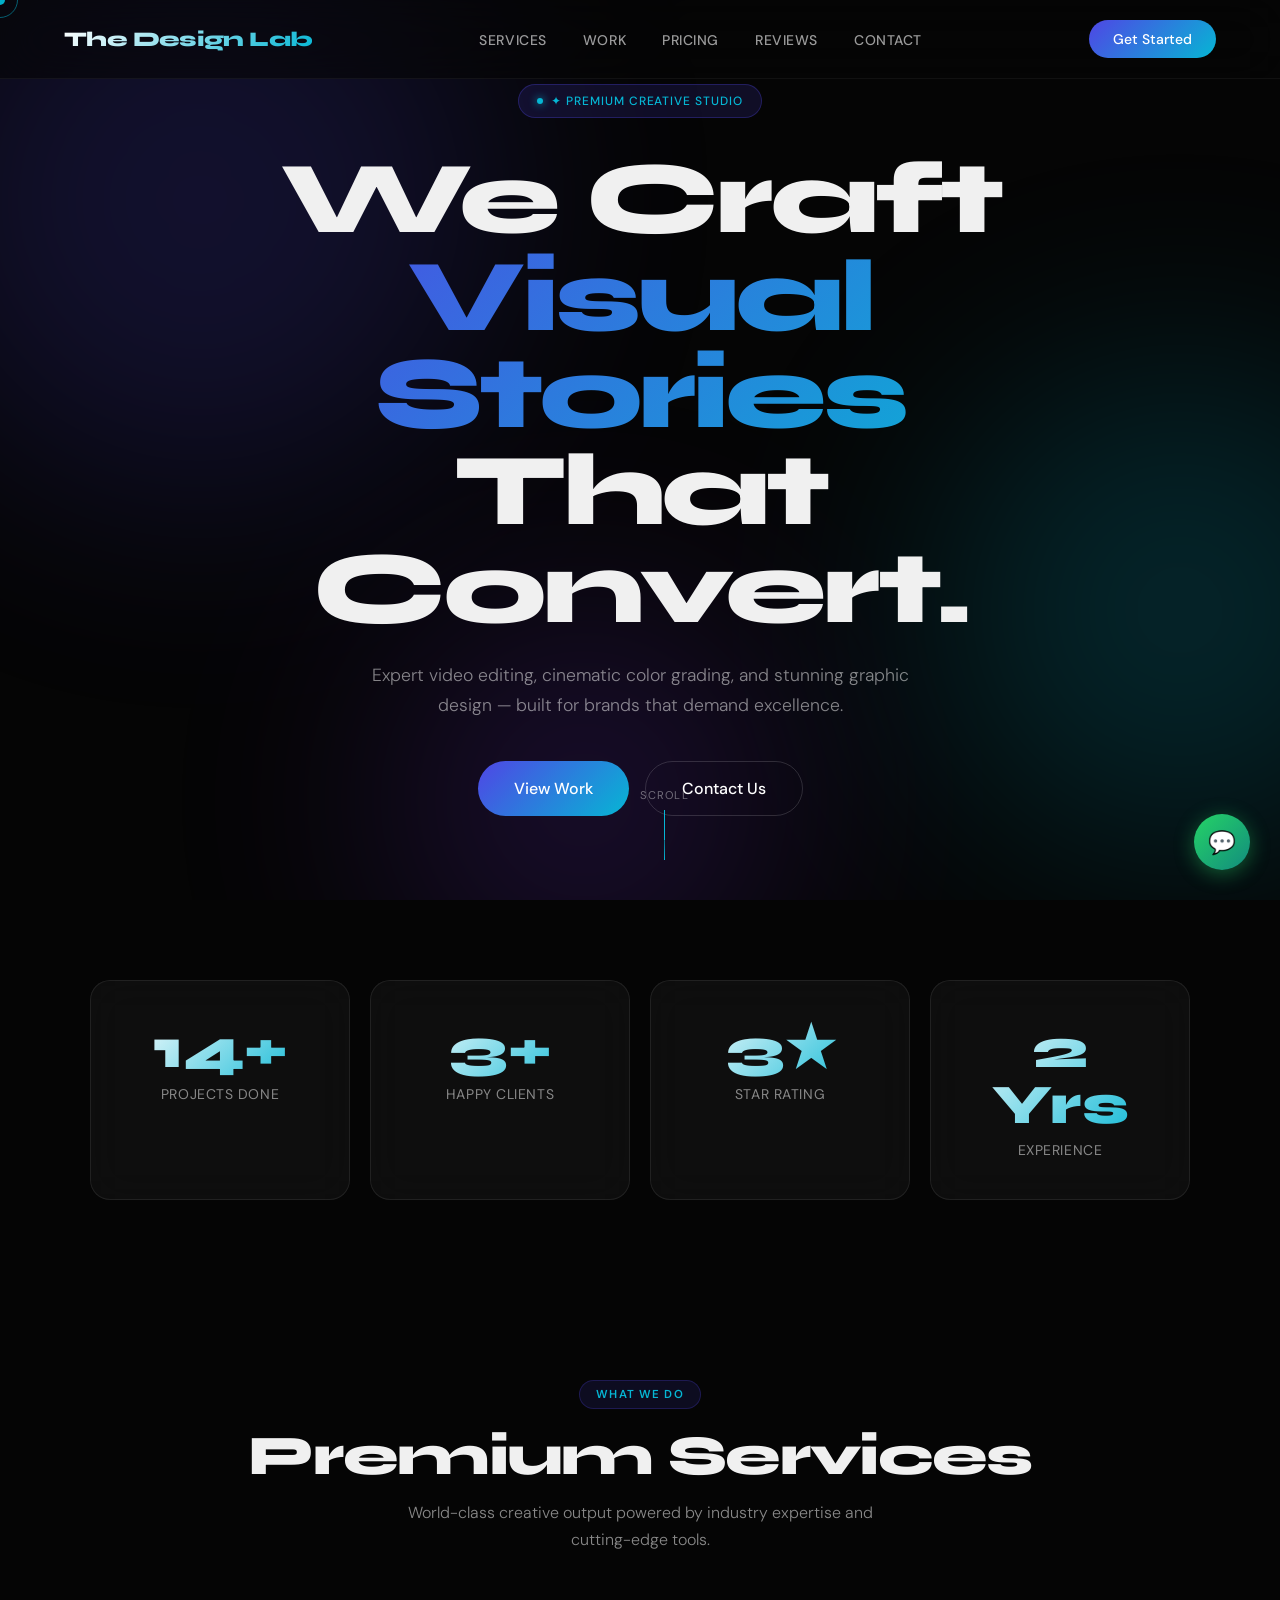
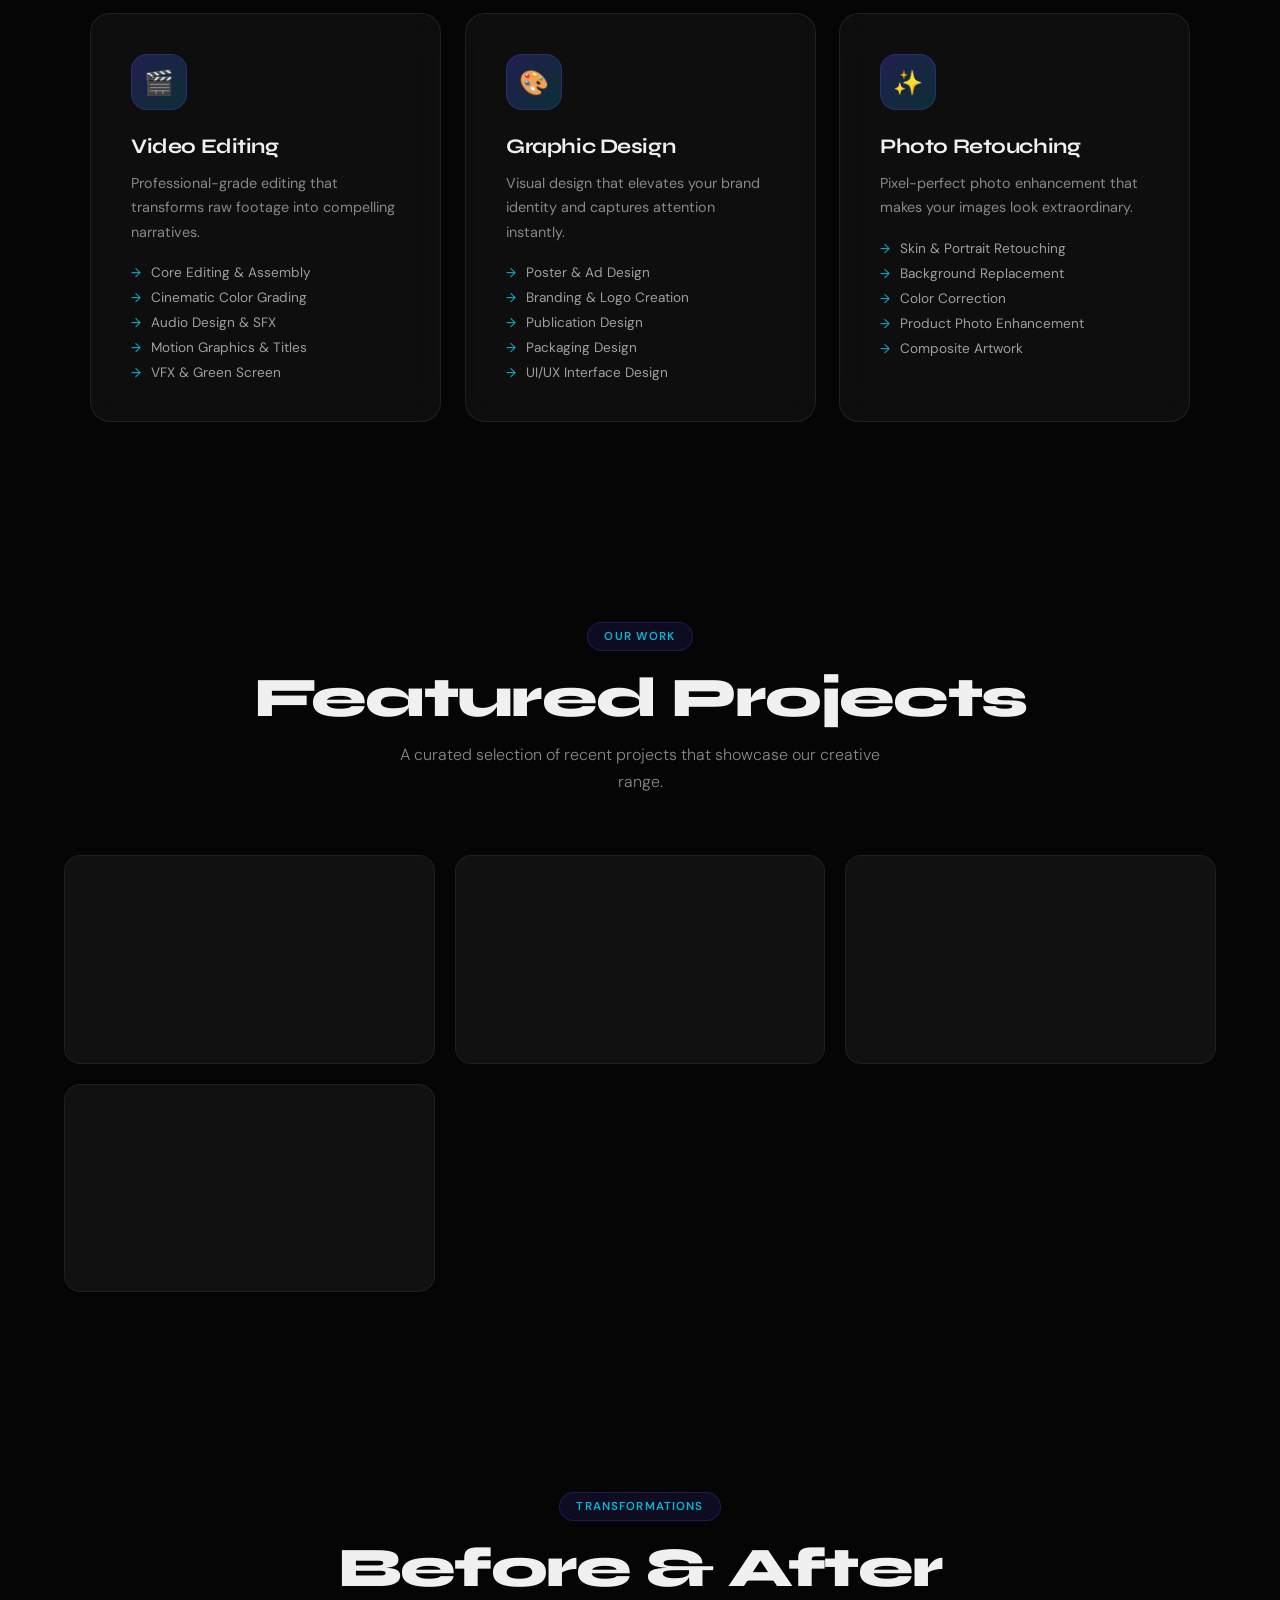
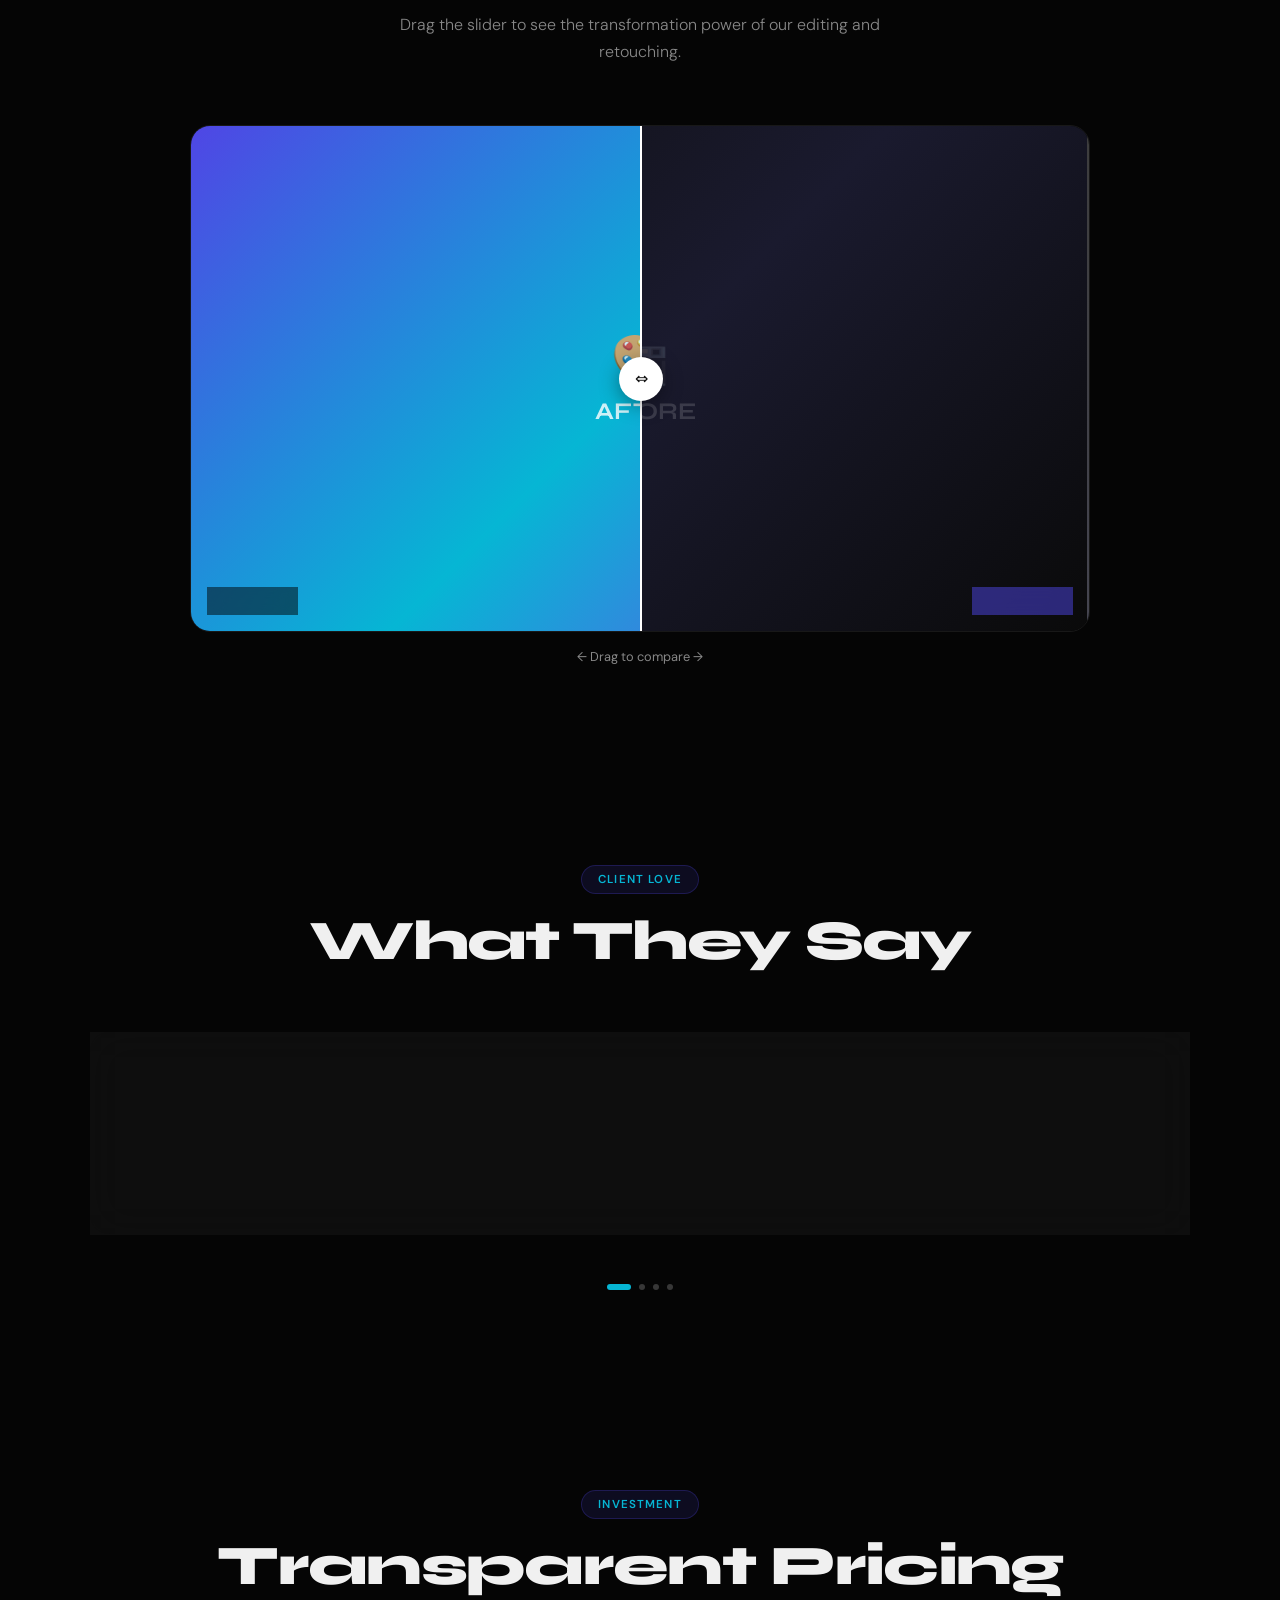
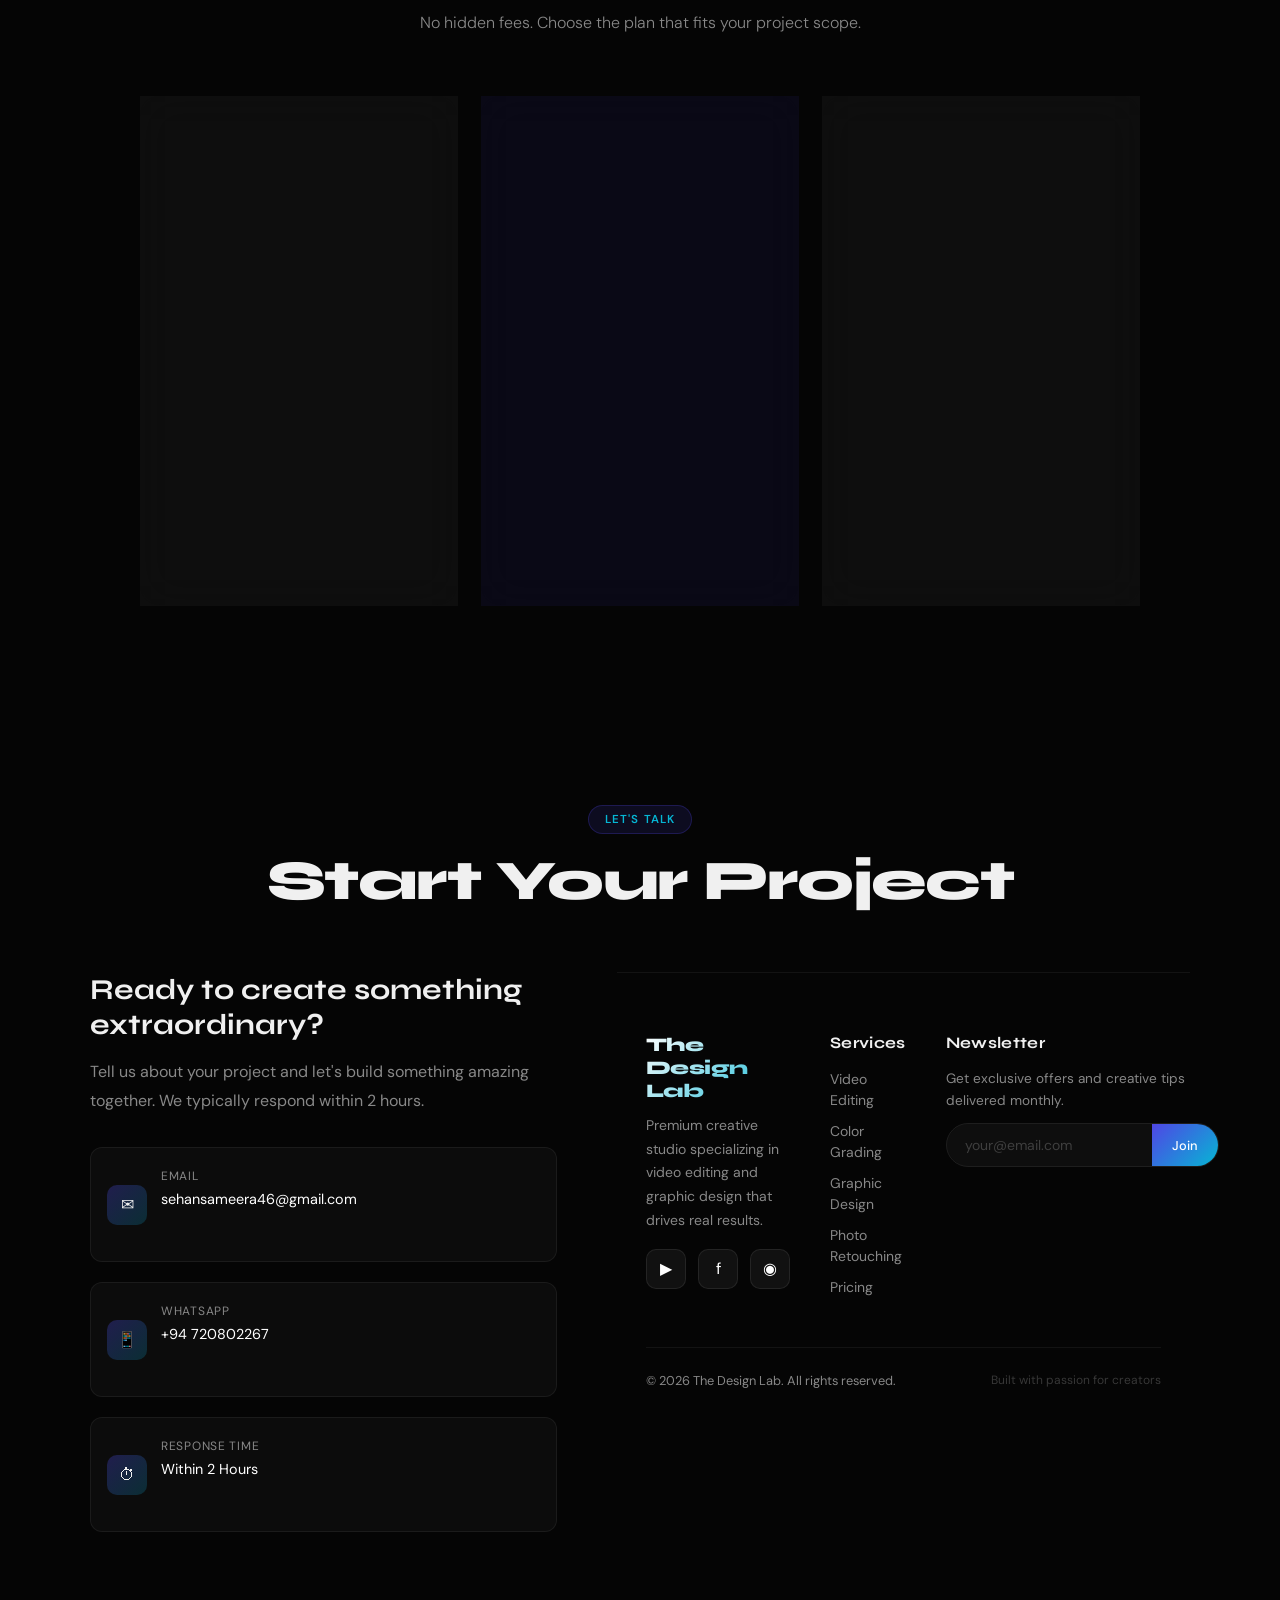
==== index.html @ d543b995 "Update index.html" ====
<!DOCTYPE html>
<html lang="en">
<head>
<meta charset="UTF-8">
<meta name="viewport" content="width=device-width, initial-scale=1.0">
<title>The Design Lab — Creative Studio</title>
<meta name="description" content="The Design Lab — Premium Video Editing & Graphic Design Studio. 200+ Projects, 50+ Happy Clients.">
<meta name="keywords" content="video editing, graphic design, branding, color grading, motion graphics">
<link rel="preconnect" href="https://fonts.googleapis.com">
<link href="https://fonts.googleapis.com/css2?family=Syne:wght@400;600;700;800&family=DM+Sans:ital,wght@0,300;0,400;0,500;1,300&display=swap" rel="stylesheet">
<style>
:root {
  --bg: #050505;
  --indigo: #4f46e5;
  --cyan: #06b6d4;
  --glass: rgba(255,255,255,0.04);
  --glass-border: rgba(255,255,255,0.08);
  --text: #f0f0f0;
  --muted: #888;
  --card-glow: rgba(79,70,229,0.15);
}
*,*::before,*::after{box-sizing:border-box;margin:0;padding:0}
html{scroll-behavior:smooth;scrollbar-width:thin;scrollbar-color:var(--indigo) transparent}
body{background:var(--bg);color:var(--text);font-family:'DM Sans',sans-serif;overflow-x:hidden;cursor:none}

/* CURSOR */
#cursor{position:fixed;width:10px;height:10px;background:var(--cyan);border-radius:50%;pointer-events:none;z-index:9999;transform:translate(-50%,-50%);transition:transform .1s;mix-blend-mode:difference}
#cursor-ring{position:fixed;width:36px;height:36px;border:1px solid rgba(6,182,212,0.5);border-radius:50%;pointer-events:none;z-index:9998;transform:translate(-50%,-50%);transition:all .18s ease;mix-blend-mode:normal}

/* MESH BG */
.mesh-bg{position:fixed;inset:0;z-index:0;overflow:hidden;pointer-events:none}
.blob{position:absolute;border-radius:50%;filter:blur(120px);opacity:.18;animation:blobMove 18s ease-in-out infinite alternate}
.blob1{width:600px;height:600px;background:var(--indigo);top:-100px;left:-100px;animation-duration:20s}
.blob2{width:500px;height:500px;background:var(--cyan);top:40%;right:-150px;animation-duration:25s;animation-delay:-8s}
.blob3{width:400px;height:400px;background:#7c3aed;bottom:-100px;left:30%;animation-duration:22s;animation-delay:-4s}
@keyframes blobMove{0%{transform:translate(0,0) scale(1)}50%{transform:translate(60px,40px) scale(1.1)}100%{transform:translate(-40px,60px) scale(0.95)}}

/* GLASS */
.glass{background:var(--glass);backdrop-filter:blur(20px);-webkit-backdrop-filter:blur(20px);border:1px solid var(--glass-border);border-radius:20px}
.glass-sm{background:rgba(255,255,255,0.03);backdrop-filter:blur(10px);border:1px solid rgba(255,255,255,0.06);border-radius:12px}

/* NAV */
nav{position:fixed;top:0;left:0;right:0;z-index:100;padding:20px 5%;display:flex;align-items:center;justify-content:space-between;backdrop-filter:blur(24px);-webkit-backdrop-filter:blur(24px);border-bottom:1px solid rgba(255,255,255,0.05);background:rgba(5,5,5,0.6);transition:all .3s}
.nav-logo{font-family:'Syne',sans-serif;font-weight:800;font-size:1.3rem;letter-spacing:-0.03em;background:linear-gradient(135deg,#fff 0%,var(--cyan) 100%);-webkit-background-clip:text;-webkit-text-fill-color:transparent}
.nav-links{display:flex;gap:36px;list-style:none}
.nav-links a{color:rgba(255,255,255,0.6);text-decoration:none;font-size:.875rem;font-weight:500;letter-spacing:.04em;text-transform:uppercase;transition:color .3s;position:relative}
.nav-links a::after{content:'';position:absolute;bottom:-4px;left:0;width:0;height:1px;background:var(--cyan);transition:width .3s}
.nav-links a:hover{color:#fff}
.nav-links a:hover::after{width:100%}
.nav-cta{padding:10px 24px;background:linear-gradient(135deg,var(--indigo),var(--cyan));border:none;border-radius:50px;color:#fff;font-family:'DM Sans',sans-serif;font-weight:500;font-size:.875rem;cursor:pointer;transition:all .3s;text-decoration:none}
.nav-cta:hover{box-shadow:0 0 30px rgba(79,70,229,0.5);transform:translateY(-1px)}
.nav-hamburger{display:none;flex-direction:column;gap:5px;cursor:pointer;padding:4px}
.nav-hamburger span{width:24px;height:1.5px;background:#fff;transition:all .3s}
@media(max-width:768px){.nav-links,.nav-cta{display:none}.nav-hamburger{display:flex}}

/* HERO */
#hero{position:relative;min-height:100vh;display:flex;align-items:center;justify-content:center;padding:0 5%;text-align:center;overflow:hidden;z-index:1}
.hero-content{max-width:900px;position:relative}
.hero-badge{display:inline-flex;align-items:center;gap:8px;padding:8px 18px;background:rgba(79,70,229,0.15);border:1px solid rgba(79,70,229,0.3);border-radius:50px;font-size:.75rem;font-weight:500;letter-spacing:.08em;text-transform:uppercase;color:var(--cyan);margin-bottom:32px;animation:fadeUp .8s ease both}
.hero-badge::before{content:'';width:6px;height:6px;border-radius:50%;background:var(--cyan);box-shadow:0 0 8px var(--cyan);animation:pulse 2s ease infinite}
@keyframes pulse{0%,100%{opacity:1;transform:scale(1)}50%{opacity:.5;transform:scale(1.3)}}
.hero-title{font-family:'Syne',sans-serif;font-size:clamp(3rem,8vw,7rem);font-weight:800;line-height:.95;letter-spacing:-0.04em;margin-bottom:24px}
.hero-title .line{display:block;overflow:hidden}
.hero-title .word{display:inline-block;animation:slideUp .9s cubic-bezier(.16,1,.3,1) both}
.hero-title .line:nth-child(1) .word{animation-delay:.2s}
.hero-title .line:nth-child(2) .word{animation-delay:.35s}
.hero-title .line:nth-child(3) .word{animation-delay:.5s}
@keyframes slideUp{from{transform:translateY(100%);opacity:0}to{transform:translateY(0);opacity:1}}
.gradient-text{background:linear-gradient(135deg,var(--indigo) 0%,var(--cyan) 50%,#a78bfa 100%);-webkit-background-clip:text;-webkit-text-fill-color:transparent;background-size:200% 200%;animation:gradShift 4s ease infinite alternate}
@keyframes gradShift{0%{background-position:0% 50%}100%{background-position:100% 50%}}
.hero-sub{color:rgba(255,255,255,0.5);font-size:1.1rem;font-weight:300;line-height:1.7;max-width:560px;margin:0 auto 40px;animation:fadeUp .8s ease .7s both}
@keyframes fadeUp{from{opacity:0;transform:translateY(20px)}to{opacity:1;transform:translateY(0)}}
.hero-btns{display:flex;gap:16px;justify-content:center;flex-wrap:wrap;animation:fadeUp .8s ease .9s both}
.btn-primary{padding:16px 36px;background:linear-gradient(135deg,var(--indigo),var(--cyan));border:none;border-radius:50px;color:#fff;font-family:'DM Sans',sans-serif;font-weight:500;font-size:1rem;cursor:pointer;transition:all .3s;position:relative;overflow:hidden}
.btn-primary::before{content:'';position:absolute;inset:0;background:linear-gradient(135deg,var(--cyan),var(--indigo));opacity:0;transition:opacity .3s}
.btn-primary:hover{transform:translateY(-2px);box-shadow:0 20px 40px rgba(79,70,229,0.4)}
.btn-primary:hover::before{opacity:1}
.btn-primary span{position:relative;z-index:1}
.btn-ghost{padding:16px 36px;background:transparent;border:1px solid rgba(255,255,255,0.15);border-radius:50px;color:#fff;font-family:'DM Sans',sans-serif;font-weight:500;font-size:1rem;cursor:pointer;transition:all .3s;backdrop-filter:blur(10px)}
.btn-ghost:hover{border-color:var(--cyan);color:var(--cyan);transform:translateY(-2px);box-shadow:0 0 20px rgba(6,182,212,0.2)}
.scroll-indicator{position:absolute;bottom:40px;left:50%;transform:translateX(-50%);display:flex;flex-direction:column;align-items:center;gap:8px;opacity:.5;animation:fadeUp 1s ease 1.2s both}
.scroll-line{width:1px;height:50px;background:linear-gradient(to bottom,transparent,var(--cyan));position:relative;overflow:hidden}
.scroll-line::after{content:'';position:absolute;top:0;width:100%;height:30px;background:var(--cyan);animation:scrollDown 1.5s ease infinite}
@keyframes scrollDown{0%{transform:translateY(-100%)}100%{transform:translateY(200%)}}

/* STATS */
#stats{position:relative;z-index:1;padding:80px 5%}
.stats-grid{display:grid;grid-template-columns:repeat(auto-fit,minmax(200px,1fr));gap:20px;max-width:1100px;margin:0 auto}
.stat-card{padding:40px 30px;text-align:center;position:relative;overflow:hidden;transition:transform .3s}
.stat-card::before{content:'';position:absolute;inset:0;background:linear-gradient(135deg,rgba(79,70,229,.1),rgba(6,182,212,.05));opacity:0;transition:opacity .3s}
.stat-card:hover{transform:translateY(-4px)}
.stat-card:hover::before{opacity:1}
.stat-num{font-family:'Syne',sans-serif;font-size:3.5rem;font-weight:800;line-height:1;background:linear-gradient(135deg,#fff,var(--cyan));-webkit-background-clip:text;-webkit-text-fill-color:transparent}
.stat-label{color:var(--muted);font-size:.875rem;font-weight:400;margin-top:8px;letter-spacing:.04em;text-transform:uppercase}

/* SECTION HEADER */
.section-header{text-align:center;margin-bottom:60px}
.section-tag{display:inline-block;padding:6px 16px;background:rgba(79,70,229,0.12);border:1px solid rgba(79,70,229,0.25);border-radius:50px;font-size:.72rem;font-weight:600;letter-spacing:.1em;text-transform:uppercase;color:var(--cyan);margin-bottom:16px}
.section-title{font-family:'Syne',sans-serif;font-size:clamp(2rem,5vw,3.5rem);font-weight:800;letter-spacing:-0.03em;line-height:1.1}
.section-sub{color:var(--muted);font-size:1rem;font-weight:300;margin-top:12px;max-width:500px;margin-left:auto;margin-right:auto;line-height:1.7}

/* SERVICES */
#services{position:relative;z-index:1;padding:100px 5%}
.services-grid{display:grid;grid-template-columns:repeat(auto-fit,minmax(320px,1fr));gap:24px;max-width:1100px;margin:0 auto}
.service-card{padding:40px;position:relative;overflow:hidden;cursor:pointer;transition:transform .4s cubic-bezier(.34,1.56,.64,1);transform-style:preserve-3d;will-change:transform}
.service-card::before{content:'';position:absolute;inset:0;background:radial-gradient(circle at var(--mx,50%) var(--my,50%),rgba(79,70,229,.15) 0%,transparent 70%);opacity:0;transition:opacity .4s;pointer-events:none}
.service-card:hover::before{opacity:1}
.card-icon{width:56px;height:56px;border-radius:16px;background:linear-gradient(135deg,rgba(79,70,229,.3),rgba(6,182,212,.2));display:flex;align-items:center;justify-content:center;font-size:1.5rem;margin-bottom:24px;border:1px solid rgba(79,70,229,.3)}
.card-title{font-family:'Syne',sans-serif;font-size:1.3rem;font-weight:700;margin-bottom:12px;letter-spacing:-0.02em}
.card-desc{color:var(--muted);font-size:.9rem;line-height:1.7;margin-bottom:20px}
.card-list{list-style:none;display:flex;flex-direction:column;gap:8px}
.card-list li{display:flex;align-items:center;gap:10px;font-size:.85rem;color:rgba(255,255,255,.6)}
.card-list li::before{content:'→';color:var(--cyan);font-size:.8rem}
.card-beam{position:absolute;inset:0;border-radius:20px;opacity:0;transition:opacity .4s;pointer-events:none;background:conic-gradient(from 180deg at 50% 50%,var(--indigo),transparent,var(--cyan),transparent,var(--indigo));-webkit-mask:linear-gradient(#fff 0 0) content-box,linear-gradient(#fff 0 0);-webkit-mask-composite:xor;mask-composite:exclude;padding:1px}
.service-card:hover .card-beam{opacity:.6;animation:beamSpin 3s linear infinite}
@keyframes beamSpin{from{--angle:0deg}to{--angle:360deg}}

/* PORTFOLIO / VIDEO GRID */
#portfolio{position:relative;z-index:1;padding:100px 5%}
.video-grid{display:grid;grid-template-columns:repeat(auto-fill,minmax(300px,1fr));gap:20px;max-width:1200px;margin:0 auto}
.video-thumb{position:relative;border-radius:16px;overflow:hidden;aspect-ratio:16/9;background:#111;cursor:pointer;border:1px solid rgba(255,255,255,0.06)}
.video-thumb iframe{width:100%;height:100%;border:none;transform:scale(1);transition:transform .5s ease;transform-origin:center}
.video-thumb:hover iframe{transform:scale(1.04)}
.video-overlay{position:absolute;inset:0;background:linear-gradient(to top,rgba(0,0,0,.6),transparent);opacity:0;transition:opacity .3s;display:flex;align-items:flex-end;padding:16px}
.video-thumb:hover .video-overlay{opacity:1}
.video-label{font-size:.8rem;font-weight:500;color:#fff;letter-spacing:.04em}

/* BEFORE/AFTER */
#showcase{position:relative;z-index:1;padding:100px 5%}
.ba-container{max-width:900px;margin:0 auto}
.ba-wrapper{position:relative;border-radius:20px;overflow:hidden;border:1px solid rgba(255,255,255,0.08);user-select:none}
.ba-before,.ba-after{position:absolute;inset:0;background-size:cover;background-position:center}
.ba-before{background:linear-gradient(135deg,#1a1a2e,#16213e,#0f3460);display:flex;align-items:center;justify-content:center;font-family:'Syne',sans-serif;font-size:2rem;color:rgba(255,255,255,0.2)}
.ba-after{background:linear-gradient(135deg,#4f46e5,#06b6d4,#7c3aed);display:flex;align-items:center;justify-content:center;font-family:'Syne',sans-serif;font-size:2rem;color:rgba(255,255,255,0.6)}
.ba-img-before{position:absolute;inset:0;object-fit:cover;width:100%;height:100%}
.ba-img-after{position:absolute;inset:0;object-fit:cover;width:100%;height:100%}
.ba-clip{position:absolute;inset:0;overflow:hidden;transition:none}
.ba-label{position:absolute;bottom:16px;font-size:.75rem;font-weight:600;letter-spacing:.08em;text-transform:uppercase;padding:6px 14px;border-radius:50px;backdrop-filter:blur(10px)}
.ba-label-before{left:16px;background:rgba(0,0,0,.5);color:rgba(255,255,255,.8)}
.ba-label-after{right:16px;background:rgba(79,70,229,.5);color:#fff}
.ba-handle{position:absolute;top:0;bottom:0;width:2px;background:white;cursor:ew-resize;z-index:10;display:flex;align-items:center;justify-content:center}
.ba-handle-circle{width:44px;height:44px;border-radius:50%;background:white;display:flex;align-items:center;justify-content:center;box-shadow:0 4px 20px rgba(0,0,0,.4);color:#111;font-size:1rem;position:absolute;left:50%;transform:translateX(-50%)}
.ba-img-panel{width:100%;aspect-ratio:16/9;display:flex;align-items:center;justify-content:center;font-size:1.5rem;font-family:'Syne',sans-serif;font-weight:700}
.ba-before-panel{background:linear-gradient(135deg,#0d0d0d 0%,#1a1a2e 50%,#0a0a0a 100%);color:rgba(255,255,255,0.15);border-right:2px solid rgba(255,255,255,0.2)}
.ba-after-panel{background:linear-gradient(135deg,#4f46e5 0%,#06b6d4 50%,#7c3aed 100%);color:rgba(255,255,255,0.8)}

/* TESTIMONIALS */
#testimonials{position:relative;z-index:1;padding:100px 5%}
.testimonial-track{display:flex;gap:24px;max-width:1100px;margin:0 auto;overflow-x:auto;scroll-snap-type:x mandatory;padding-bottom:20px;scrollbar-width:none}
.testimonial-track::-webkit-scrollbar{display:none}
.testimonial-card{min-width:340px;padding:36px;scroll-snap-align:start;position:relative;overflow:hidden;flex-shrink:0}
.stars{display:flex;gap:4px;margin-bottom:16px;color:#fbbf24;font-size:1rem}
.testimonial-text{color:rgba(255,255,255,.7);font-size:.95rem;line-height:1.8;font-weight:300;font-style:italic;margin-bottom:20px}
.testimonial-author{display:flex;align-items:center;gap:12px}
.author-avatar{width:44px;height:44px;border-radius:50%;background:linear-gradient(135deg,var(--indigo),var(--cyan));display:flex;align-items:center;justify-content:center;font-family:'Syne',sans-serif;font-weight:700;font-size:.9rem}
.author-name{font-weight:600;font-size:.9rem}
.author-role{color:var(--muted);font-size:.8rem}
.testimonial-dots{display:flex;gap:8px;justify-content:center;margin-top:30px}
.dot{width:6px;height:6px;border-radius:50%;background:rgba(255,255,255,.2);transition:all .3s;cursor:pointer}
.dot.active{width:24px;border-radius:3px;background:var(--cyan)}

/* PRICING */
#pricing{position:relative;z-index:1;padding:100px 5%}
.pricing-grid{display:grid;grid-template-columns:repeat(auto-fit,minmax(280px,1fr));gap:24px;max-width:1000px;margin:0 auto}
.pricing-card{padding:40px;text-align:center;position:relative;overflow:hidden}
.pricing-card.featured{border-color:rgba(79,70,229,.4);background:rgba(79,70,229,.08)}
.pricing-badge{display:inline-block;padding:4px 14px;background:linear-gradient(135deg,var(--indigo),var(--cyan));border-radius:50px;font-size:.7rem;font-weight:600;letter-spacing:.08em;text-transform:uppercase;margin-bottom:20px}
.pricing-name{font-family:'Syne',sans-serif;font-size:1.1rem;font-weight:700;letter-spacing:.02em;margin-bottom:16px;color:rgba(255,255,255,.7)}
.pricing-price{font-family:'Syne',sans-serif;font-size:3rem;font-weight:800;line-height:1;margin-bottom:8px}
.pricing-price sup{font-size:1.5rem;vertical-align:top;margin-top:.5rem}
.pricing-period{color:var(--muted);font-size:.8rem;margin-bottom:28px}
.pricing-features{list-style:none;text-align:left;margin-bottom:32px;display:flex;flex-direction:column;gap:12px}
.pricing-features li{display:flex;align-items:center;gap:10px;font-size:.875rem;color:rgba(255,255,255,.6)}
.pricing-features li span{width:18px;height:18px;border-radius:50%;background:rgba(6,182,212,.2);display:flex;align-items:center;justify-content:center;flex-shrink:0;font-size:.7rem;color:var(--cyan)}
.btn-pricing{width:100%;padding:14px;border-radius:50px;font-family:'DM Sans',sans-serif;font-weight:500;font-size:.9rem;cursor:pointer;transition:all .3s}
.btn-pricing-outline{background:transparent;border:1px solid rgba(255,255,255,.15);color:#fff}
.btn-pricing-outline:hover{border-color:var(--cyan);color:var(--cyan)}
.btn-pricing-filled{background:linear-gradient(135deg,var(--indigo),var(--cyan));border:none;color:#fff}
.btn-pricing-filled:hover{box-shadow:0 10px 30px rgba(79,70,229,.4);transform:translateY(-1px)}

/* CONTACT */
#contact{position:relative;z-index:1;padding:100px 5%}
.contact-grid{display:grid;grid-template-columns:1fr 1fr;gap:60px;max-width:1100px;margin:0 auto}
@media(max-width:768px){.contact-grid{grid-template-columns:1fr}}
.contact-info h3{font-family:'Syne',sans-serif;font-size:1.8rem;font-weight:700;margin-bottom:16px}
.contact-info p{color:var(--muted);line-height:1.8;margin-bottom:32px}
.contact-item{display:flex;align-items:center;gap:14px;margin-bottom:20px;padding:16px;border-radius:12px;background:rgba(255,255,255,.03);border:1px solid rgba(255,255,255,.06)}
.contact-item-icon{width:40px;height:40px;border-radius:10px;background:linear-gradient(135deg,rgba(79,70,229,.3),rgba(6,182,212,.2));display:flex;align-items:center;justify-content:center;font-size:1rem;flex-shrink:0}
.contact-item-text small{color:var(--muted);font-size:.75rem;text-transform:uppercase;letter-spacing:.06em}
.contact-item-text p{font-size:.9rem;font-weight:400;color:#fff;margin-top:2px}
.form-group{margin-bottom:20px}
.form-group label{display:block;font-size:.8rem;font-weight:500;letter-spacing:.06em;text-transform:uppercase;color:var(--muted);margin-bottom:8px}
.form-input{width:100%;padding:14px 18px;background:rgba(255,255,255,.04);border:1px solid rgba(255,255,255,.08);border-radius:12px;color:#fff;font-family:'DM Sans',sans-serif;font-size:.9rem;outline:none;transition:all .3s}
.form-input:focus{border-color:var(--indigo);background:rgba(79,70,229,.08);box-shadow:0 0 20px rgba(79,70,229,.15)}
.form-input::placeholder{color:rgba(255,255,255,.2)}
textarea.form-input{resize:vertical;min-height:120px}
.form-btn{width:100%;padding:16px;background:linear-gradient(135deg,var(--indigo),var(--cyan));border:none;border-radius:12px;color:#fff;font-family:'DM Sans',sans-serif;font-size:1rem;font-weight:500;cursor:pointer;transition:all .3s}
.form-btn:hover{transform:translateY(-2px);box-shadow:0 16px 40px rgba(79,70,229,.4)}
.form-success{display:none;text-align:center;padding:20px;color:var(--cyan);font-weight:500}

/* FOOTER */
footer{position:relative;z-index:1;padding:60px 5% 30px;border-top:1px solid rgba(255,255,255,.06)}
.footer-top{display:grid;grid-template-columns:1.5fr 1fr 1fr;gap:40px;margin-bottom:50px}
@media(max-width:768px){.footer-top{grid-template-columns:1fr}}
.footer-brand p{color:var(--muted);font-size:.875rem;line-height:1.7;margin-top:12px;max-width:280px}
.footer-col h4{font-family:'Syne',sans-serif;font-size:1rem;font-weight:700;margin-bottom:16px;letter-spacing:.02em}
.footer-col ul{list-style:none;display:flex;flex-direction:column;gap:10px}
.footer-col ul li a{color:var(--muted);text-decoration:none;font-size:.875rem;transition:color .3s}
.footer-col ul li a:hover{color:var(--cyan)}
.newsletter{display:flex;gap:0;margin-top:12px;border-radius:50px;overflow:hidden;border:1px solid rgba(255,255,255,.1)}
.newsletter input{flex:1;padding:12px 18px;background:rgba(255,255,255,.04);border:none;color:#fff;font-family:'DM Sans',sans-serif;font-size:.875rem;outline:none}
.newsletter input::placeholder{color:rgba(255,255,255,.2)}
.newsletter button{padding:12px 20px;background:linear-gradient(135deg,var(--indigo),var(--cyan));border:none;color:#fff;font-family:'DM Sans',sans-serif;font-size:.8rem;font-weight:500;cursor:pointer;white-space:nowrap}
.socials{display:flex;gap:12px;margin-top:12px}
.social-btn{width:40px;height:40px;border-radius:10px;background:rgba(255,255,255,.05);border:1px solid rgba(255,255,255,.08);display:flex;align-items:center;justify-content:center;text-decoration:none;font-size:1rem;transition:all .3s;color:#fff}
.social-btn:hover{background:rgba(79,70,229,.2);border-color:rgba(79,70,229,.4);transform:translateY(-2px)}
.footer-bottom{display:flex;align-items:center;justify-content:space-between;padding-top:24px;border-top:1px solid rgba(255,255,255,.06);flex-wrap:wrap;gap:12px}
.footer-bottom p{color:var(--muted);font-size:.8rem}

/* WHATSAPP */
#wa-btn{position:fixed;bottom:30px;right:30px;z-index:200;width:56px;height:56px;border-radius:50%;background:linear-gradient(135deg,#25d366,#128c7e);display:flex;align-items:center;justify-content:center;cursor:pointer;box-shadow:0 4px 20px rgba(37,211,102,.4);animation:waPulse 2s ease infinite,waJump 5s ease infinite;text-decoration:none;font-size:1.4rem}
@keyframes waPulse{0%,100%{box-shadow:0 4px 20px rgba(37,211,102,.4)}50%{box-shadow:0 4px 40px rgba(37,211,102,.7)}}
@keyframes waJump{0%,80%,100%{transform:translateY(0)}85%{transform:translateY(-12px)}90%{transform:translateY(-6px)}95%{transform:translateY(-9px)}}
.wa-tooltip{position:absolute;right:68px;background:rgba(0,0,0,.85);color:#fff;font-size:.8rem;padding:6px 12px;border-radius:8px;white-space:nowrap;opacity:0;transition:opacity .3s;pointer-events:none;backdrop-filter:blur(10px)}
#wa-btn:hover .wa-tooltip{opacity:1}

/* ADMIN PANEL */
#admin-panel{display:none;position:fixed;inset:0;z-index:1000;background:rgba(0,0,0,.95);backdrop-filter:blur(20px);overflow-y:auto}
.admin-inner{max-width:1100px;margin:0 auto;padding:40px 5%}
.admin-header{display:flex;align-items:center;justify-content:space-between;margin-bottom:40px;padding-bottom:20px;border-bottom:1px solid rgba(255,255,255,.08)}
.admin-header h2{font-family:'Syne',sans-serif;font-size:1.5rem;font-weight:800;background:linear-gradient(135deg,var(--indigo),var(--cyan));-webkit-background-clip:text;-webkit-text-fill-color:transparent}
.admin-close{background:none;border:1px solid rgba(255,255,255,.15);color:#fff;width:36px;height:36px;border-radius:8px;cursor:pointer;font-size:1rem;display:flex;align-items:center;justify-content:center;transition:all .3s}
.admin-close:hover{border-color:red;color:red}
.admin-tabs{display:flex;gap:8px;margin-bottom:30px;flex-wrap:wrap}
.admin-tab{padding:8px 20px;border-radius:8px;background:rgba(255,255,255,.05);border:1px solid rgba(255,255,255,.08);color:rgba(255,255,255,.5);font-size:.8rem;font-weight:500;cursor:pointer;transition:all .3s;letter-spacing:.04em;font-family:'DM Sans',sans-serif}
.admin-tab.active{background:rgba(79,70,229,.2);border-color:rgba(79,70,229,.4);color:#fff}
.admin-section{display:none}
.admin-section.active{display:block}
.admin-grid{display:grid;grid-template-columns:repeat(auto-fit,minmax(280px,1fr));gap:20px;margin-bottom:24px}
.admin-card{padding:24px;border-radius:16px;background:rgba(255,255,255,.03);border:1px solid rgba(255,255,255,.07)}
.admin-card h4{font-family:'Syne',sans-serif;font-size:.85rem;font-weight:700;text-transform:uppercase;letter-spacing:.08em;color:var(--cyan);margin-bottom:16px}
.admin-field{margin-bottom:14px}
.admin-field label{display:block;font-size:.75rem;color:var(--muted);margin-bottom:6px;text-transform:uppercase;letter-spacing:.05em}
.admin-field input,.admin-field textarea,.admin-field select{width:100%;padding:10px 14px;background:rgba(255,255,255,.05);border:1px solid rgba(255,255,255,.1);border-radius:8px;color:#fff;font-family:'DM Sans',sans-serif;font-size:.875rem;outline:none;transition:border-color .3s}
.admin-field input:focus,.admin-field textarea:focus{border-color:var(--indigo)}
.admin-field textarea{min-height:80px;resize:vertical}
.admin-save{padding:10px 24px;background:linear-gradient(135deg,var(--indigo),var(--cyan));border:none;border-radius:8px;color:#fff;font-family:'DM Sans',sans-serif;font-size:.85rem;font-weight:500;cursor:pointer;transition:all .3s}
.admin-save:hover{opacity:.85}
.admin-metric{display:flex;flex-direction:column;gap:4px}
.admin-metric .val{font-family:'Syne',sans-serif;font-size:2rem;font-weight:800;color:#fff}
.admin-metric .lbl{color:var(--muted);font-size:.75rem;text-transform:uppercase;letter-spacing:.06em}
.admin-notify{padding:10px 16px;background:rgba(6,182,212,.15);border:1px solid rgba(6,182,212,.3);border-radius:8px;color:var(--cyan);font-size:.8rem;margin-top:12px;display:none}

/* LOGIN */
#admin-login{display:none;position:fixed;inset:0;z-index:1001;background:rgba(0,0,0,.97);backdrop-filter:blur(20px);align-items:center;justify-content:center}
#admin-login.show{display:flex}
.login-box{padding:48px;border-radius:24px;background:rgba(255,255,255,.04);border:1px solid rgba(255,255,255,.1);max-width:400px;width:100%;text-align:center;backdrop-filter:blur(20px)}
.login-box h2{font-family:'Syne',sans-serif;font-size:1.6rem;font-weight:800;margin-bottom:8px}
.login-box p{color:var(--muted);font-size:.875rem;margin-bottom:32px}
.login-err{color:#ef4444;font-size:.8rem;margin-top:8px;display:none}

/* REVEAL ANIMATIONS */
.reveal{opacity:0;transform:translateY(24px);transition:all .7s cubic-bezier(.16,1,.3,1)}
.reveal.visible{opacity:1;transform:translateY(0)}
.reveal-delay-1{transition-delay:.1s}
.reveal-delay-2{transition-delay:.2s}
.reveal-delay-3{transition-delay:.3s}
.reveal-delay-4{transition-delay:.4s}

/* MOBILE */
@media(max-width:768px){
  .services-grid{grid-template-columns:1fr}
  .pricing-grid{grid-template-columns:1fr}
  .hero-title{font-size:clamp(2.5rem,10vw,5rem)}
  #hero{padding:100px 5% 60px}
  .footer-bottom{flex-direction:column;text-align:center}
}
</style>
</head>
<body>

<!-- CURSOR -->
<div id="cursor"></div>
<div id="cursor-ring"></div>

<!-- MESH BG -->
<div class="mesh-bg">
  <div class="blob blob1"></div>
  <div class="blob blob2"></div>
  <div class="blob blob3"></div>
</div>

<!-- NAV -->
<nav id="nav">
  <a class="nav-logo" href="#">The Design Lab</a>
  <ul class="nav-links">
    <li><a href="#services">Services</a></li>
    <li><a href="#portfolio">Work</a></li>
    <li><a href="#pricing">Pricing</a></li>
    <li><a href="#testimonials">Reviews</a></li>
    <li><a href="#contact">Contact</a></li>
  </ul>
  <a href="#contact" class="nav-cta">Get Started</a>
  <div class="nav-hamburger" onclick="toggleMobileMenu()">
    <span></span><span></span><span></span>
  </div>
</nav>

<!-- HERO -->
<section id="hero">
  <div class="hero-content">
    <div class="hero-badge">✦ Premium Creative Studio</div>
    <h1 class="hero-title">
      <span class="line"><span class="word">We Craft</span></span>
      <span class="line"><span class="word gradient-text">Visual Stories</span></span>
      <span class="line"><span class="word">That Convert.</span></span>
    </h1>
    <p class="hero-sub">Expert video editing, cinematic color grading, and stunning graphic design — built for brands that demand excellence.</p>
    <div class="hero-btns">
      <button class="btn-primary magnetic" onclick="document.getElementById('portfolio').scrollIntoView({behavior:'smooth'})">
        <span>View Work</span>
      </button>
      <button class="btn-ghost magnetic" onclick="document.getElementById('contact').scrollIntoView({behavior:'smooth'})">
        Contact Us
      </button>
    </div>
  </div>
  <div class="scroll-indicator">
    <span style="font-size:.7rem;letter-spacing:.1em;color:rgba(255,255,255,.4);text-transform:uppercase">Scroll</span>
    <div class="scroll-line"></div>
  </div>
</section>

<!-- STATS -->
<section id="stats">
  <div class="stats-grid">
    <div class="glass stat-card reveal">
      <div class="stat-num" data-target="20" data-suffix="+">0</div>
      <div class="stat-label">Projects Done</div>
    </div>
    <div class="glass stat-card reveal reveal-delay-1">
      <div class="stat-num" data-target="5" data-suffix="+">0</div>
      <div class="stat-label">Happy Clients</div>
    </div>
    <div class="glass stat-card reveal reveal-delay-2">
      <div class="stat-num" data-target="5" data-suffix="★">0</div>
      <div class="stat-label">Star Rating</div>
    </div>
    <div class="glass stat-card reveal reveal-delay-3">
      <div class="stat-num" data-target="3" data-suffix=" Yrs">0</div>
      <div class="stat-label">Experience</div>
    </div>
  </div>
</section>

<!-- SERVICES -->
<section id="services">
  <div class="section-header reveal">
    <span class="section-tag">What We Do</span>
    <h2 class="section-title">Premium Services</h2>
    <p class="section-sub">World-class creative output powered by industry expertise and cutting-edge tools.</p>
  </div>
  <div class="services-grid">
    <div class="glass service-card reveal tilt-card">
      <div class="card-icon">🎬</div>
      <h3 class="card-title" id="svc-title-1">Video Editing</h3>
      <p class="card-desc" id="svc-desc-1">Professional-grade editing that transforms raw footage into compelling narratives.</p>
      <ul class="card-list">
        <li>Core Editing & Assembly</li>
        <li>Cinematic Color Grading</li>
        <li>Audio Design & SFX</li>
        <li>Motion Graphics & Titles</li>
        <li>VFX & Green Screen</li>
      </ul>
      <div class="card-beam"></div>
    </div>
    <div class="glass service-card reveal reveal-delay-1 tilt-card">
      <div class="card-icon">🎨</div>
      <h3 class="card-title" id="svc-title-2">Graphic Design</h3>
      <p class="card-desc" id="svc-desc-2">Visual design that elevates your brand identity and captures attention instantly.</p>
      <ul class="card-list">
        <li>Poster & Ad Design</li>
        <li>Branding & Logo Creation</li>
        <li>Publication Design</li>
        <li>Packaging Design</li>
        <li>UI/UX Interface Design</li>
      </ul>
      <div class="card-beam"></div>
    </div>
    <div class="glass service-card reveal reveal-delay-2 tilt-card">
      <div class="card-icon">✨</div>
      <h3 class="card-title">Photo Retouching</h3>
      <p class="card-desc">Pixel-perfect photo enhancement that makes your images look extraordinary.</p>
      <ul class="card-list">
        <li>Skin & Portrait Retouching</li>
        <li>Background Replacement</li>
        <li>Color Correction</li>
        <li>Product Photo Enhancement</li>
        <li>Composite Artwork</li>
      </ul>
      <div class="card-beam"></div>
    </div>
  </div>
</section>

<!-- PORTFOLIO / VIDEO GRID -->
<section id="portfolio">
  <div class="section-header reveal">
    <span class="section-tag">Our Work</span>
    <h2 class="section-title">Featured Projects</h2>
    <p class="section-sub">A curated selection of recent projects that showcase our creative range.</p>
  </div>
  <div class="video-grid" id="video-grid">
    <!-- Videos rendered by JS -->
  </div>
</section>

<!-- BEFORE/AFTER -->
<section id="showcase">
  <div class="section-header reveal">
    <span class="section-tag">Transformations</span>
    <h2 class="section-title">Before & After</h2>
    <p class="section-sub">Drag the slider to see the transformation power of our editing and retouching.</p>
  </div>
  <div class="ba-container reveal">
    <div class="ba-wrapper" id="ba-wrapper">
      <div class="ba-img-panel ba-before-panel">
        <div style="text-align:center"><div style="font-size:3rem;margin-bottom:8px">📷</div>BEFORE</div>
      </div>
      <div class="ba-clip" id="ba-clip" style="width:50%;position:absolute;top:0;bottom:0;left:0;overflow:hidden">
        <div class="ba-img-panel ba-after-panel" style="position:absolute;top:0;left:0;right:0;bottom:0;width:var(--ba-full-w)">
          <div style="text-align:center"><div style="font-size:3rem;margin-bottom:8px">🎨</div>AFTER</div>
        </div>
      </div>
      <span class="ba-label ba-label-before">Original</span>
      <span class="ba-label ba-label-after">Enhanced</span>
      <div class="ba-handle" id="ba-handle" style="left:50%">
        <div class="ba-handle-circle">⇔</div>
      </div>
    </div>
    <p style="text-align:center;color:var(--muted);font-size:.8rem;margin-top:16px">← Drag to compare →</p>
  </div>
</section>

<!-- TESTIMONIALS -->
<section id="testimonials">
  <div class="section-header reveal">
    <span class="section-tag">Client Love</span>
    <h2 class="section-title">What They Say</h2>
  </div>
  <div class="testimonial-track" id="testimonial-track">
    <!-- Rendered by JS -->
  </div>
  <div class="testimonial-dots" id="testimonial-dots"></div>
</section>

<!-- PRICING -->
<section id="pricing">
  <div class="section-header reveal">
    <span class="section-tag">Investment</span>
    <h2 class="section-title">Transparent Pricing</h2>
    <p class="section-sub">No hidden fees. Choose the plan that fits your project scope.</p>
  </div>
  <div class="pricing-grid">
    <div class="glass pricing-card reveal">
      <div class="pricing-name">Starter</div>
      <div class="pricing-price"><sup>$</sup><span id="price-starter">15</span></div>
      <div class="pricing-period">per project</div>
      <ul class="pricing-features">
        <li><span>✓</span> Basic Video Edit (up to 3 min)</li>
        <li><span>✓</span> 1 Revision Round</li>
        <li><span>✓</span> HD Export (1080p)</li>
        <li><span>✓</span> 3-Day Delivery</li>
      </ul>
      <button class="btn-pricing btn-pricing-outline" onclick="document.getElementById('contact').scrollIntoView({behavior:'smooth'})">Get Started</button>
    </div>
    <div class="glass pricing-card featured reveal reveal-delay-1">
      <div class="pricing-badge">Most Popular</div>
      <div class="pricing-name">Professional</div>
      <div class="pricing-price"><sup>$</sup><span id="price-pro">40</span></div>
      <div class="pricing-period">per project</div>
      <ul class="pricing-features">
        <li><span>✓</span> Advanced Editing (up to 10 min)</li>
        <li><span>✓</span> Color Grading + SFX</li>
        <li><span>✓</span> 3 Revision Rounds</li>
        <li><span>✓</span> 4K Export</li>
        <li><span>✓</span> Motion Graphics</li>
        <li><span>✓</span> 2-Day Delivery</li>
      </ul>
      <button class="btn-pricing btn-pricing-filled" onclick="document.getElementById('contact').scrollIntoView({behavior:'smooth'})">Choose Professional</button>
    </div>
    <div class="glass pricing-card reveal reveal-delay-2">
      <div class="pricing-name">Premium</div>
      <div class="pricing-price"><sup>$</sup><span id="price-premium">85</span>+</div>
      <div class="pricing-period">per project</div>
      <ul class="pricing-features">
        <li><span>✓</span> Full Production Package</li>
        <li><span>✓</span> VFX & Green Screen</li>
        <li><span>✓</span> Unlimited Revisions</li>
        <li><span>✓</span> 4K/6K Export</li>
        <li><span>✓</span> Priority Support</li>
        <li><span>✓</span> 24hr Rush Available</li>
      </ul>
      <button class="btn-pricing btn-pricing-outline" onclick="document.getElementById('contact').scrollIntoView({behavior:'smooth'})">Contact for Quote</button>
    </div>
  </div>
</section>

<!-- CONTACT -->
<section id="contact">
  <div class="section-header reveal">
    <span class="section-tag">Let's Talk</span>
    <h2 class="section-title">Start Your Project</h2>
  </div>
  <div class="contact-grid">
    <div class="contact-info reveal">
      <h3>Ready to create something extraordinary?</h3>
      <p>Tell us about your project and let's build something amazing together. We typically respond within 2 hours.</p>
      <div class="contact-item">
        <div class="contact-item-icon">✉</div>
        <div class="contact-item-text">
          <small>Email</small>
          <p id="site-email">sehansameera46@gmail.com</p>
        </div>
      </div>
      <div class="contact-item">
        <div class="contact-item-icon">📱</div>
        <div class="contact-item-text">
          <small>WhatsApp</small>
          <p id="site-wa">+94 720802267</p>
        </div>
      </div>
      <div class="contact-item">
        <div class="contact-item-icon">⏱</div>
        <div class="contact-item-text">
          <small>Response Time</small>
          <p>Within 2 Hours</p>
        </div>
      </div>
    </div>
    

<!-- FOOTER -->
<footer>
  <div class="footer-top">
    <div class="footer-brand">
      <div class="nav-logo" style="font-size:1.2rem">The Design Lab</div>
      <p id="footer-tagline">Premium creative studio specializing in video editing and graphic design that drives real results.</p>
      <div class="socials" style="margin-top:16px">
        <a href="#" class="social-btn" title="YouTube">▶</a>
        <a href="#" class="social-btn" title="Facebook">f</a>
        <a href="#" class="social-btn" title="Instagram">◉</a>
      </div>
    </div>
    <div class="footer-col">
      <h4>Services</h4>
      <ul>
        <li><a href="#services">Video Editing</a></li>
        <li><a href="#services">Color Grading</a></li>
        <li><a href="#services">Graphic Design</a></li>
        <li><a href="#services">Photo Retouching</a></li>
        <li><a href="#pricing">Pricing</a></li>
      </ul>
    </div>
    <div class="footer-col">
      <h4>Newsletter</h4>
      <p style="color:var(--muted);font-size:.85rem;line-height:1.6;margin-bottom:12px">Get exclusive offers and creative tips delivered monthly.</p>
      <div class="newsletter">
        <input type="email" id="newsletter-email" placeholder="your@email.com">
        <button onclick="subscribeNewsletter()">Join</button>
      </div>
      <div id="newsletter-success" style="display:none;color:var(--cyan);font-size:.8rem;margin-top:8px">✓ Subscribed!</div>
    </div>
  </div>
  <div class="footer-bottom">
    <p>© <span id="copyright-year">2026</span> The Design Lab. All rights reserved.</p>
    <p style="color:rgba(255,255,255,.2);font-size:.75rem">Built with passion for creators</p>
  </div>
</footer>

<!-- WHATSAPP -->
<a id="wa-btn" href="https://wa.me/94720802267" target="_blank" rel="noopener">
  <span>💬</span>
  <span class="wa-tooltip">Chat on WhatsApp</span>
</a>

<!-- ADMIN LOGIN -->
<div id="admin-login">
  <div class="login-box glass">
    <h2>🔐 Vault Access</h2>
    <p>Enter your credentials to continue</p>
    <div class="form-group">
      <label style="text-align:left;display:block;font-size:.75rem;color:var(--muted);margin-bottom:6px;text-transform:uppercase;letter-spacing:.05em">Username</label>
      <input type="text" class="form-input" id="login-user" placeholder="Username" onkeydown="if(event.key==='Enter')doLogin()">
    </div>
    <div class="form-group" style="margin-top:12px">
      <label style="text-align:left;display:block;font-size:.75rem;color:var(--muted);margin-bottom:6px;text-transform:uppercase;letter-spacing:.05em">Password</label>
      <input type="password" class="form-input" id="login-pass" placeholder="Password" onkeydown="if(event.key==='Enter')doLogin()">
    </div>
    <div class="login-err" id="login-err">Invalid credentials. Please try again.</div>
    <button class="form-btn" style="margin-top:20px" onclick="doLogin()">Enter Vault</button>
    <button style="background:none;border:none;color:var(--muted);font-size:.8rem;cursor:pointer;margin-top:12px;font-family:'DM Sans',sans-serif" onclick="closeLogin()">← Go Back</button>
  </div>
</div>

<!-- ADMIN PANEL -->
<div id="admin-panel">
  <div class="admin-inner">
    <div class="admin-header">
      <h2>⚡ Samiya Vault — Content Management</h2>
      <button class="admin-close" onclick="closeAdmin()">✕</button>
    </div>
    <div class="admin-tabs">
      <button class="admin-tab active" onclick="switchTab('dashboard')">Dashboard</button>
      <button class="admin-tab" onclick="switchTab('content')">Content</button>
      <button class="admin-tab" onclick="switchTab('media')">Media Hub</button>
      <button class="admin-tab" onclick="switchTab('seo')">SEO Suite</button>
      <button class="admin-tab" onclick="switchTab('settings')">Settings</button>
    </div>

    <!-- DASHBOARD -->
    <div class="admin-section active" id="tab-dashboard">
      <div class="admin-grid">
        <div class="admin-card">
          <h4>Site Overview</h4>
          <div style="display:grid;grid-template-columns:1fr 1fr;gap:16px">
            <div class="admin-metric"><div class="val">200+</div><div class="lbl">Projects</div></div>
            <div class="admin-metric"><div class="val">50+</div><div class="lbl">Clients</div></div>
            <div class="admin-metric"><div class="val">5★</div><div class="lbl">Rating</div></div>
            <div class="admin-metric"><div class="val" id="dash-videos">4</div><div class="lbl">Videos</div></div>
          </div>
        </div>
        <div class="admin-card">
          <h4>Quick Links</h4>
          <div style="display:flex;flex-direction:column;gap:10px">
            <button class="admin-tab" style="text-align:left" onclick="switchTab('content')">✏️ Edit Hero Text</button>
            <button class="admin-tab" style="text-align:left" onclick="switchTab('media')">📹 Add Videos</button>
            <button class="admin-tab" style="text-align:left" onclick="switchTab('pricing')">💰 Update Pricing</button>
            <button class="admin-tab" style="text-align:left" onclick="switchTab('seo')">🔍 SEO Settings</button>
          </div>
        </div>
        <div class="admin-card">
          <h4>Contact Submissions</h4>
          <div id="contact-log" style="font-size:.8rem;color:var(--muted);line-height:1.8">No submissions yet.</div>
        </div>
      </div>
    </div>

    <!-- CONTENT -->
    <div class="admin-section" id="tab-content">
      <div class="admin-grid">
        <div class="admin-card">
          <h4>Hero Section</h4>
          <div class="admin-field">
            <label>Hero Badge Text</label>
            <input type="text" id="edit-badge" value="Premium Creative Studio">
          </div>
          <div class="admin-field">
            <label>Hero Subtitle</label>
            <textarea id="edit-sub">Expert video editing, cinematic color grading, and stunning graphic design — built for brands that demand excellence.</textarea>
          </div>
          <button class="admin-save" onclick="saveHero()">Save Hero</button>
          <div class="admin-notify" id="notify-hero">✓ Hero updated!</div>
        </div>
        <div class="admin-card">
          <h4>Pricing</h4>
          <div class="admin-field">
            <label>Starter Price ($)</label>
            <input type="number" id="edit-price-starter" value="15">
          </div>
          <div class="admin-field">
            <label>Professional Price ($)</label>
            <input type="number" id="edit-price-pro" value="40">
          </div>
          <div class="admin-field">
            <label>Premium Price ($)</label>
            <input type="number" id="edit-price-premium" value="85">
          </div>
          <button class="admin-save" onclick="savePricing()">Update Pricing</button>
          <div class="admin-notify" id="notify-pricing">✓ Pricing updated!</div>
        </div>
        <div class="admin-card">
          <h4>Service Descriptions</h4>
          <div class="admin-field">
            <label>Video Editing Title</label>
            <input type="text" id="edit-svc1-title" value="Video Editing">
          </div>
          <div class="admin-field">
            <label>Video Editing Description</label>
            <textarea id="edit-svc1-desc">Professional-grade editing that transforms raw footage into compelling narratives.</textarea>
          </div>
          <div class="admin-field">
            <label>Graphic Design Title</label>
            <input type="text" id="edit-svc2-title" value="Graphic Design">
          </div>
          <div class="admin-field">
            <label>Graphic Design Description</label>
            <textarea id="edit-svc2-desc">Visual design that elevates your brand identity and captures attention instantly.</textarea>
          </div>
          <button class="admin-save" onclick="saveServices()">Save Services</button>
          <div class="admin-notify" id="notify-services">✓ Services updated!</div>
        </div>
      </div>
    </div>

    <!-- MEDIA -->
    <div class="admin-section" id="tab-media">
      <div class="admin-grid">
        <div class="admin-card">
          <h4>Add YouTube Video</h4>
          <div class="admin-field">
            <label>YouTube URL or ID</label>
            <input type="text" id="new-yt-url" placeholder="https://youtube.com/watch?v=... or video ID">
          </div>
          <div class="admin-field">
            <label>Label</label>
            <input type="text" id="new-yt-label" placeholder="e.g. Brand Campaign Reel">
          </div>
          <button class="admin-save" onclick="addVideo('youtube')">Add YouTube</button>
        </div>
        <div class="admin-card">
          <h4>Add Facebook Video</h4>
          <div class="admin-field">
            <label>Facebook Video URL</label>
            <input type="text" id="new-fb-url" placeholder="https://www.facebook.com/video/...">
          </div>
          <div class="admin-field">
            <label>Label</label>
            <input type="text" id="new-fb-label" placeholder="e.g. Client Testimonial Video">
          </div>
          <button class="admin-save" onclick="addVideo('facebook')">Add Facebook</button>
        </div>
        <div class="admin-card" style="grid-column:1/-1">
          <h4>Current Videos (<span id="video-count">4</span>)</h4>
          <div id="video-list" style="display:flex;flex-direction:column;gap:10px;margin-top:12px"></div>
        </div>
      </div>
    </div>

    <!-- SEO -->
    <div class="admin-section" id="tab-seo">
      <div class="admin-grid">
        <div class="admin-card">
          <h4>Meta Tags</h4>
          <div class="admin-field">
            <label>Page Title</label>
            <input type="text" id="seo-title" value="The Design Lab — Creative Studio">
          </div>
          <div class="admin-field">
            <label>Meta Description</label>
            <textarea id="seo-desc">The Design Lab — Premium Video Editing & Graphic Design Studio. 200+ Projects, 50+ Happy Clients.</textarea>
          </div>
          <div class="admin-field">
            <label>Keywords (comma-separated)</label>
            <input type="text" id="seo-keywords" value="video editing, graphic design, branding, color grading, motion graphics">
          </div>
          <button class="admin-save" onclick="saveSEO()">Save SEO</button>
          <div class="admin-notify" id="notify-seo">✓ SEO settings saved!</div>
        </div>
        <div class="admin-card">
          <h4>Open Graph</h4>
          <div class="admin-field">
            <label>OG Title</label>
            <input type="text" id="og-title" value="The Design Lab">
          </div>
          <div class="admin-field">
            <label>OG Description</label>
            <textarea id="og-desc">Premium Creative Studio for Video Editing & Graphic Design</textarea>
          </div>
          <button class="admin-save" onclick="saveOG()">Save OG Tags</button>
          <div class="admin-notify" id="notify-og">✓ OG tags saved!</div>
        </div>
      </div>
    </div>

    <!-- SETTINGS -->
    <div class="admin-section" id="tab-settings">
      <div class="admin-grid">
        <div class="admin-card">
          <h4>Contact Settings</h4>
          <div class="admin-field">
            <label>WhatsApp Number</label>
            <input type="text" id="set-wa" value="+94 720802267">
          </div>
          <div class="admin-field">
            <label>Email Address</label>
            <input type="text" id="set-email" value="sehansameera46@gmail.com">
          </div>
          <button class="admin-save" onclick="saveSettings()">Save Settings</button>
          <div class="admin-notify" id="notify-settings">✓ Settings saved!</div>
        </div>
        <div class="admin-card">
          <h4>Site Settings</h4>
          <div class="admin-field">
            <label>Copyright Year</label>
            <input type="number" id="set-year" value="2026">
          </div>
          <div class="admin-field">
            <label>Footer Tagline</label>
            <textarea id="set-tagline">Premium creative studio specializing in video editing and graphic design that drives real results.</textarea>
          </div>
          <button class="admin-save" onclick="saveSiteSettings()">Save Site Settings</button>
          <div class="admin-notify" id="notify-site">✓ Site settings saved!</div>
        </div>
        <div class="admin-card">
          <h4>Testimonial Manager</h4>
          <div class="admin-field">
            <label>Author Name</label>
            <input type="text" id="new-t-name" placeholder="Client Name">
          </div>
          <div class="admin-field">
            <label>Role/Company</label>
            <input type="text" id="new-t-role" placeholder="CEO, Brand Name">
          </div>
          <div class="admin-field">
            <label>Testimonial</label>
            <textarea id="new-t-text" placeholder="What the client said..."></textarea>
          </div>
          <div class="admin-field">
            <label>Rating (1-5)</label>
            <select id="new-t-rating">
              <option value="5">5 Stars</option>
              <option value="4">4 Stars</option>
              <option value="3">3 Stars</option>
            </select>
          </div>
          <button class="admin-save" onclick="addTestimonial()">Add Testimonial</button>
          <div class="admin-notify" id="notify-testimonial">✓ Testimonial added!</div>
        </div>
      </div>
    </div>
  </div>
</div>

<script>
// ============================================================
// STATE
// ============================================================
const STATE = {
  videos: [
    {type:'youtube',id:'dQw4w9WgXcQ',label:'Brand Campaign Reel'},
    {type:'youtube',id:'ScMzIvxBSi4',label:'Cinematic Showreel'},
    {type:'youtube',id:'9bZkp7q19f0',label:'Music Video Edit'},
    {type:'youtube',id:'hT_nvWreIhg',label:'Color Grade Showcase'},
  ],
  testimonials: [
    {name:'Aria Chen',role:'Creative Director, NovaBrand',text:'The Design Lab transformed our brand video into something truly cinematic. The color grading alone was worth every penny. Exceptional attention to detail.',rating:5,init:'A'},
    {name:'Marcus Webb',role:'Founder, Pulse Media',text:'We\'ve worked with a lot of editors, but nobody captures the essence of a brand story the way The Design Lab does. Delivery was fast and quality was outstanding.',rating:5,init:'M'},
    {name:'Sofia Reyes',role:'Marketing Head, Zeno Co.',text:'From logo design to a full ad campaign — they handled everything flawlessly. The team is incredibly responsive and the output exceeds expectations every time.',rating:5,init:'S'},
    {name:'James Park',role:'Youtuber, 500K Subs',text:'My channel exploded after switching to The Design Lab for thumbnails and video edits. The production value went from amateur to professional overnight.',rating:5,init:'J'},
  ],
  contacts: []
};

// Load from localStorage if available
function loadState(){
  try{
    const saved = localStorage.getItem('tdl_state');
    if(saved){
      const s = JSON.parse(atob(saved));
      if(s.videos) STATE.videos = s.videos;
      if(s.testimonials) STATE.testimonials = s.testimonials;
      if(s.contacts) STATE.contacts = s.contacts;
    }
  }catch(e){}
}
function saveState(){
  try{
    localStorage.setItem('tdl_state',btoa(JSON.stringify({videos:STATE.videos,testimonials:STATE.testimonials,contacts:STATE.contacts})));
  }catch(e){}
}
loadState();

// ============================================================
// CURSOR
// ============================================================
const cursor = document.getElementById('cursor');
const cursorRing = document.getElementById('cursor-ring');
let mx=0,my=0,rx=0,ry=0;
document.addEventListener('mousemove',e=>{
  mx=e.clientX; my=e.clientY;
  cursor.style.left=mx+'px'; cursor.style.top=my+'px';
});
function animCursor(){
  rx+=(mx-rx)*.12; ry+=(my-ry)*.12;
  cursorRing.style.left=rx+'px'; cursorRing.style.top=ry+'px';
  requestAnimationFrame(animCursor);
}
animCursor();
document.querySelectorAll('a,button,.service-card,.pricing-card').forEach(el=>{
  el.addEventListener('mouseenter',()=>{cursorRing.style.width='56px';cursorRing.style.height='56px';cursorRing.style.borderColor='rgba(6,182,212,0.8)'});
  el.addEventListener('mouseleave',()=>{cursorRing.style.width='36px';cursorRing.style.height='36px';cursorRing.style.borderColor='rgba(6,182,212,0.5)'});
});

// ============================================================
// MAGNETIC BUTTONS
// ============================================================
document.querySelectorAll('.magnetic').forEach(btn=>{
  btn.addEventListener('mousemove',e=>{
    const r=btn.getBoundingClientRect();
    const cx=r.left+r.width/2, cy=r.top+r.height/2;
    const dx=(e.clientX-cx)*.35, dy=(e.clientY-cy)*.35;
    btn.style.transform=`translate(${dx}px,${dy}px)`;
  });
  btn.addEventListener('mouseleave',()=>btn.style.transform='');
});

// ============================================================
// 3D TILT
// ============================================================
document.querySelectorAll('.tilt-card').forEach(card=>{
  card.addEventListener('mousemove',e=>{
    const r=card.getBoundingClientRect();
    const x=(e.clientX-r.left)/r.width-0.5;
    const y=(e.clientY-r.top)/r.height-0.5;
    card.style.transform=`perspective(800px) rotateY(${x*12}deg) rotateX(${-y*12}deg) translateZ(10px)`;
    card.style.setProperty('--mx',(e.clientX-r.left)/r.width*100+'%');
    card.style.setProperty('--my',(e.clientY-r.top)/r.height*100+'%');
  });
  card.addEventListener('mouseleave',()=>{
    card.style.transform='perspective(800px) rotateY(0) rotateX(0) translateZ(0)';
  });
});

// ============================================================
// SCROLL REVEAL
// ============================================================
const revealObs = new IntersectionObserver(entries=>{
  entries.forEach(e=>{
    if(e.isIntersecting) e.target.classList.add('visible');
  });
},{threshold:.1});
document.querySelectorAll('.reveal').forEach(el=>revealObs.observe(el));

// ============================================================
// COUNTER ANIMATION
// ============================================================
const counterObs = new IntersectionObserver(entries=>{
  entries.forEach(e=>{
    if(e.isIntersecting && !e.target.dataset.done){
      e.target.dataset.done='1';
      animCounter(e.target);
    }
  });
},{threshold:.5});
document.querySelectorAll('[data-target]').forEach(el=>counterObs.observe(el));
function animCounter(el){
  const target=+el.dataset.target;
  const suffix=el.dataset.suffix||'';
  let cur=0; const dur=1800; const step=dur/60;
  const inc=target/(dur/16);
  const t=setInterval(()=>{
    cur=Math.min(cur+inc,target);
    el.textContent=Math.floor(cur)+suffix;
    if(cur>=target) clearInterval(t);
  },16);
}

// ============================================================
// VIDEO GRID
// ============================================================
function ytToEmbed(url){
  let id=url;
  const m=url.match(/(?:v=|youtu\.be\/|embed\/)([a-zA-Z0-9_-]{11})/);
  if(m) id=m[1];
  return `https://www.youtube.com/embed/${id}?rel=0&modestbranding=1`;
}
function fbToEmbed(url){
  return `https://www.facebook.com/plugins/video.php?href=${encodeURIComponent(url)}&show_text=false&width=560`;
}
function renderVideos(){
  const grid=document.getElementById('video-grid');
  grid.innerHTML='';
  STATE.videos.forEach((v,i)=>{
    const src=v.type==='youtube'?ytToEmbed(v.id):fbToEmbed(v.id);
    const div=document.createElement('div');
    div.className='video-thumb reveal';
    div.style.transitionDelay=(i%3*.1)+'s';
    div.innerHTML=`<iframe src="${src}" loading="lazy" allow="accelerometer; autoplay; clipboard-write; encrypted-media; gyroscope; picture-in-picture" allowfullscreen></iframe>
    <div class="video-overlay"><span class="video-label">${v.label||''}</span></div>`;
    grid.appendChild(div);
    setTimeout(()=>revealObs.observe(div),50);
  });
  document.getElementById('dash-videos').textContent=STATE.videos.length;
  document.getElementById('video-count').textContent=STATE.videos.length;
  renderVideoList();
}
function renderVideoList(){
  const list=document.getElementById('video-list');
  if(!list) return;
  list.innerHTML=STATE.videos.map((v,i)=>`
    <div style="display:flex;align-items:center;justify-content:space-between;padding:10px 14px;background:rgba(255,255,255,.03);border-radius:8px;border:1px solid rgba(255,255,255,.07)">
      <div><span style="color:var(--cyan);font-size:.75rem;text-transform:uppercase;letter-spacing:.06em">${v.type}</span><span style="margin-left:10px;font-size:.875rem">${v.label||v.id}</span></div>
      <button onclick="removeVideo(${i})" style="background:rgba(239,68,68,.15);border:1px solid rgba(239,68,68,.3);color:#ef4444;border-radius:6px;padding:4px 10px;font-size:.75rem;cursor:pointer;font-family:'DM Sans',sans-serif">Remove</button>
    </div>
  `).join('');
}
function addVideo(type){
  const urlEl=document.getElementById(`new-${type==='youtube'?'yt':'fb'}-url`);
  const lblEl=document.getElementById(`new-${type==='youtube'?'yt':'fb'}-label`);
  const url=urlEl.value.trim();
  if(!url) return;
  let id=url;
  if(type==='youtube'){
    const m=url.match(/(?:v=|youtu\.be\/|embed\/)([a-zA-Z0-9_-]{11})/);
    if(m) id=m[1]; else id=url;
  }
  STATE.videos.push({type,id,label:lblEl.value||id});
  saveState(); renderVideos();
  urlEl.value=''; lblEl.value='';
}
function removeVideo(i){
  STATE.videos.splice(i,1);
  saveState(); renderVideos();
}
renderVideos();

// ============================================================
// TESTIMONIALS
// ============================================================
function renderTestimonials(){
  const track=document.getElementById('testimonial-track');
  const dots=document.getElementById('testimonial-dots');
  track.innerHTML=STATE.testimonials.map((t,i)=>`
    <div class="glass testimonial-card reveal" style="transition-delay:${i*.1}s">
      <div class="stars">${'★'.repeat(t.rating)}${'☆'.repeat(5-t.rating)}</div>
      <p class="testimonial-text">"${t.text}"</p>
      <div class="testimonial-author">
        <div class="author-avatar">${t.init||t.name[0]}</div>
        <div><div class="author-name">${t.name}</div><div class="author-role">${t.role}</div></div>
      </div>
    </div>
  `).join('');
  dots.innerHTML=STATE.testimonials.map((_,i)=>`<div class="dot ${i===0?'active':''}" onclick="scrollToCard(${i})"></div>`).join('');
  document.querySelectorAll('#testimonial-track .reveal').forEach(el=>revealObs.observe(el));
}
function scrollToCard(i){
  const track=document.getElementById('testimonial-track');
  const card=track.children[i];
  if(card) track.scrollTo({left:card.offsetLeft,behavior:'smooth'});
  document.querySelectorAll('.dot').forEach((d,j)=>d.classList.toggle('active',j===i));
}
function addTestimonial(){
  const name=document.getElementById('new-t-name').value.trim();
  const role=document.getElementById('new-t-role').value.trim();
  const text=document.getElementById('new-t-text').value.trim();
  const rating=+document.getElementById('new-t-rating').value;
  if(!name||!text) return;
  STATE.testimonials.push({name,role,text,rating,init:name[0]});
  saveState(); renderTestimonials();
  showNotify('notify-testimonial');
  document.getElementById('new-t-name').value='';
  document.getElementById('new-t-role').value='';
  document.getElementById('new-t-text').value='';
}
renderTestimonials();

// ============================================================
// BEFORE/AFTER SLIDER
// ============================================================
(function(){
  const wrapper=document.getElementById('ba-wrapper');
  const clip=document.getElementById('ba-clip');
  const handle=document.getElementById('ba-handle');
  let dragging=false;
  // Set full width variable for after panel
  function setFullW(){
    const w=wrapper.offsetWidth;
    clip.querySelector('.ba-img-panel').style.width=w+'px';
  }
  setFullW(); window.addEventListener('resize',setFullW);
  function setPos(x){
    const r=wrapper.getBoundingClientRect();
    const pct=Math.max(5,Math.min(95,(x-r.left)/r.width*100));
    clip.style.width=pct+'%';
    handle.style.left=pct+'%';
  }
  handle.addEventListener('mousedown',e=>{dragging=true;e.preventDefault()});
  wrapper.addEventListener('touchstart',e=>{dragging=true},{passive:true});
  document.addEventListener('mousemove',e=>{if(dragging) setPos(e.clientX)});
  document.addEventListener('touchmove',e=>{if(dragging) setPos(e.touches[0].clientX)},{passive:true});
  document.addEventListener('mouseup',()=>dragging=false);
  document.addEventListener('touchend',()=>dragging=false);
})();

// ============================================================
// CONTACT FORM
// ============================================================
function submitForm(){
  const name=document.getElementById('f-name').value.trim();
  const email=document.getElementById('f-email').value.trim();
  const service=document.getElementById('f-service').value;
  const msg=document.getElementById('f-message').value.trim();
  if(!name||!email||!msg){alert('Please fill in all required fields.');return;}
  STATE.contacts.push({name,email,service,msg,time:new Date().toLocaleString()});
  saveState();
  document.getElementById('form-success').style.display='block';
  document.getElementById('f-name').value='';
  document.getElementById('f-email').value='';
  document.getElementById('f-service').value='';
  document.getElementById('f-message').value='';
  updateContactLog();
  setTimeout(()=>document.getElementById('form-success').style.display='none',4000);
}
function updateContactLog(){
  const log=document.getElementById('contact-log');
  if(!log) return;
  if(STATE.contacts.length===0){log.textContent='No submissions yet.';return;}
  log.innerHTML=STATE.contacts.slice(-5).reverse().map(c=>`
    <div style="padding:8px 0;border-bottom:1px solid rgba(255,255,255,.06)">
      <strong style="color:#fff">${c.name}</strong> — ${c.service||'General'}<br>
      <span style="color:rgba(255,255,255,.4);font-size:.75rem">${c.time}</span>
    </div>
  `).join('');
}

// ============================================================
// NEWSLETTER
// ============================================================
function subscribeNewsletter(){
  const e=document.getElementById('newsletter-email').value.trim();
  if(!e||!e.includes('@')) return;
  document.getElementById('newsletter-success').style.display='block';
  document.getElementById('newsletter-email').value='';
}

// ============================================================
// ADMIN — AUTH
// ============================================================
const ADMIN_USER='Samiya', ADMIN_PASS='AbcSamiya123', SESSION_KEY='tdl_vault_session';
function checkSession(){return localStorage.getItem(SESSION_KEY)==='1'}
function openVault(){
  if(checkSession()){openAdmin();return;}
  const loginEl=document.getElementById('admin-login');
  loginEl.classList.add('show');
}
function closeLogin(){document.getElementById('admin-login').classList.remove('show')}
function doLogin(){
  const u=document.getElementById('login-user').value;
  const p=document.getElementById('login-pass').value;
  if(u===ADMIN_USER && p===ADMIN_PASS){
    localStorage.setItem(SESSION_KEY,'1');
    closeLogin();
    openAdmin();
  } else {
    document.getElementById('login-err').style.display='block';
    setTimeout(()=>document.getElementById('login-err').style.display='none',3000);
  }
}
function openAdmin(){
  const panel=document.getElementById('admin-panel');
  panel.style.display='block';
  updateContactLog();
  renderVideoList();
}
function closeAdmin(){document.getElementById('admin-panel').style.display='none'}
function switchTab(name){
  document.querySelectorAll('.admin-tab').forEach(t=>t.classList.remove('active'));
  document.querySelectorAll('.admin-section').forEach(s=>s.classList.remove('active'));
  const tabEl=document.querySelector(`.admin-tab[onclick*="${name}"]`);
  const secEl=document.getElementById(`tab-${name}`);
  if(tabEl) tabEl.classList.add('active');
  if(secEl) secEl.classList.add('active');
}
function showNotify(id){
  const el=document.getElementById(id);
  if(!el) return;
  el.style.display='block';
  setTimeout(()=>el.style.display='none',2500);
}

// ADMIN SAVE FUNCTIONS
function saveHero(){
  const badge=document.getElementById('edit-badge').value;
  const sub=document.getElementById('edit-sub').value;
  document.querySelector('.hero-badge').innerHTML=`✦ ${badge}`;
  document.querySelector('.hero-sub').textContent=sub;
  showNotify('notify-hero');
}
function savePricing(){
  document.getElementById('price-starter').textContent=document.getElementById('edit-price-starter').value;
  document.getElementById('price-pro').textContent=document.getElementById('edit-price-pro').value;
  document.getElementById('price-premium').textContent=document.getElementById('edit-price-premium').value;
  showNotify('notify-pricing');
}
function saveServices(){
  document.getElementById('svc-title-1').textContent=document.getElementById('edit-svc1-title').value;
  document.getElementById('svc-desc-1').textContent=document.getElementById('edit-svc1-desc').value;
  document.getElementById('svc-title-2').textContent=document.getElementById('edit-svc2-title').value;
  document.getElementById('svc-desc-2').textContent=document.getElementById('edit-svc2-desc').value;
  showNotify('notify-services');
}
function saveSEO(){
  document.title=document.getElementById('seo-title').value;
  document.querySelector('meta[name="description"]').setAttribute('content',document.getElementById('seo-desc').value);
  document.querySelector('meta[name="keywords"]').setAttribute('content',document.getElementById('seo-keywords').value);
  showNotify('notify-seo');
}
function saveOG(){showNotify('notify-og')}
function saveSettings(){
  document.getElementById('site-wa').textContent=document.getElementById('set-wa').value;
  document.getElementById('site-email').textContent=document.getElementById('set-email').value;
  const waNum=document.getElementById('set-wa').value.replace(/\D/g,'');
  document.getElementById('wa-btn').href=`https://wa.me/${waNum}`;
  showNotify('notify-settings');
}
function saveSiteSettings(){
  document.getElementById('copyright-year').textContent=document.getElementById('set-year').value;
  document.getElementById('footer-tagline').textContent=document.getElementById('set-tagline').value;
  showNotify('notify-site');
}

// ============================================================
// URL ROUTING — HIDDEN ACCESS
// ============================================================
function checkAccess(){
  const params=new URLSearchParams(window.location.search);
  if(params.get('access')==='samiya' || window.location.pathname.includes('samiya-vault')){
    openVault();
  }
}
checkAccess();

// ============================================================
// MOBILE MENU
// ============================================================
function toggleMobileMenu(){
  const links=document.querySelector('.nav-links');
  if(!links) return;
  if(links.style.display==='flex'){links.style.display='';return;}
  links.style.display='flex';
  links.style.position='fixed';
  links.style.top='70px';
  links.style.left='0';
  links.style.right='0';
  links.style.flexDirection='column';
  links.style.background='rgba(5,5,5,.97)';
  links.style.padding='24px';
  links.style.gap='20px';
  links.style.backdropFilter='blur(20px)';
  links.style.borderBottom='1px solid rgba(255,255,255,.08)';
  links.style.zIndex='99';
}

// ============================================================
// NAV SCROLL
// ============================================================
window.addEventListener('scroll',()=>{
  const nav=document.getElementById('nav');
  nav.style.background=window.scrollY>50?'rgba(5,5,5,.9)':'rgba(5,5,5,.6)';
});

// ============================================================
// KEYBOARD SHORTCUT: Ctrl+Shift+S opens vault
// ============================================================
document.addEventListener('keydown',e=>{
  if(e.ctrlKey && e.shiftKey && e.key==='S'){e.preventDefault();openVault();}
});
</script>
</body>
</html>
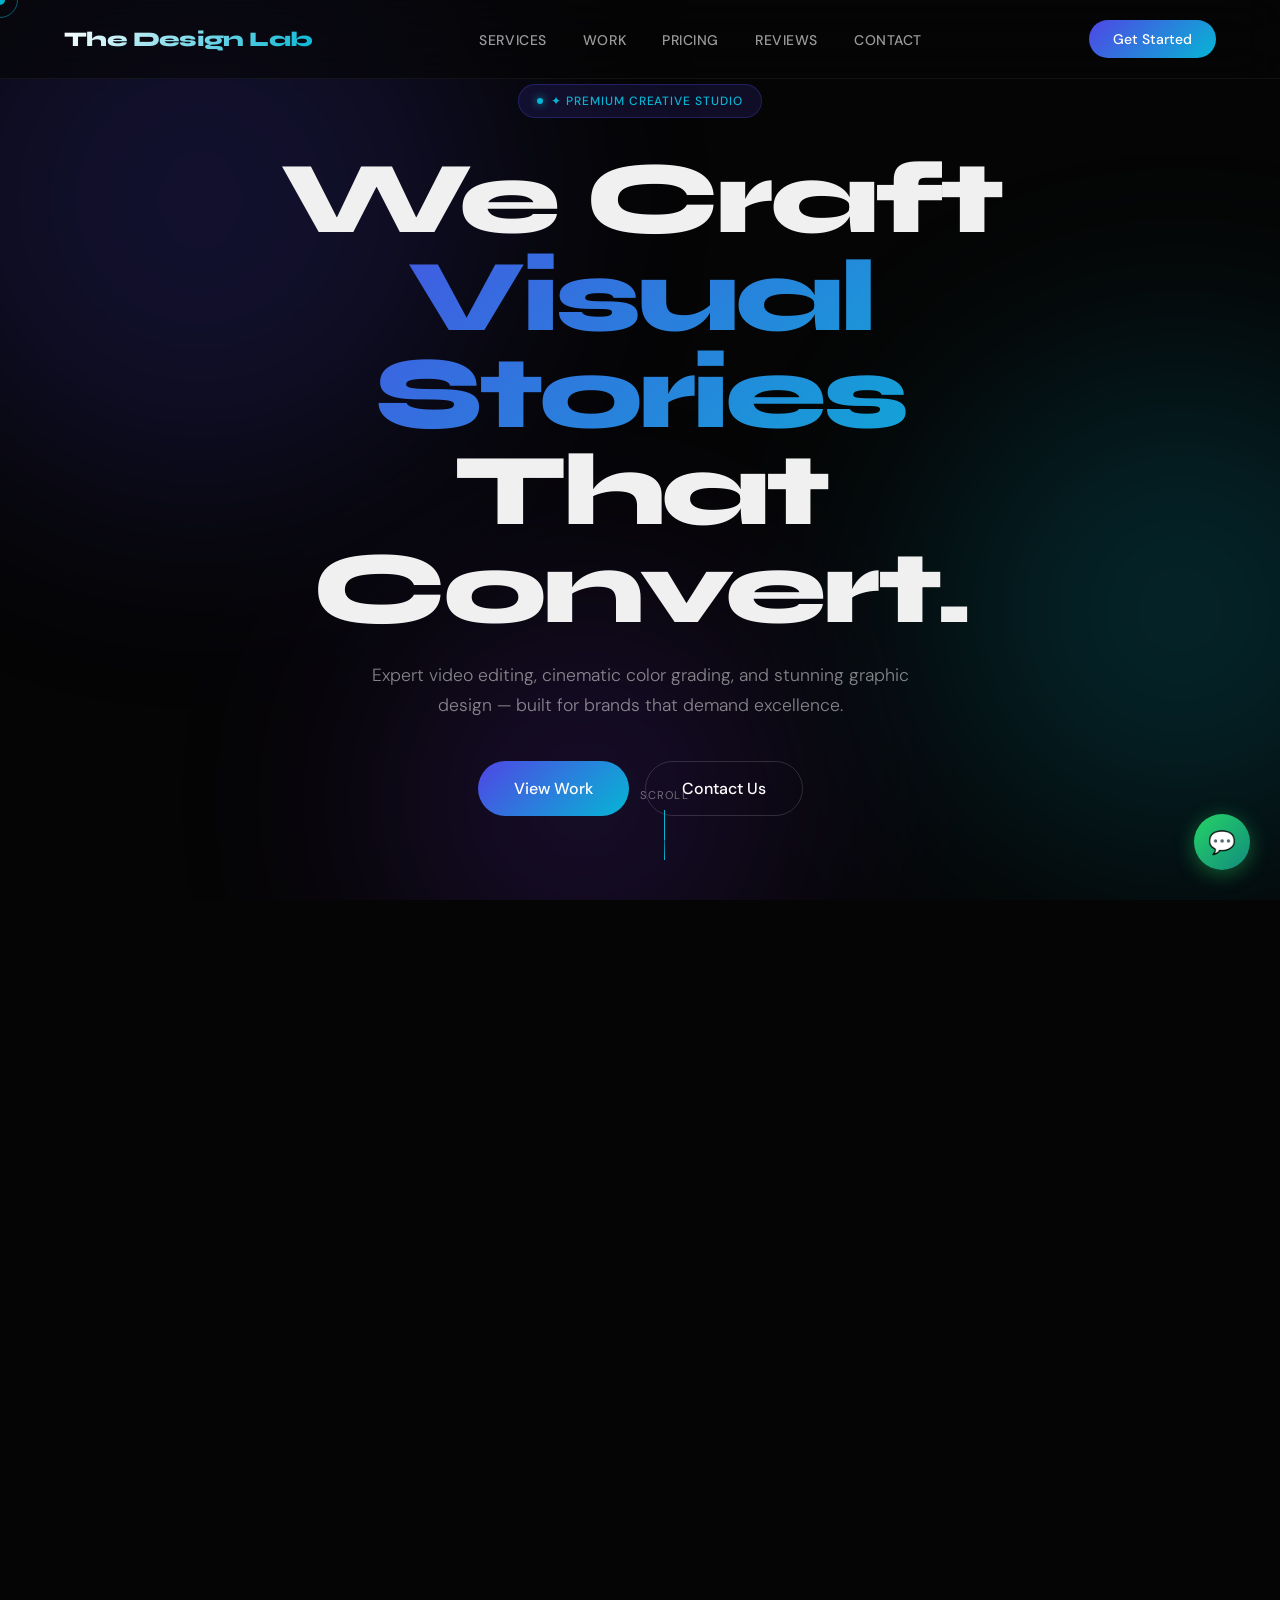
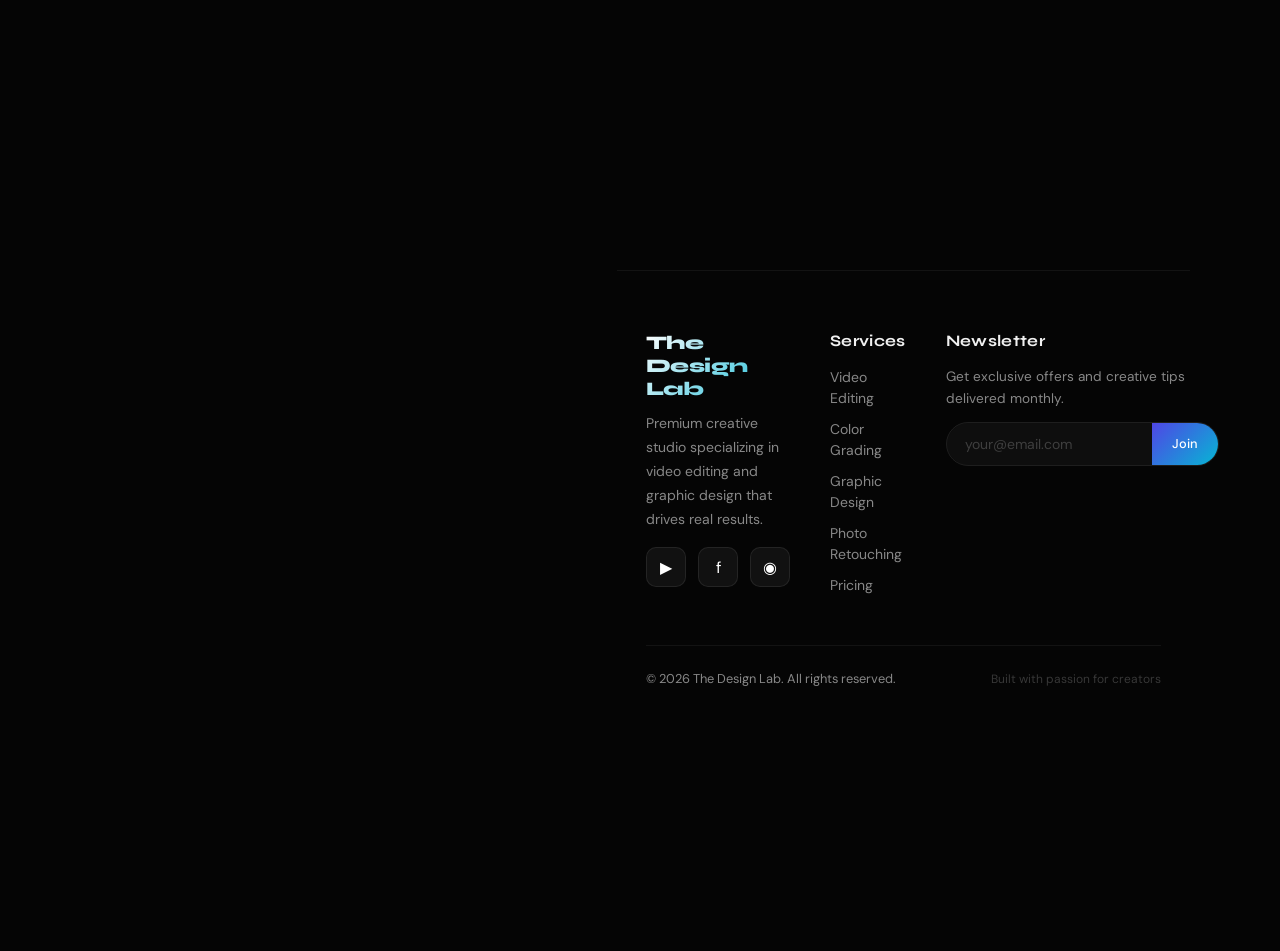
==== commit ab77fe82: "Update index.html" ====
--- a/index.html
+++ b/index.html
@@ -1114,14 +1114,7 @@
   `).join('');
 }
 
-// ============================================================
-// NEWSLETTER
-// ============================================================
-function subscribeNewsletter(){
-  const e=document.getElementById('newsletter-email').value.trim();
-  if(!e||!e.includes('@')) return;
-  document.getElementById('newsletter-success').style.display='block';
-  document.getElementById('newsletter-email').value='';
+
 }
 
 // ============================================================
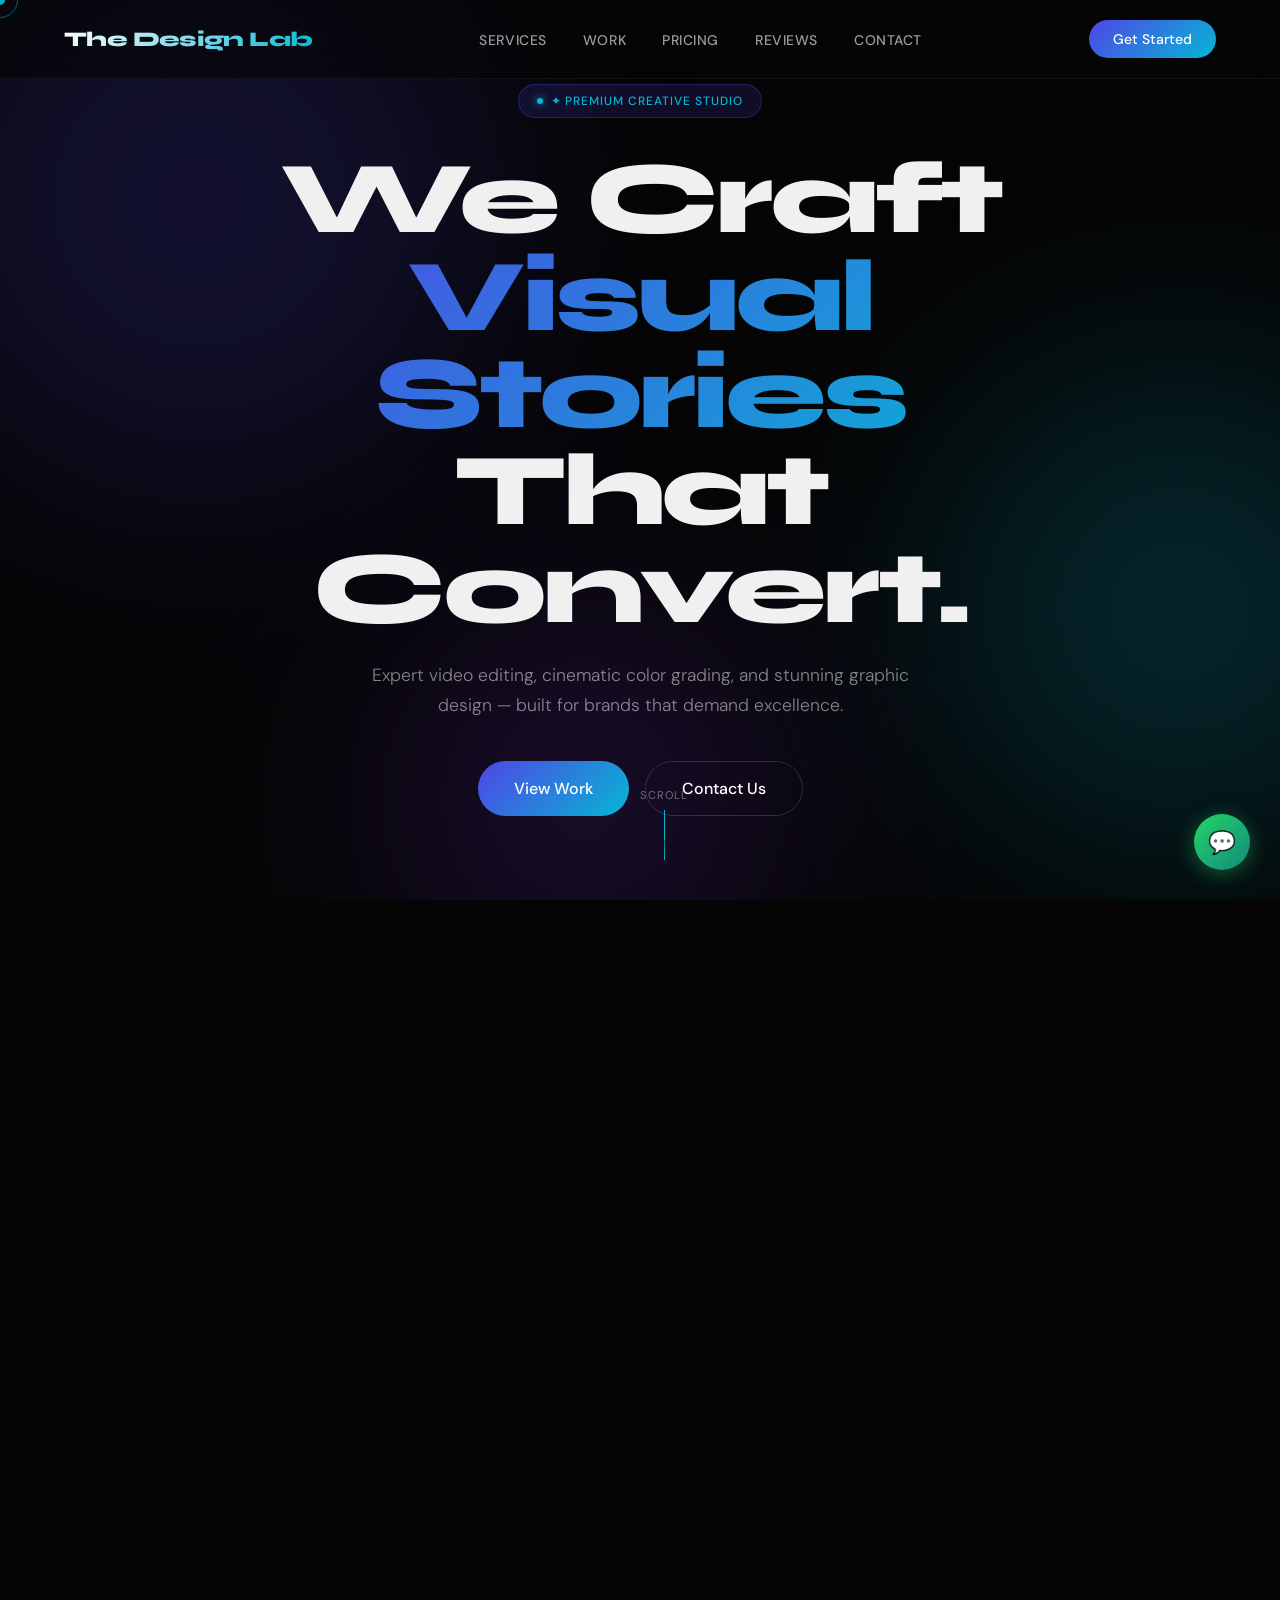
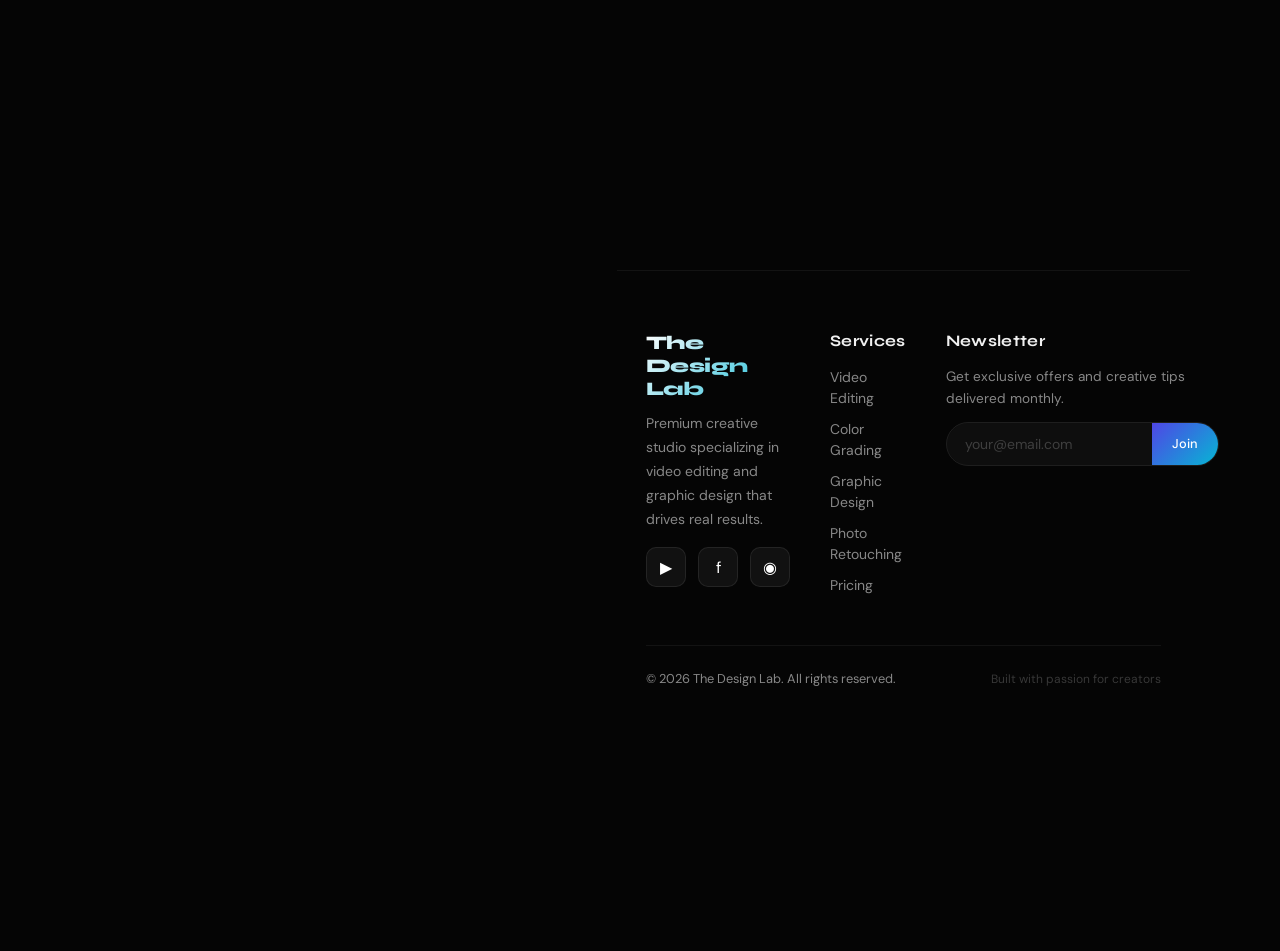
==== commit 66b21b65: "Update index.html" ====
--- a/index.html
+++ b/index.html
@@ -1112,10 +1112,6 @@
       <span style="color:rgba(255,255,255,.4);font-size:.75rem">${c.time}</span>
     </div>
   `).join('');
-}
-
-
-}
 
 // ============================================================
 // ADMIN — AUTH
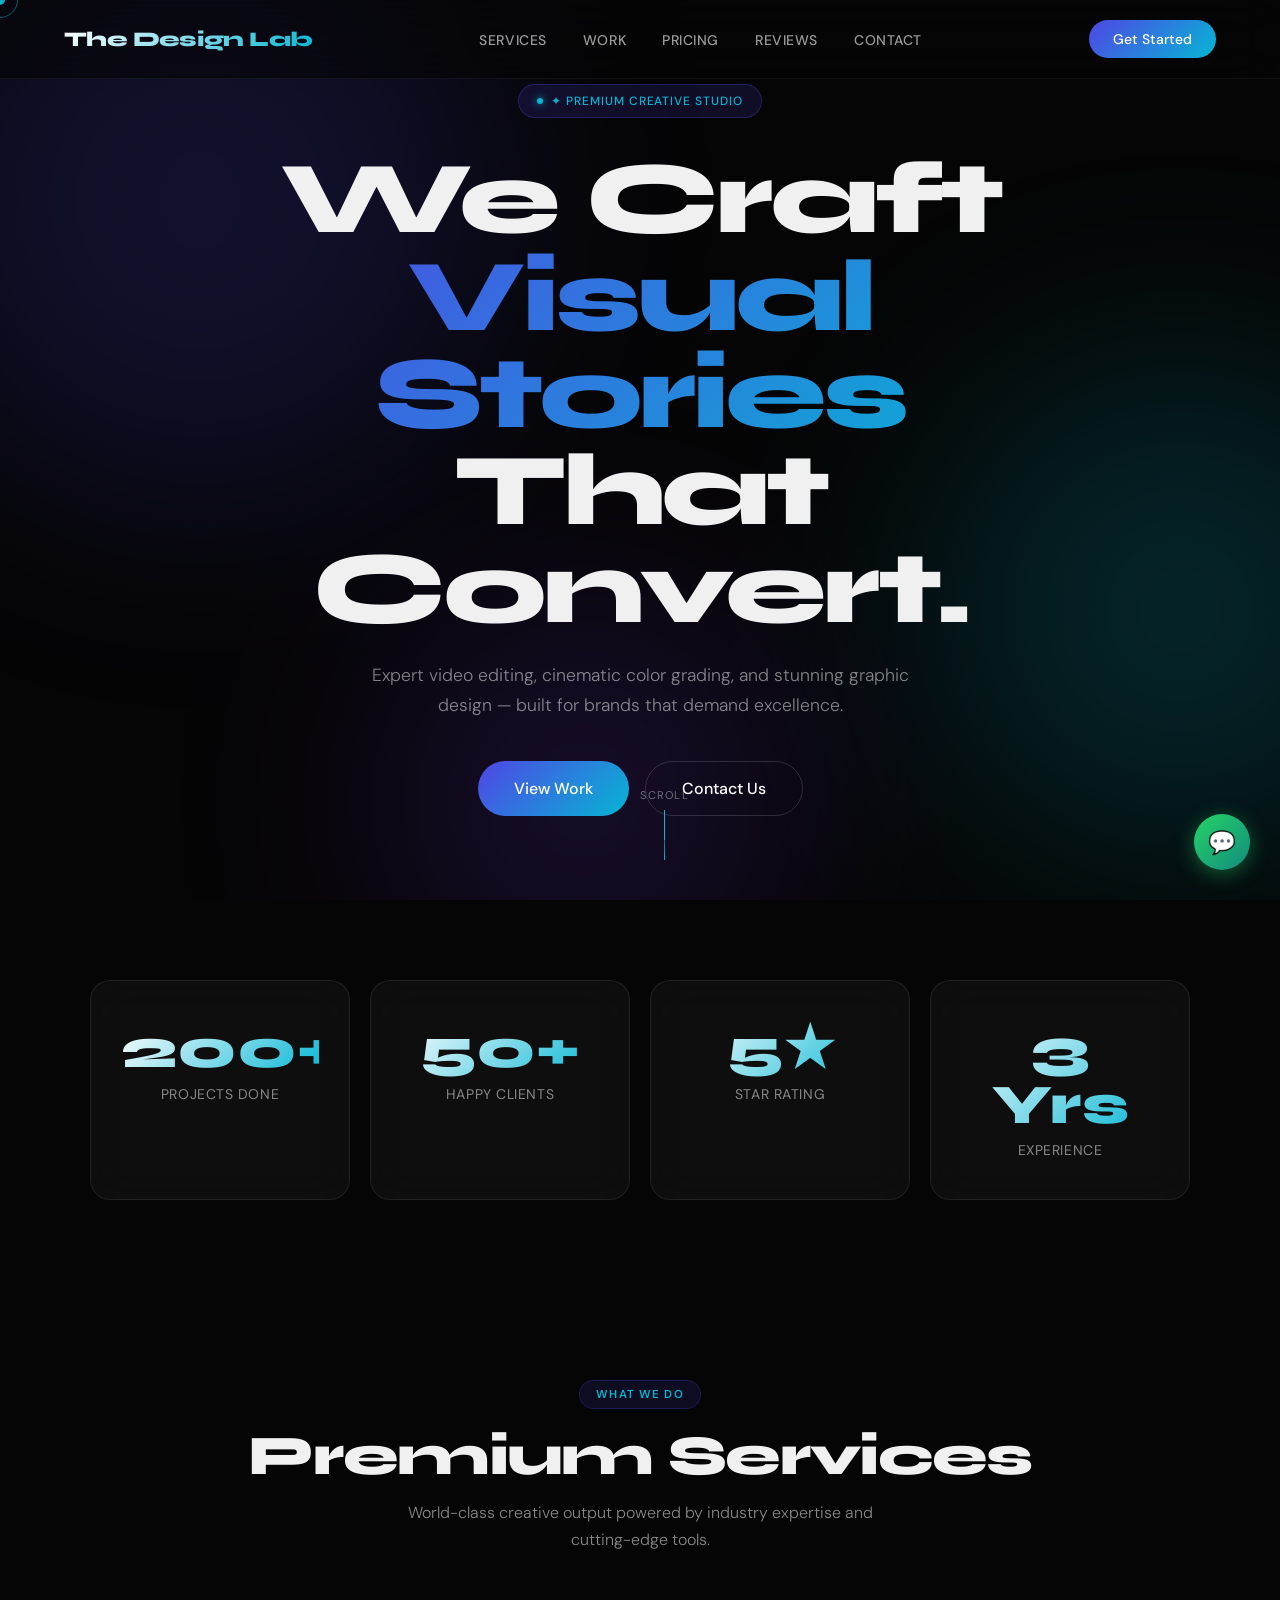
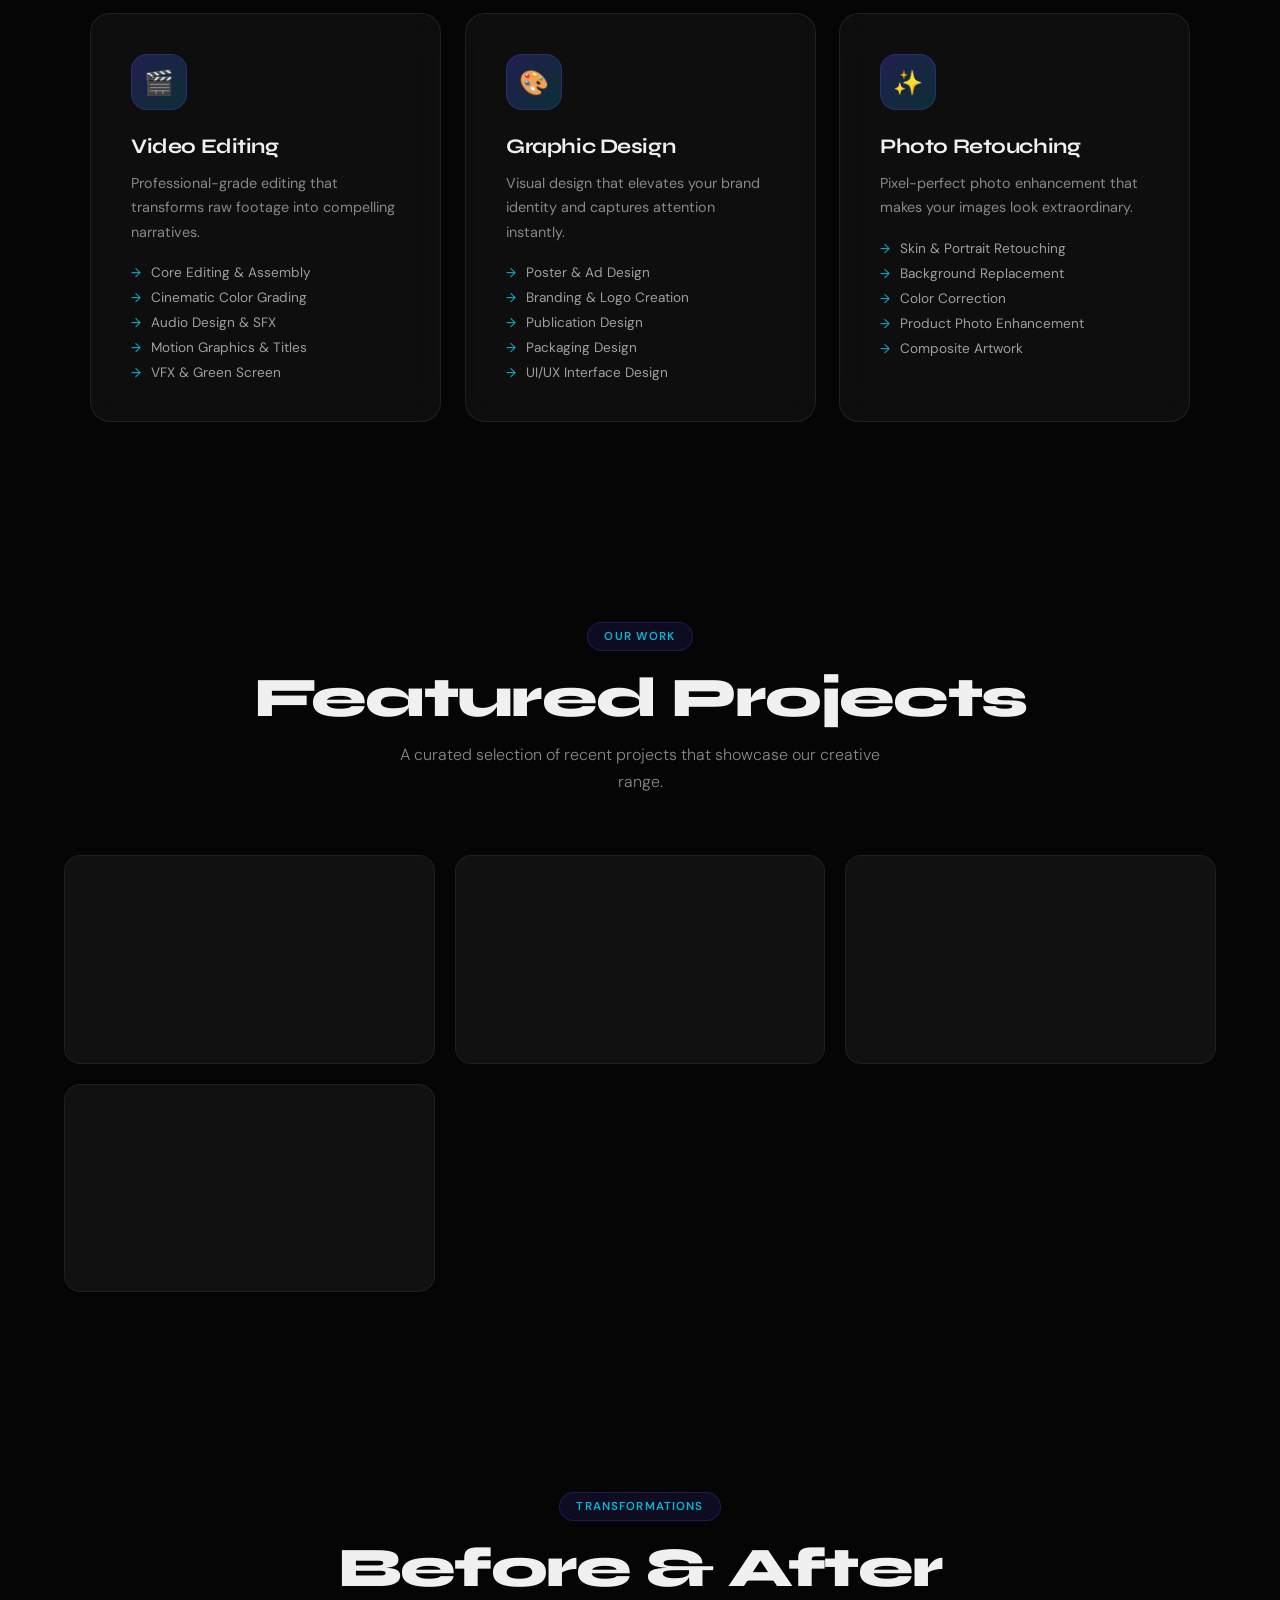
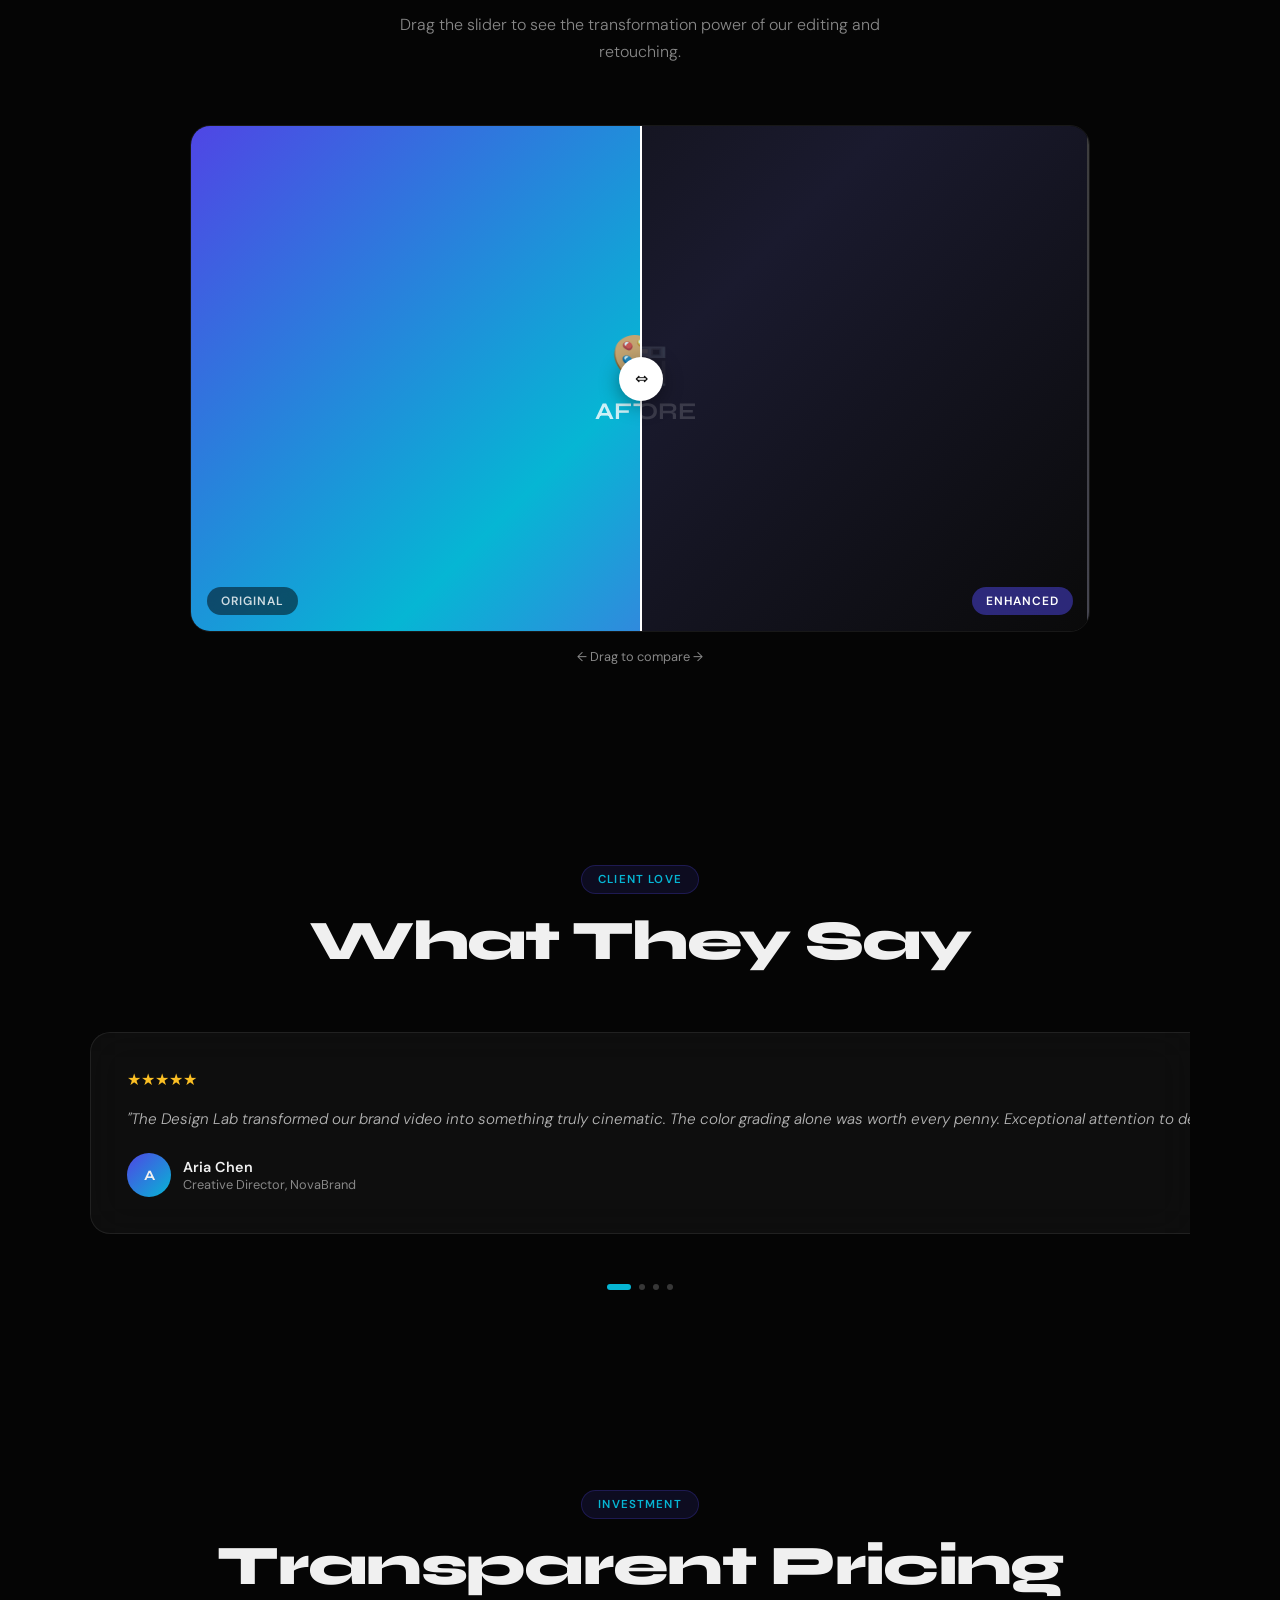
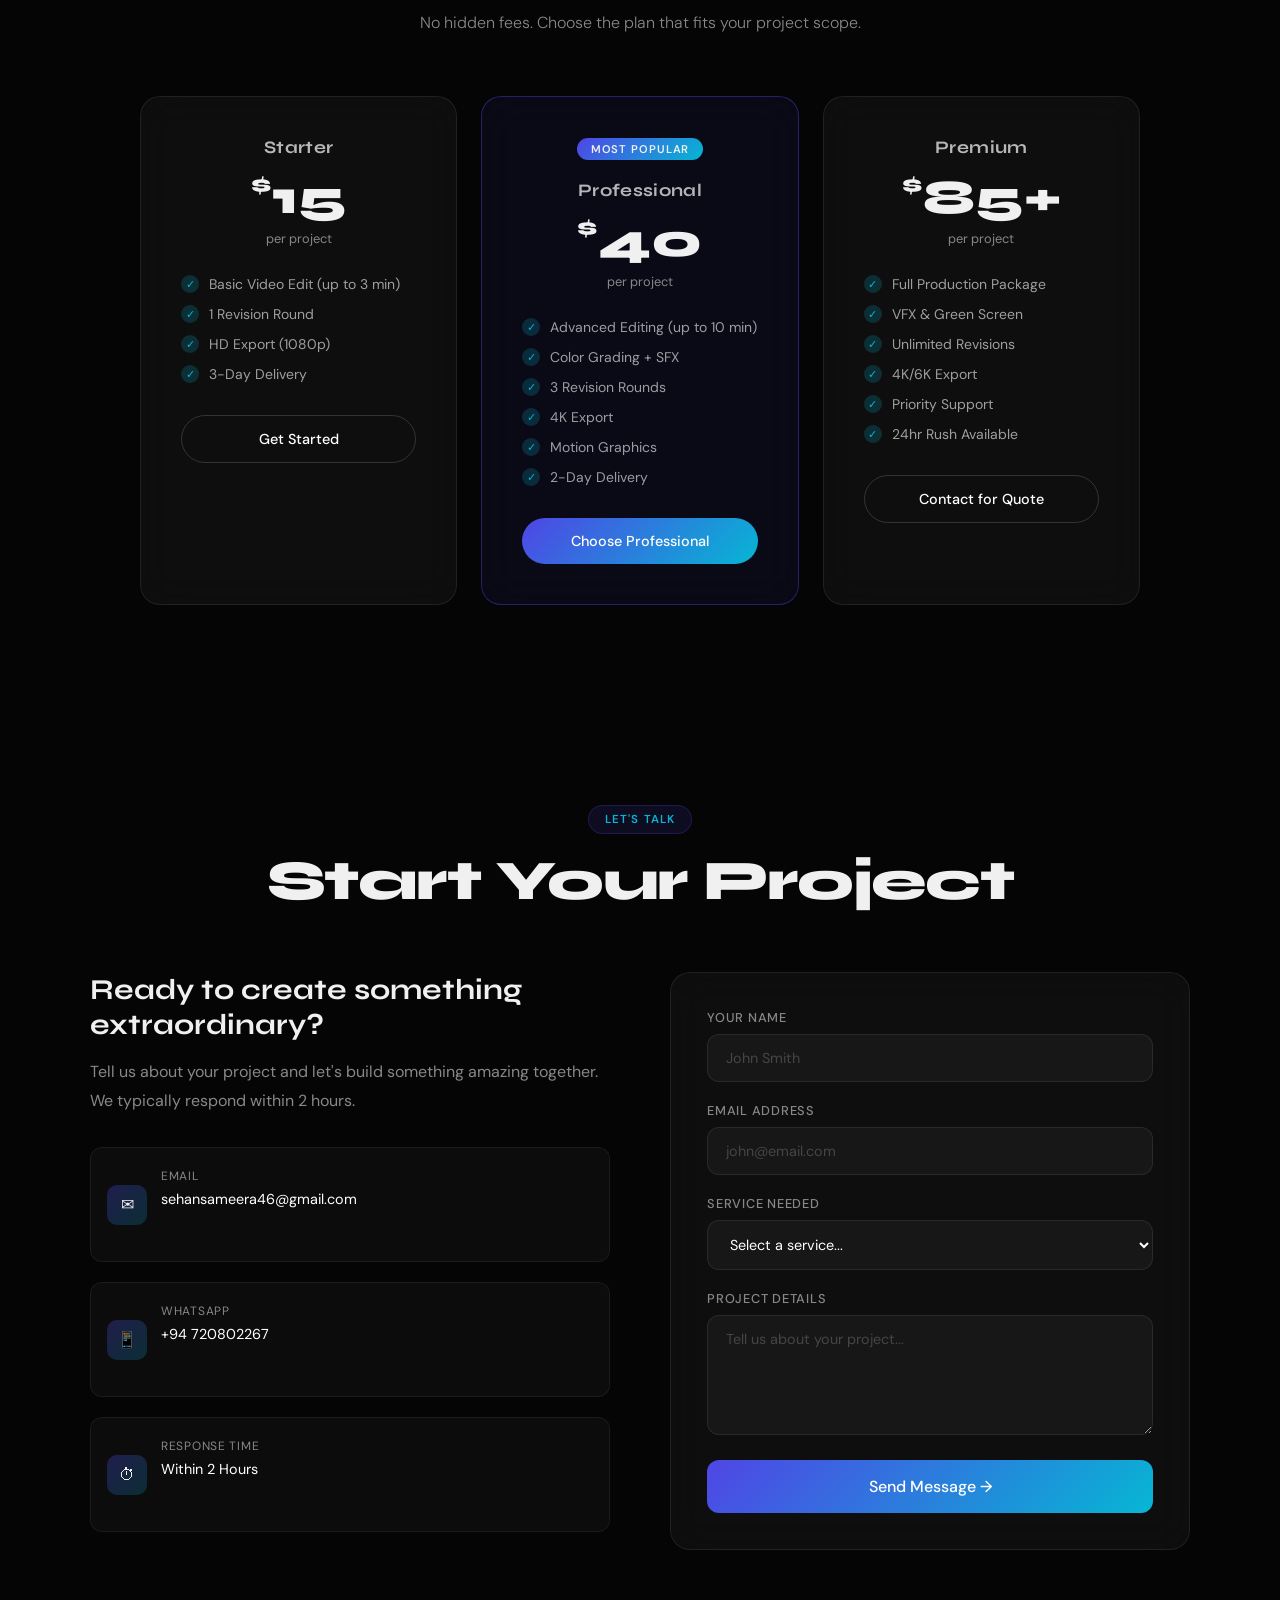
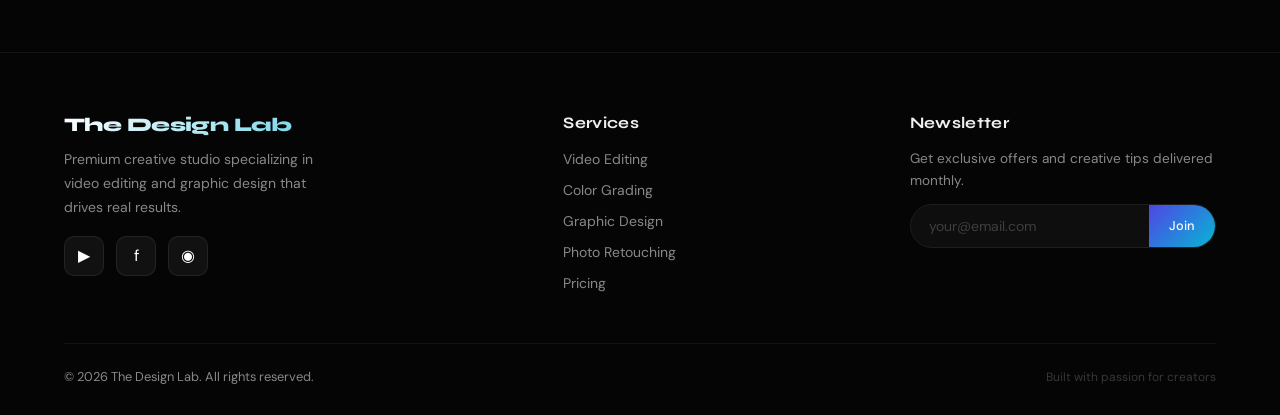
==== commit ff4fbbc0: "Add files via upload" ====
--- a/index.html
+++ b/index.html
@@ -335,11 +335,11 @@
 <section id="stats">
   <div class="stats-grid">
     <div class="glass stat-card reveal">
-      <div class="stat-num" data-target="20" data-suffix="+">0</div>
+      <div class="stat-num" data-target="200" data-suffix="+">0</div>
       <div class="stat-label">Projects Done</div>
     </div>
     <div class="glass stat-card reveal reveal-delay-1">
-      <div class="stat-num" data-target="5" data-suffix="+">0</div>
+      <div class="stat-num" data-target="50" data-suffix="+">0</div>
       <div class="stat-label">Happy Clients</div>
     </div>
     <div class="glass stat-card reveal reveal-delay-2">
@@ -538,7 +538,37 @@
         </div>
       </div>
     </div>
-    
+    <div class="reveal reveal-delay-2">
+      <div class="glass" style="padding:36px;border-radius:20px">
+        <div class="form-group">
+          <label>Your Name</label>
+          <input type="text" class="form-input" id="f-name" placeholder="John Smith">
+        </div>
+        <div class="form-group">
+          <label>Email Address</label>
+          <input type="email" class="form-input" id="f-email" placeholder="john@email.com">
+        </div>
+        <div class="form-group">
+          <label>Service Needed</label>
+          <select class="form-input" id="f-service">
+            <option value="">Select a service...</option>
+            <option>Video Editing</option>
+            <option>Color Grading</option>
+            <option>Graphic Design</option>
+            <option>Photo Retouching</option>
+            <option>Branding Package</option>
+          </select>
+        </div>
+        <div class="form-group">
+          <label>Project Details</label>
+          <textarea class="form-input" id="f-message" placeholder="Tell us about your project..."></textarea>
+        </div>
+        <button class="form-btn" onclick="submitForm()">Send Message →</button>
+        <div class="form-success" id="form-success">✓ Message sent! We'll be in touch within 2 hours.</div>
+      </div>
+    </div>
+  </div>
+</section>
 
 <!-- FOOTER -->
 <footer>
@@ -1112,6 +1142,17 @@
       <span style="color:rgba(255,255,255,.4);font-size:.75rem">${c.time}</span>
     </div>
   `).join('');
+}
+
+// ============================================================
+// NEWSLETTER
+// ============================================================
+function subscribeNewsletter(){
+  const e=document.getElementById('newsletter-email').value.trim();
+  if(!e||!e.includes('@')) return;
+  document.getElementById('newsletter-success').style.display='block';
+  document.getElementById('newsletter-email').value='';
+}
 
 // ============================================================
 // ADMIN — AUTH
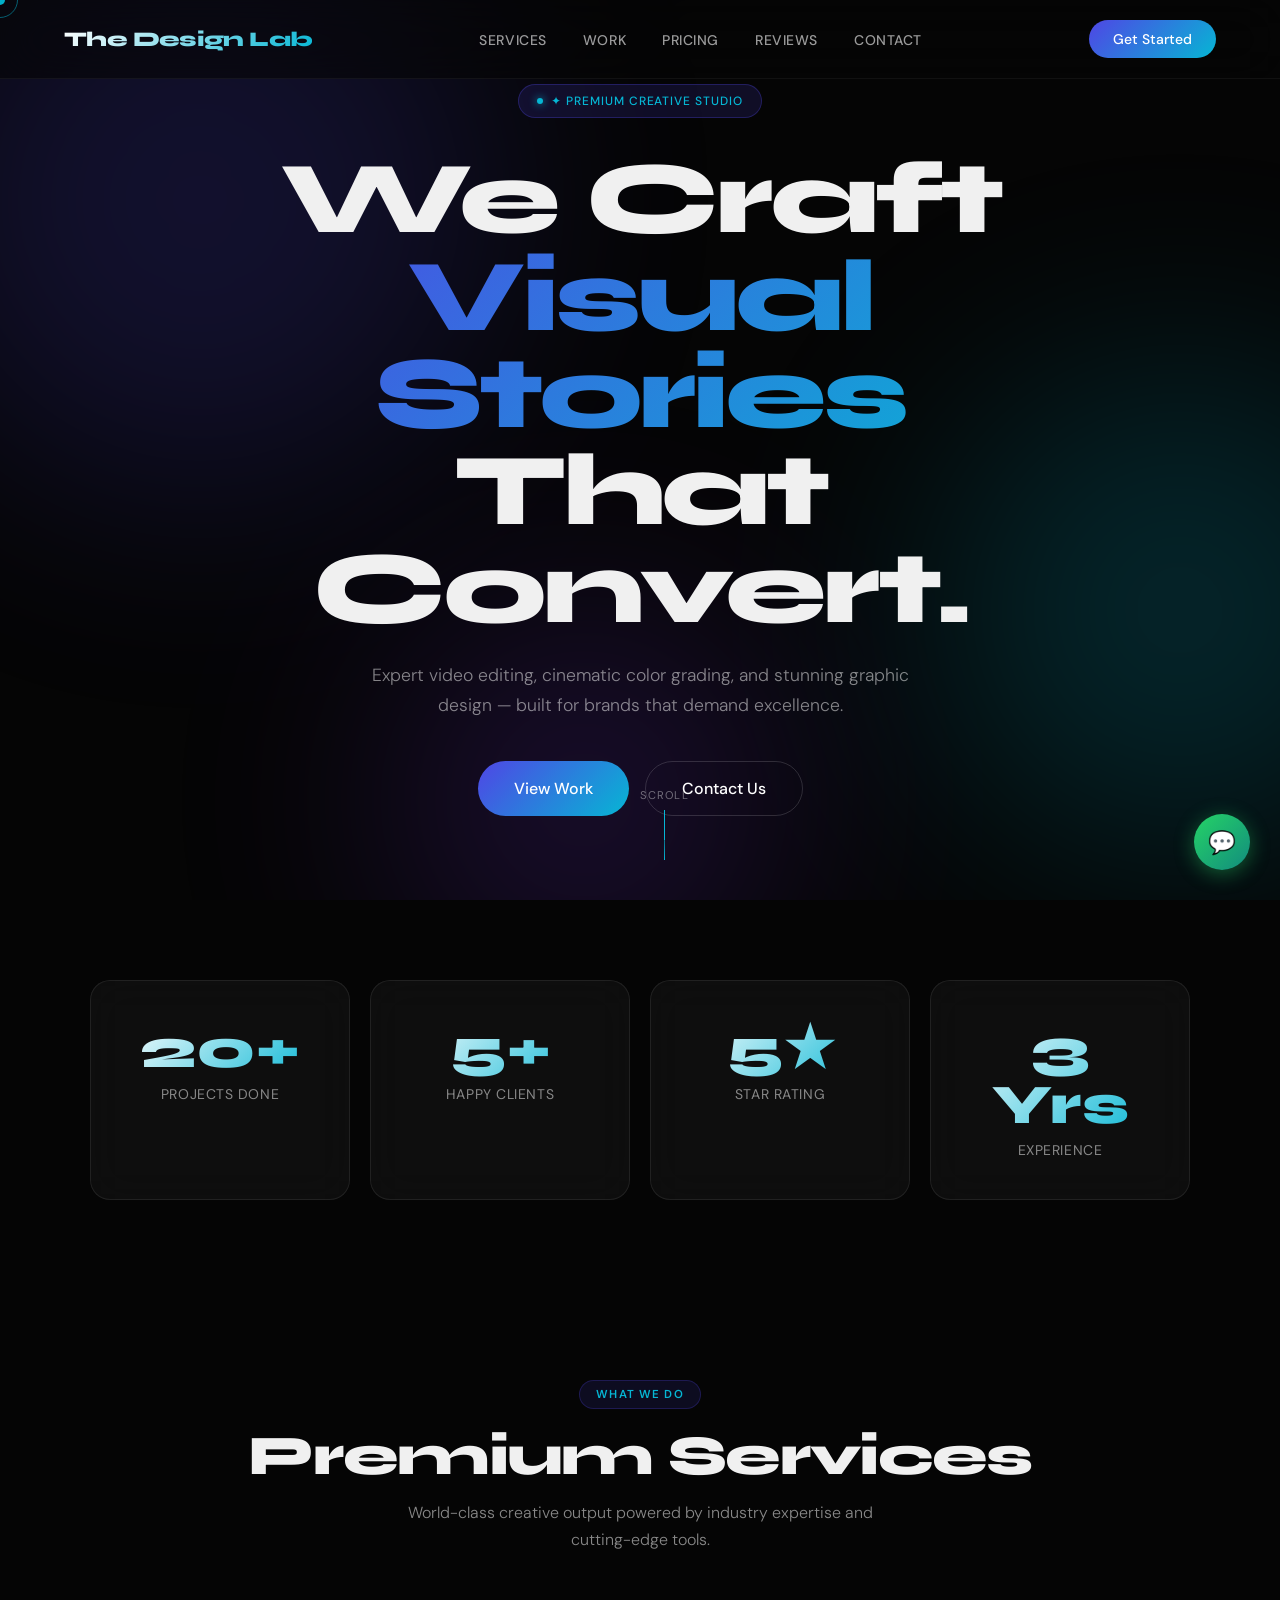
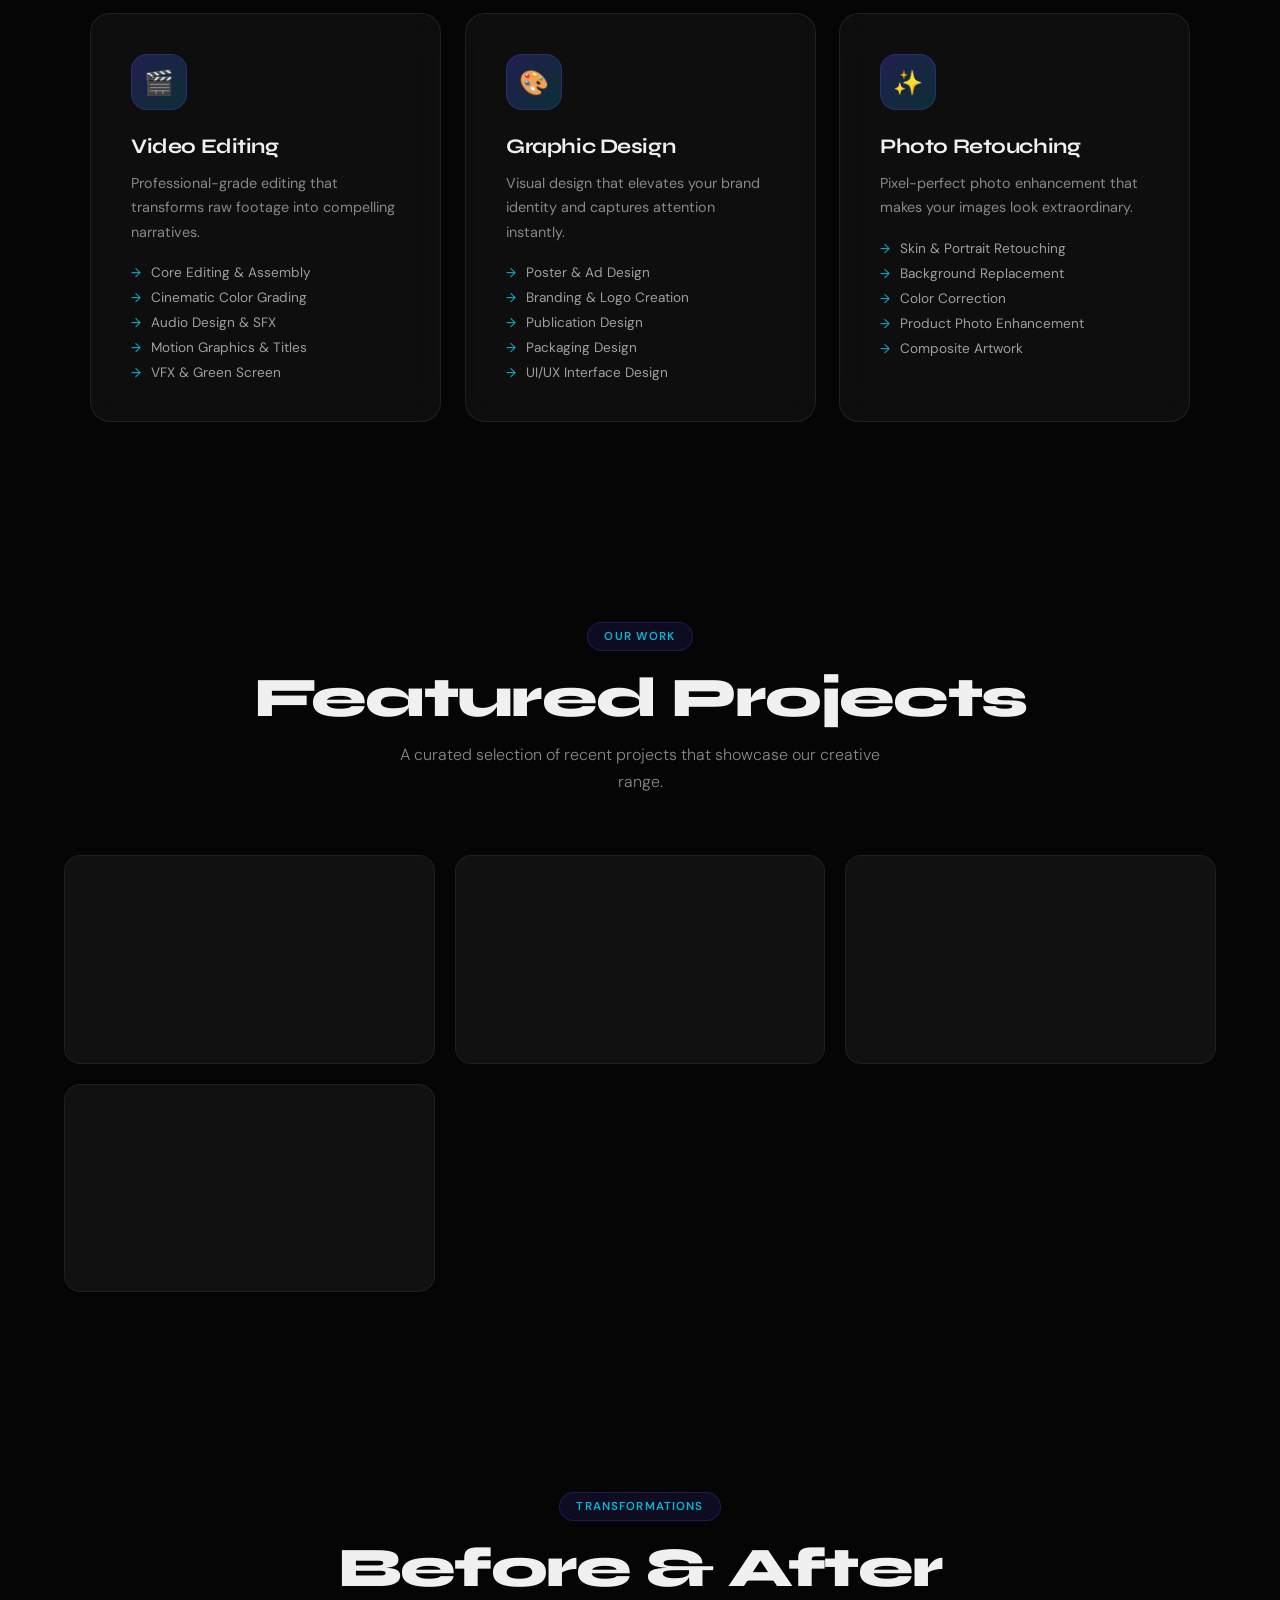
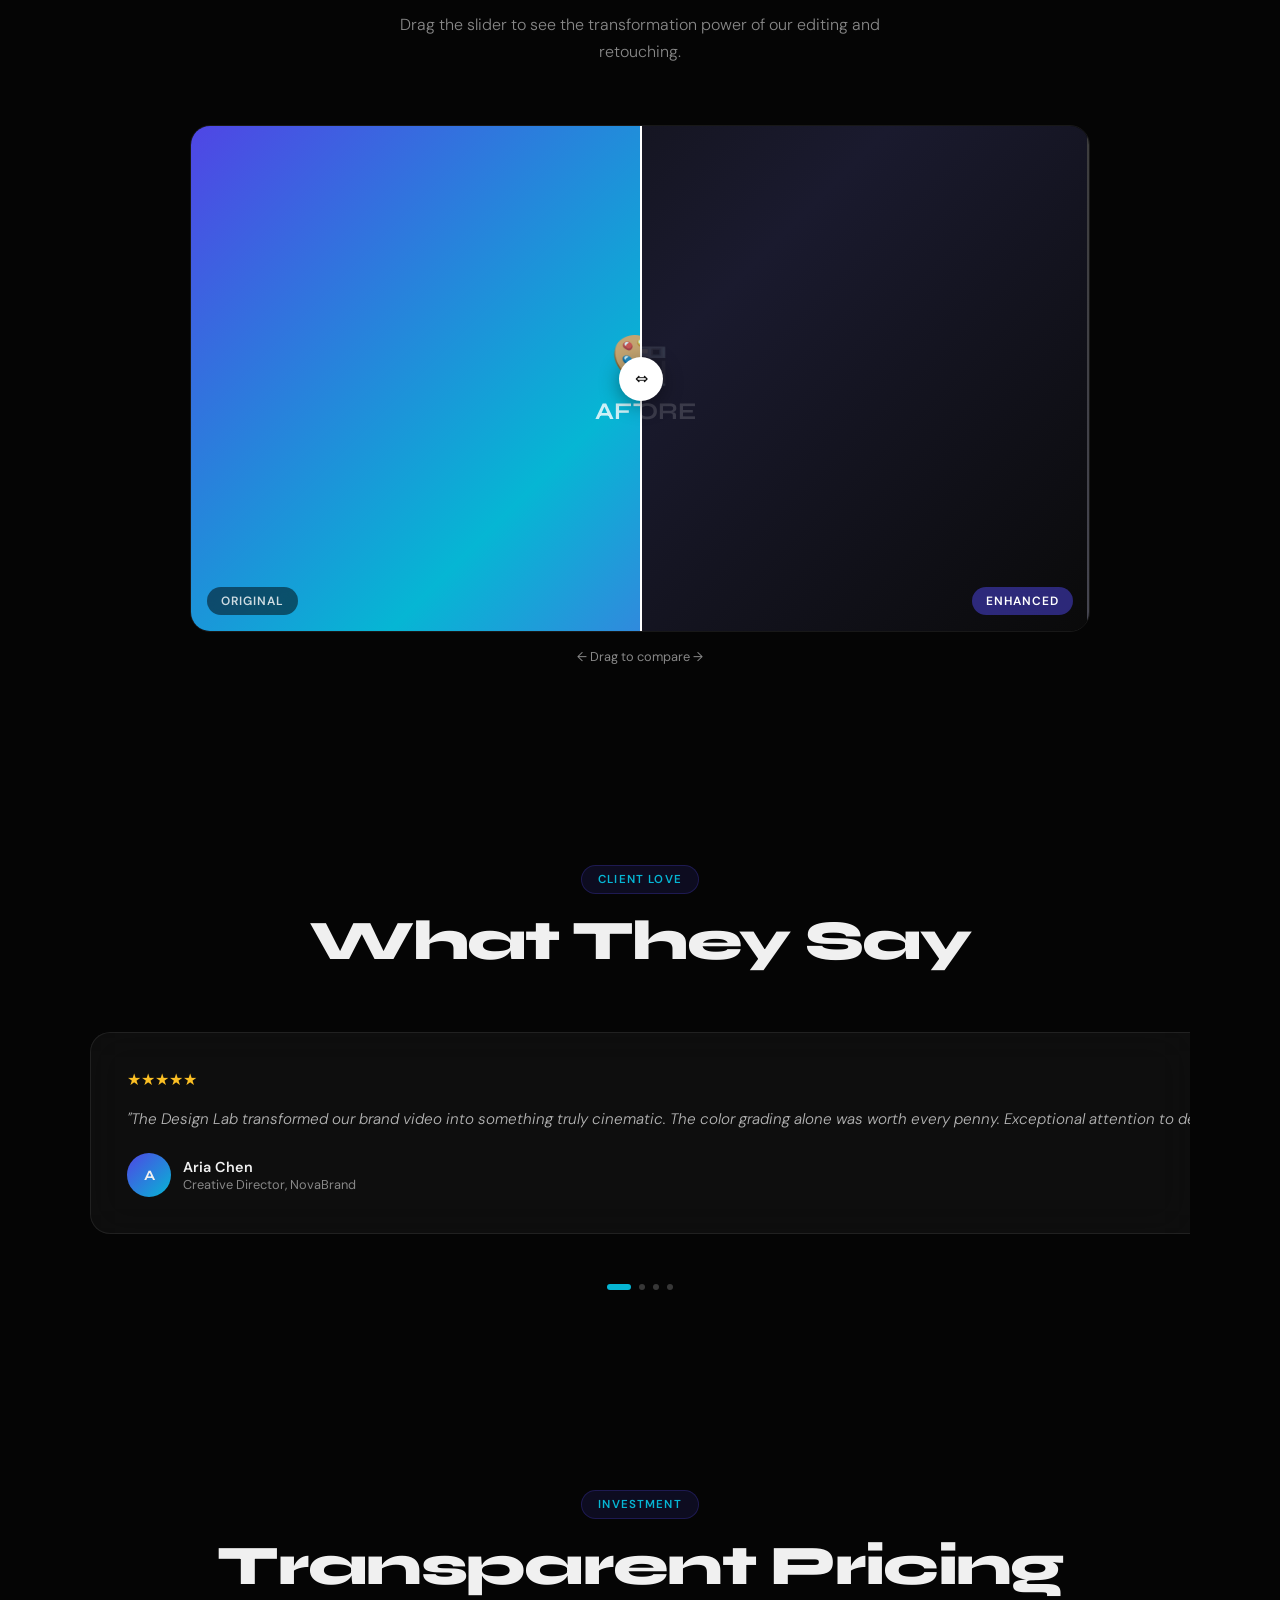
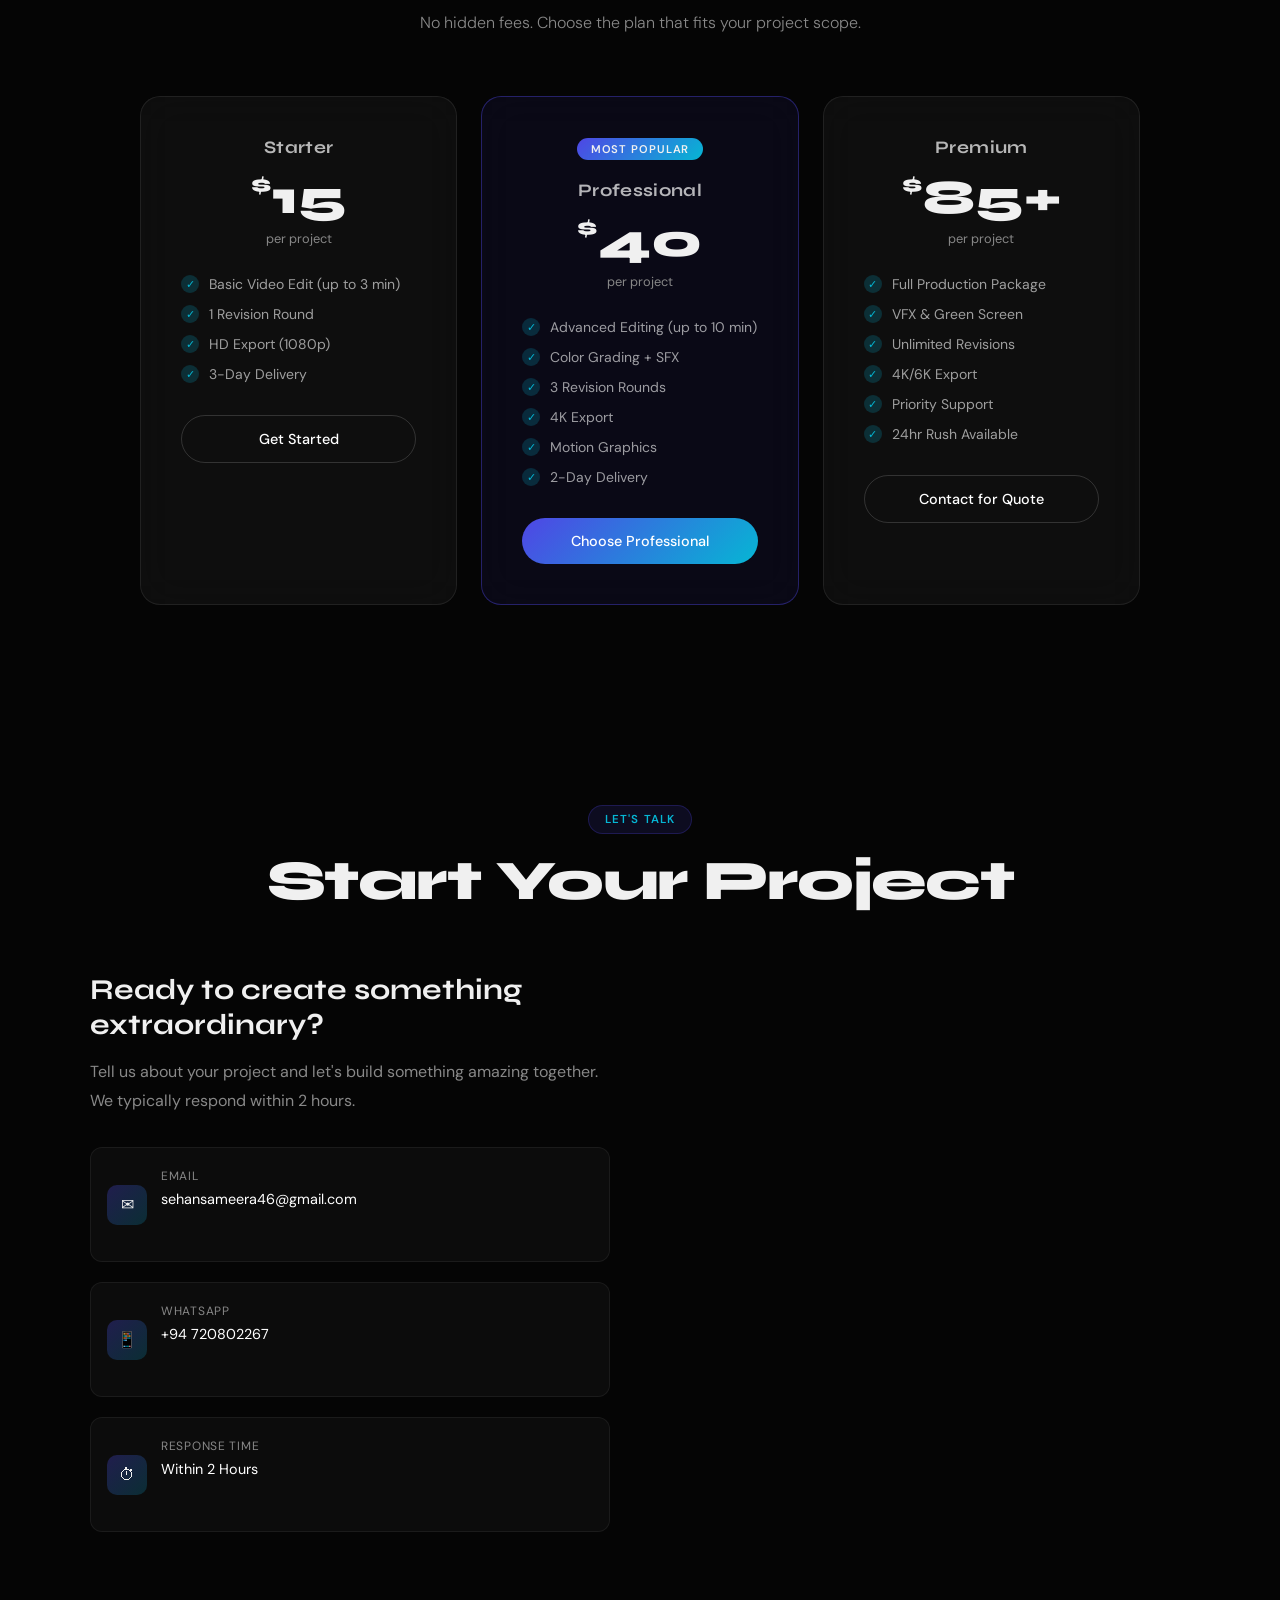
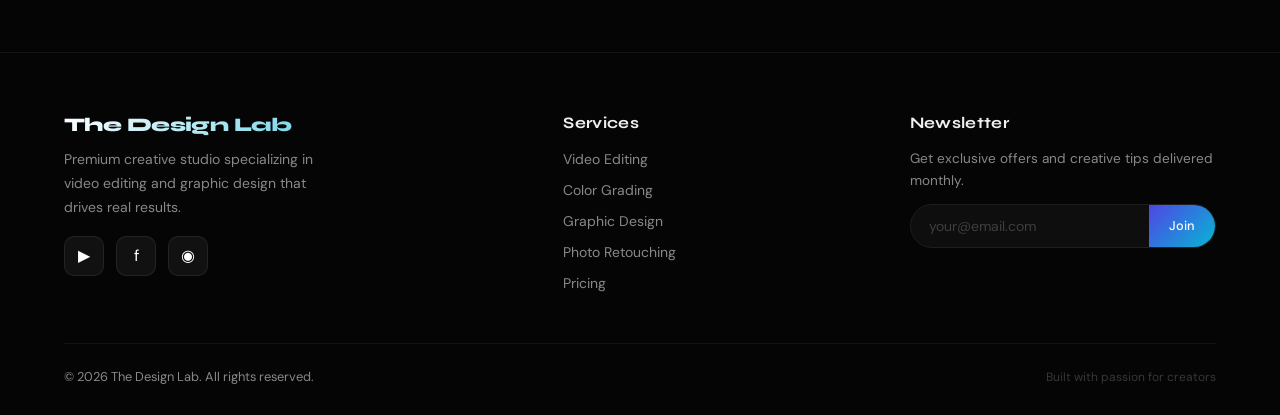
==== commit 0db2ddf4: "Update index.html" ====
--- a/index.html
+++ b/index.html
@@ -335,11 +335,11 @@
 <section id="stats">
   <div class="stats-grid">
     <div class="glass stat-card reveal">
-      <div class="stat-num" data-target="200" data-suffix="+">0</div>
+      <div class="stat-num" data-target="20" data-suffix="+">0</div>
       <div class="stat-label">Projects Done</div>
     </div>
     <div class="glass stat-card reveal reveal-delay-1">
-      <div class="stat-num" data-target="50" data-suffix="+">0</div>
+      <div class="stat-num" data-target="5" data-suffix="+">0</div>
       <div class="stat-label">Happy Clients</div>
     </div>
     <div class="glass stat-card reveal reveal-delay-2">
@@ -535,35 +535,7 @@
         <div class="contact-item-text">
           <small>Response Time</small>
           <p>Within 2 Hours</p>
-        </div>
-      </div>
-    </div>
-    <div class="reveal reveal-delay-2">
-      <div class="glass" style="padding:36px;border-radius:20px">
-        <div class="form-group">
-          <label>Your Name</label>
-          <input type="text" class="form-input" id="f-name" placeholder="John Smith">
-        </div>
-        <div class="form-group">
-          <label>Email Address</label>
-          <input type="email" class="form-input" id="f-email" placeholder="john@email.com">
-        </div>
-        <div class="form-group">
-          <label>Service Needed</label>
-          <select class="form-input" id="f-service">
-            <option value="">Select a service...</option>
-            <option>Video Editing</option>
-            <option>Color Grading</option>
-            <option>Graphic Design</option>
-            <option>Photo Retouching</option>
-            <option>Branding Package</option>
-          </select>
-        </div>
-        <div class="form-group">
-          <label>Project Details</label>
-          <textarea class="form-input" id="f-message" placeholder="Tell us about your project..."></textarea>
-        </div>
-        <button class="form-btn" onclick="submitForm()">Send Message →</button>
+        </div> 
         <div class="form-success" id="form-success">✓ Message sent! We'll be in touch within 2 hours.</div>
       </div>
     </div>
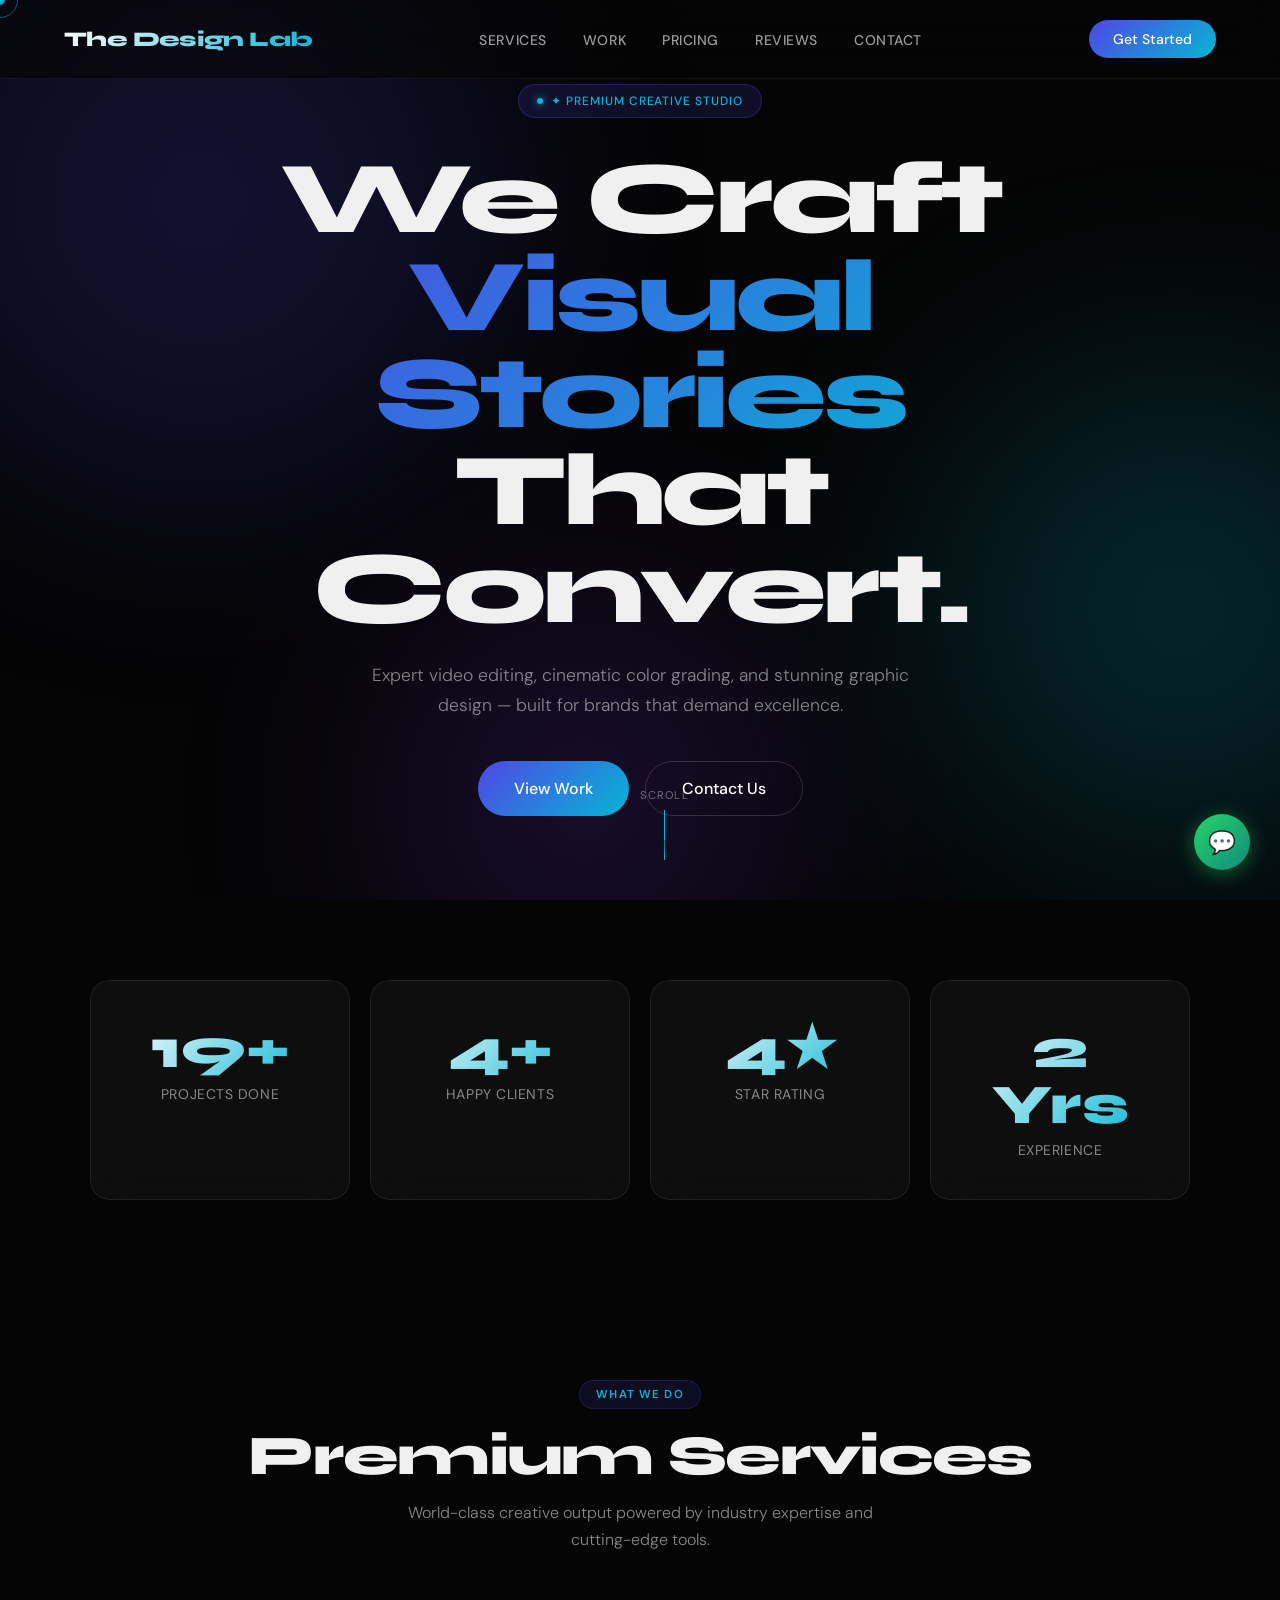
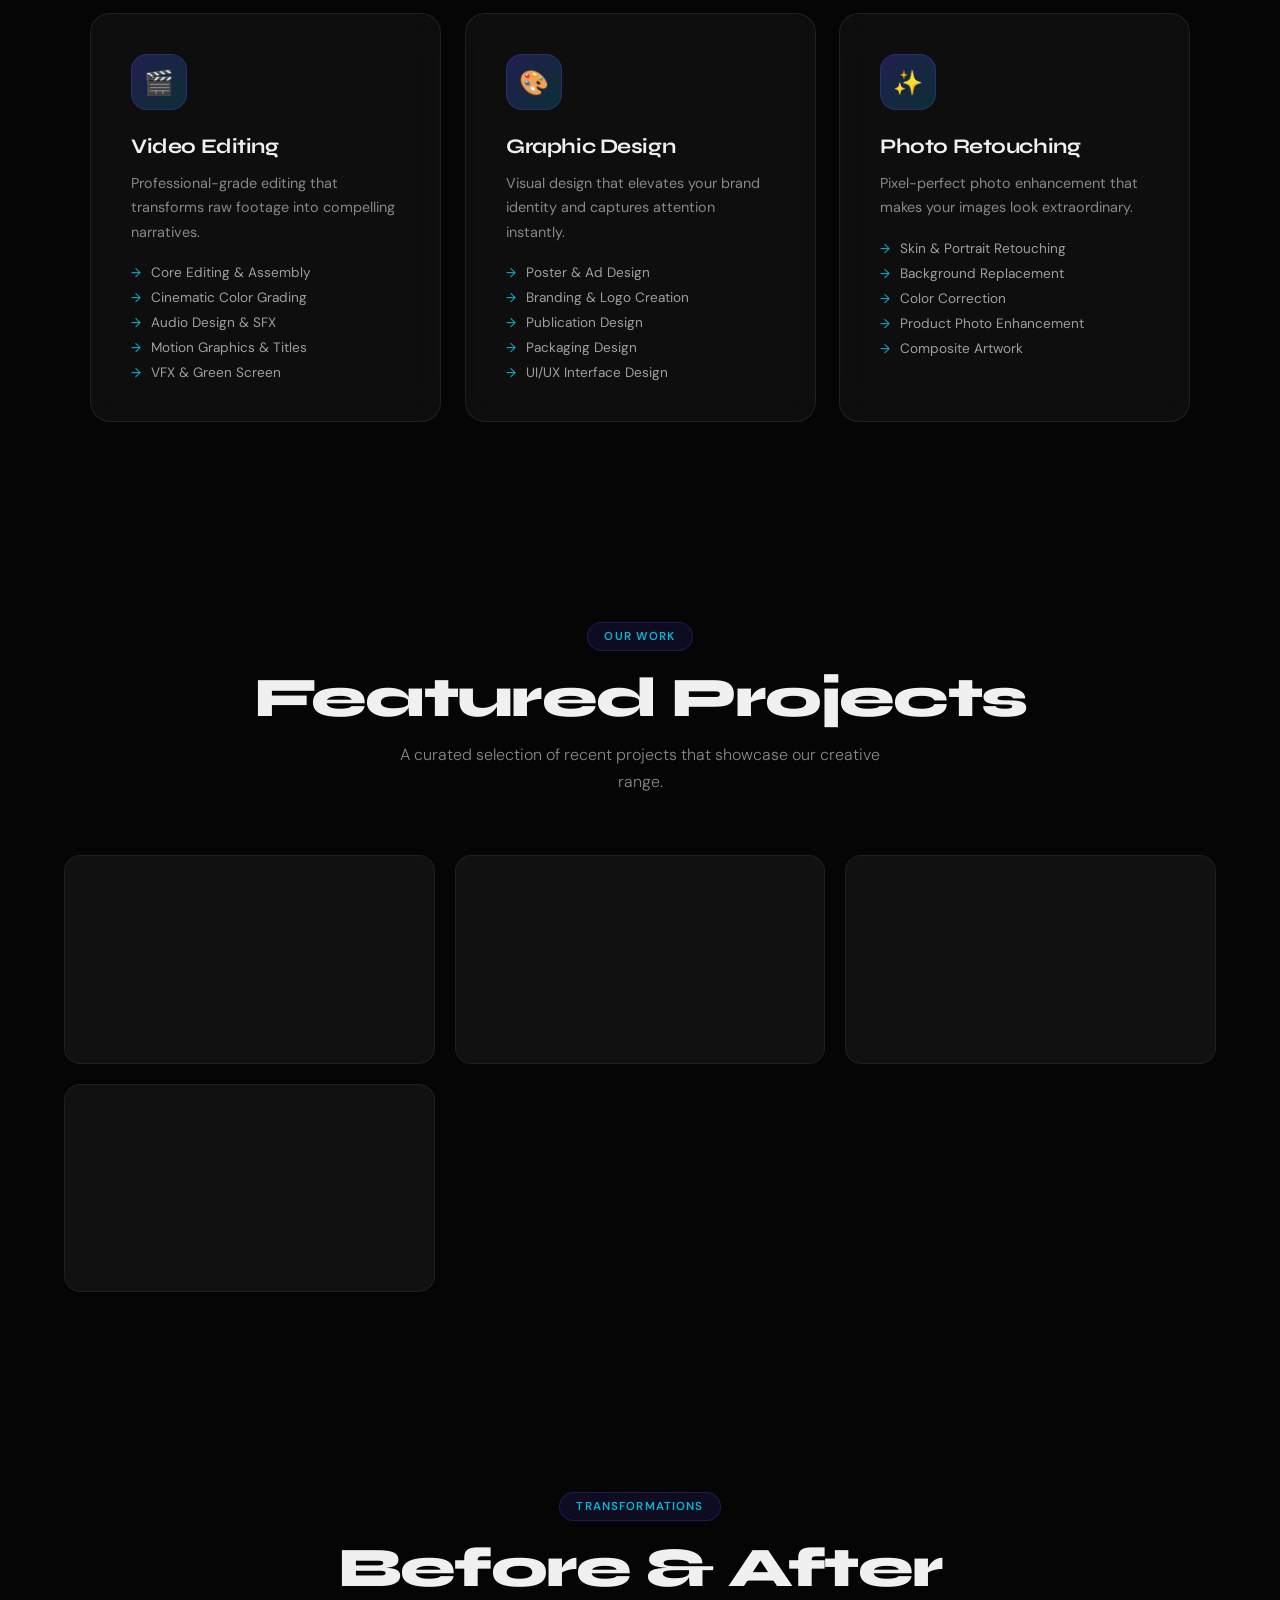
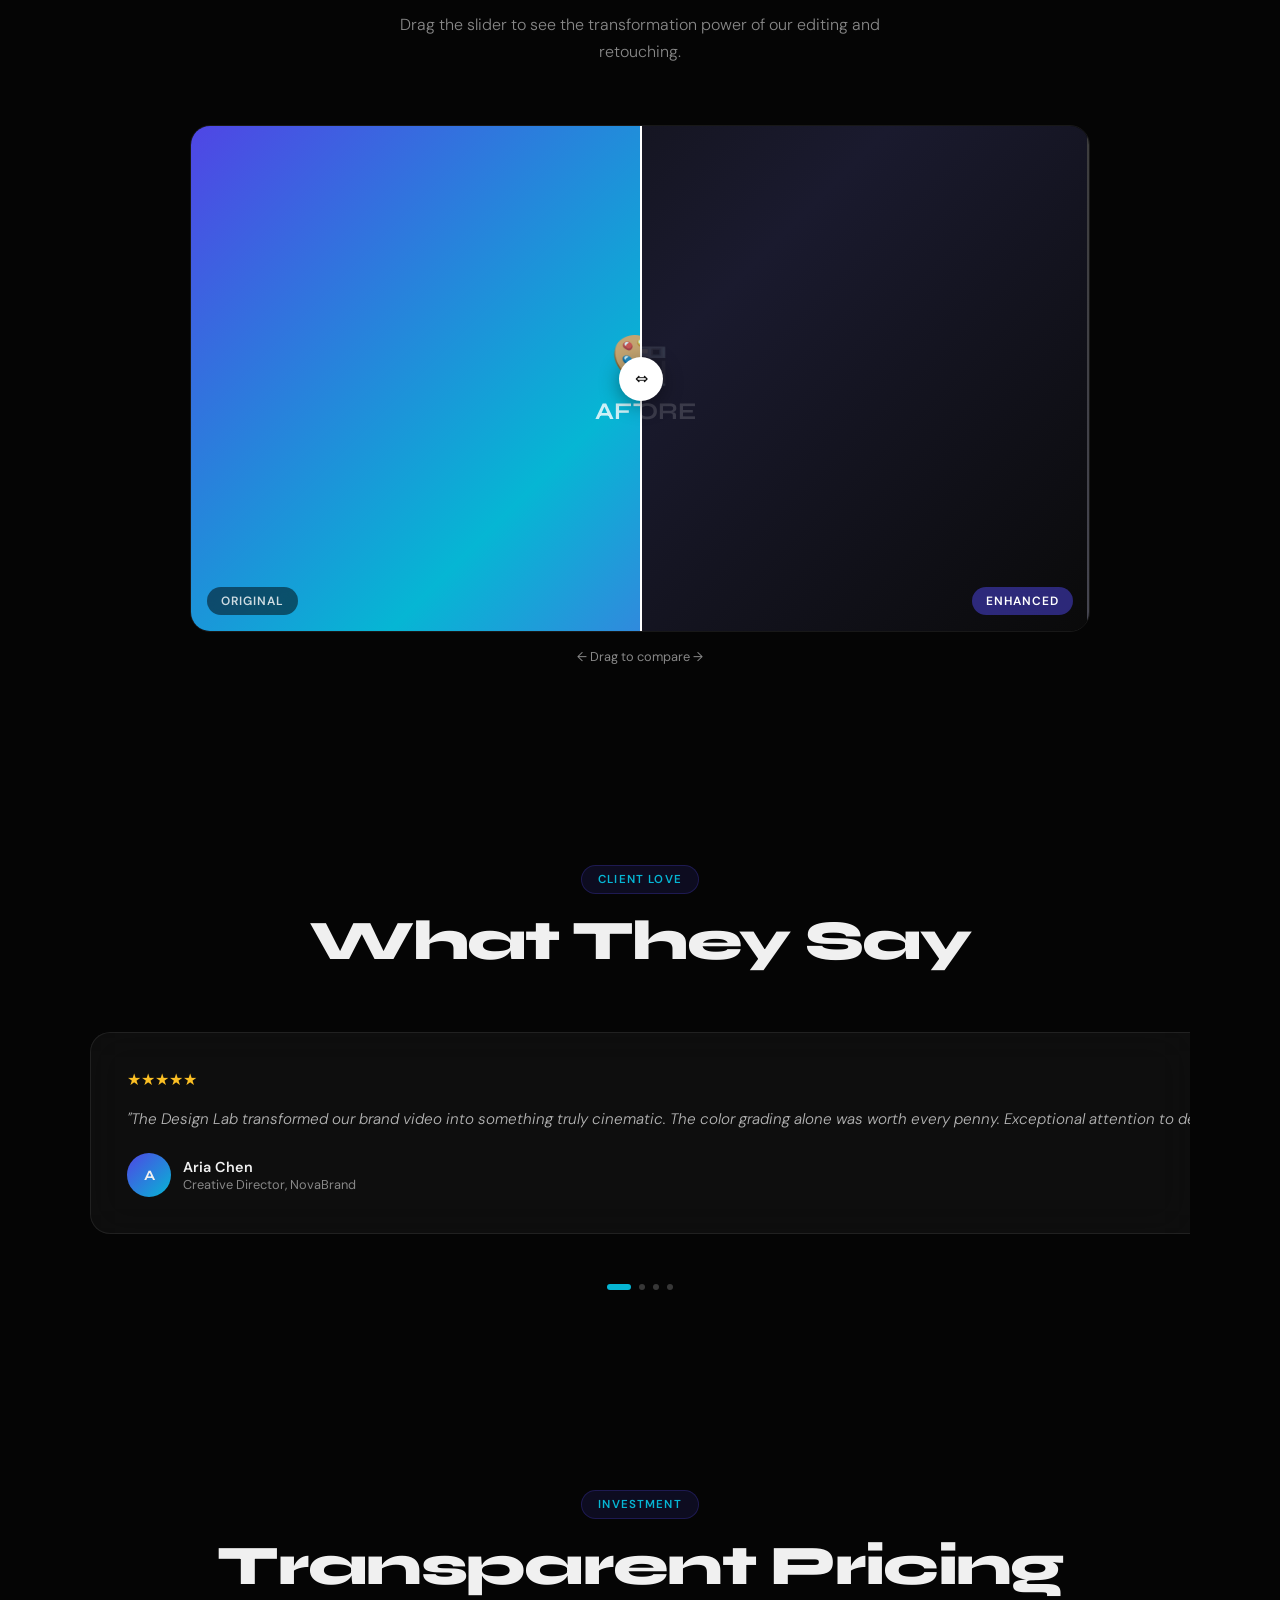
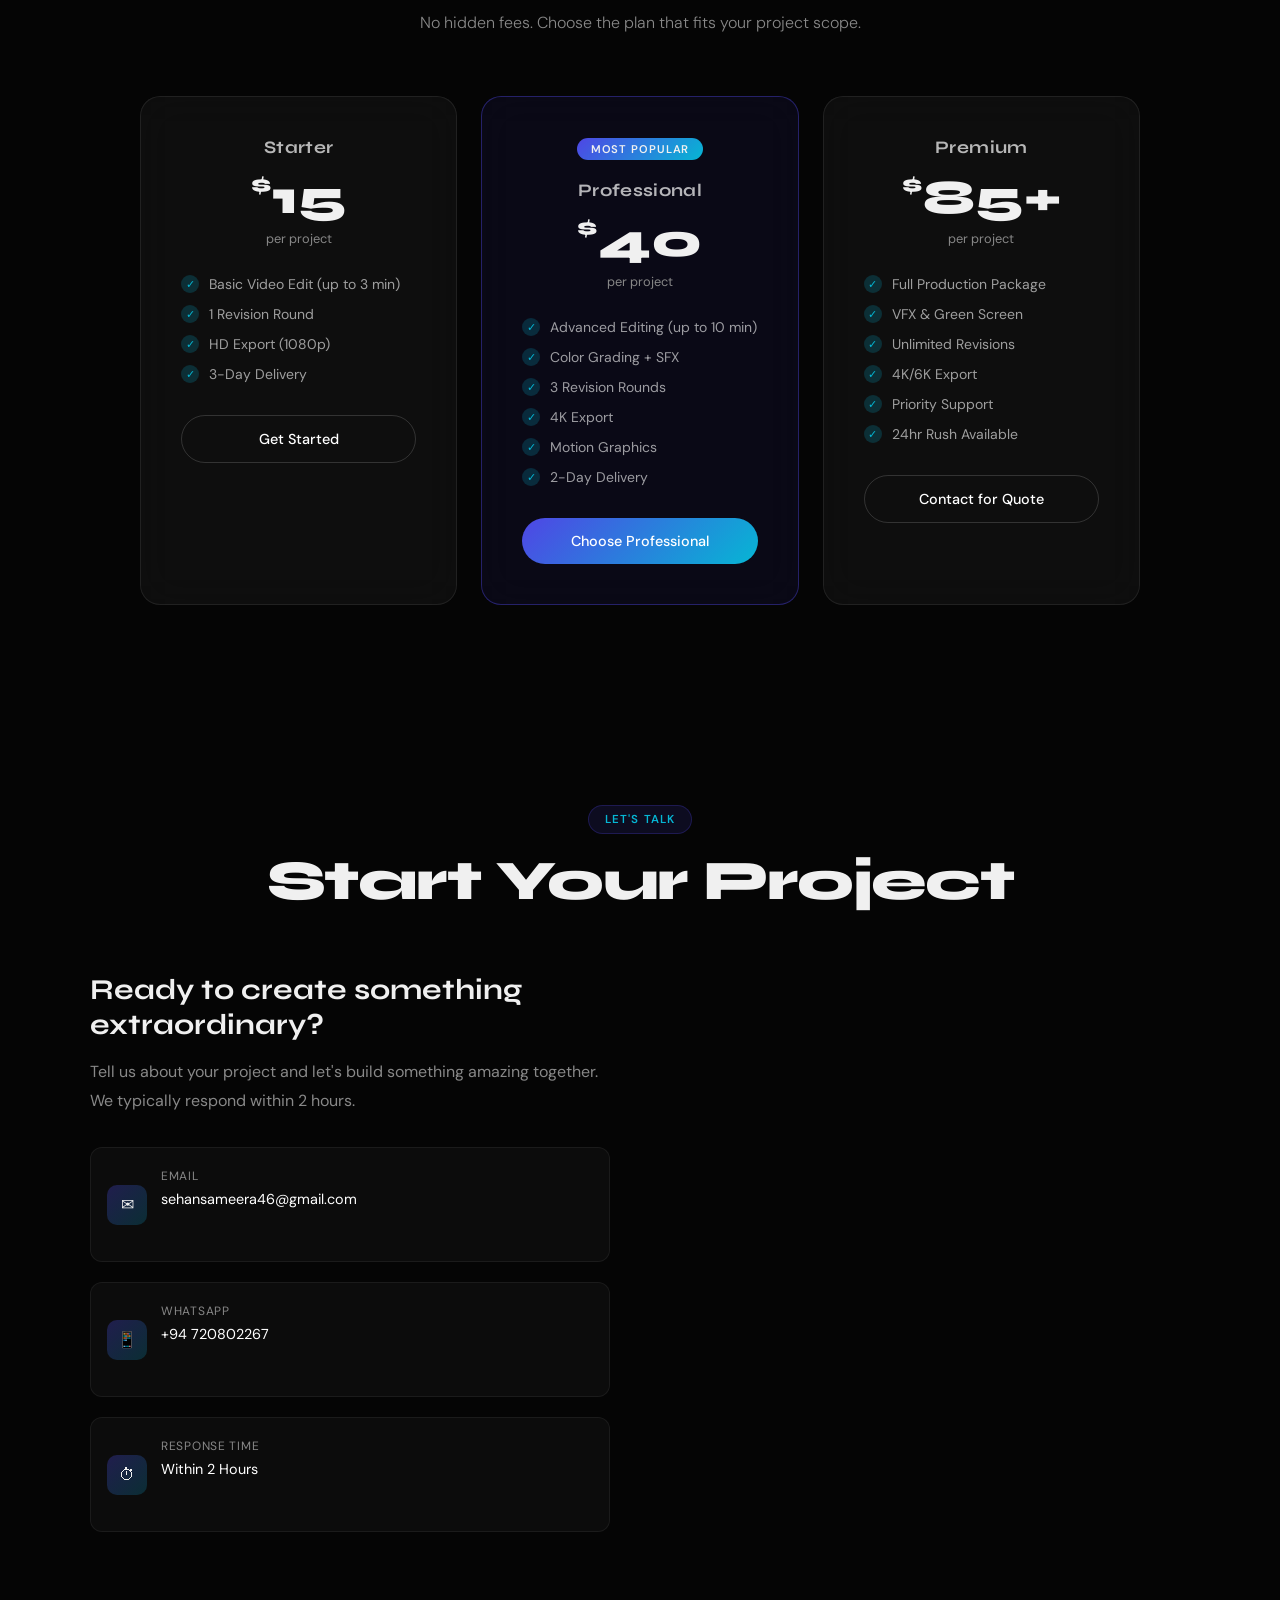
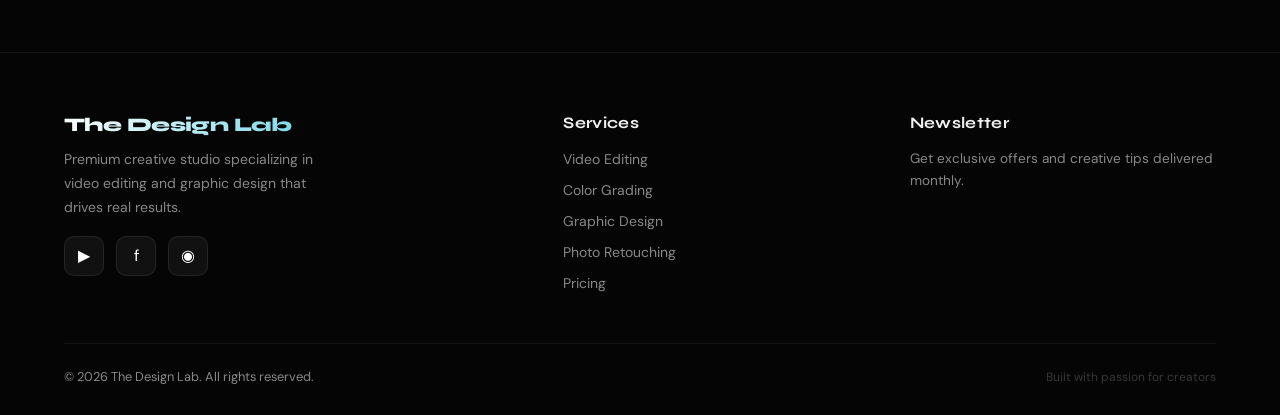
==== commit 81b2612c: "Update index.html" ====
--- a/index.html
+++ b/index.html
@@ -567,10 +567,6 @@
     <div class="footer-col">
       <h4>Newsletter</h4>
       <p style="color:var(--muted);font-size:.85rem;line-height:1.6;margin-bottom:12px">Get exclusive offers and creative tips delivered monthly.</p>
-      <div class="newsletter">
-        <input type="email" id="newsletter-email" placeholder="your@email.com">
-        <button onclick="subscribeNewsletter()">Join</button>
-      </div>
       <div id="newsletter-success" style="display:none;color:var(--cyan);font-size:.8rem;margin-top:8px">✓ Subscribed!</div>
     </div>
   </div>
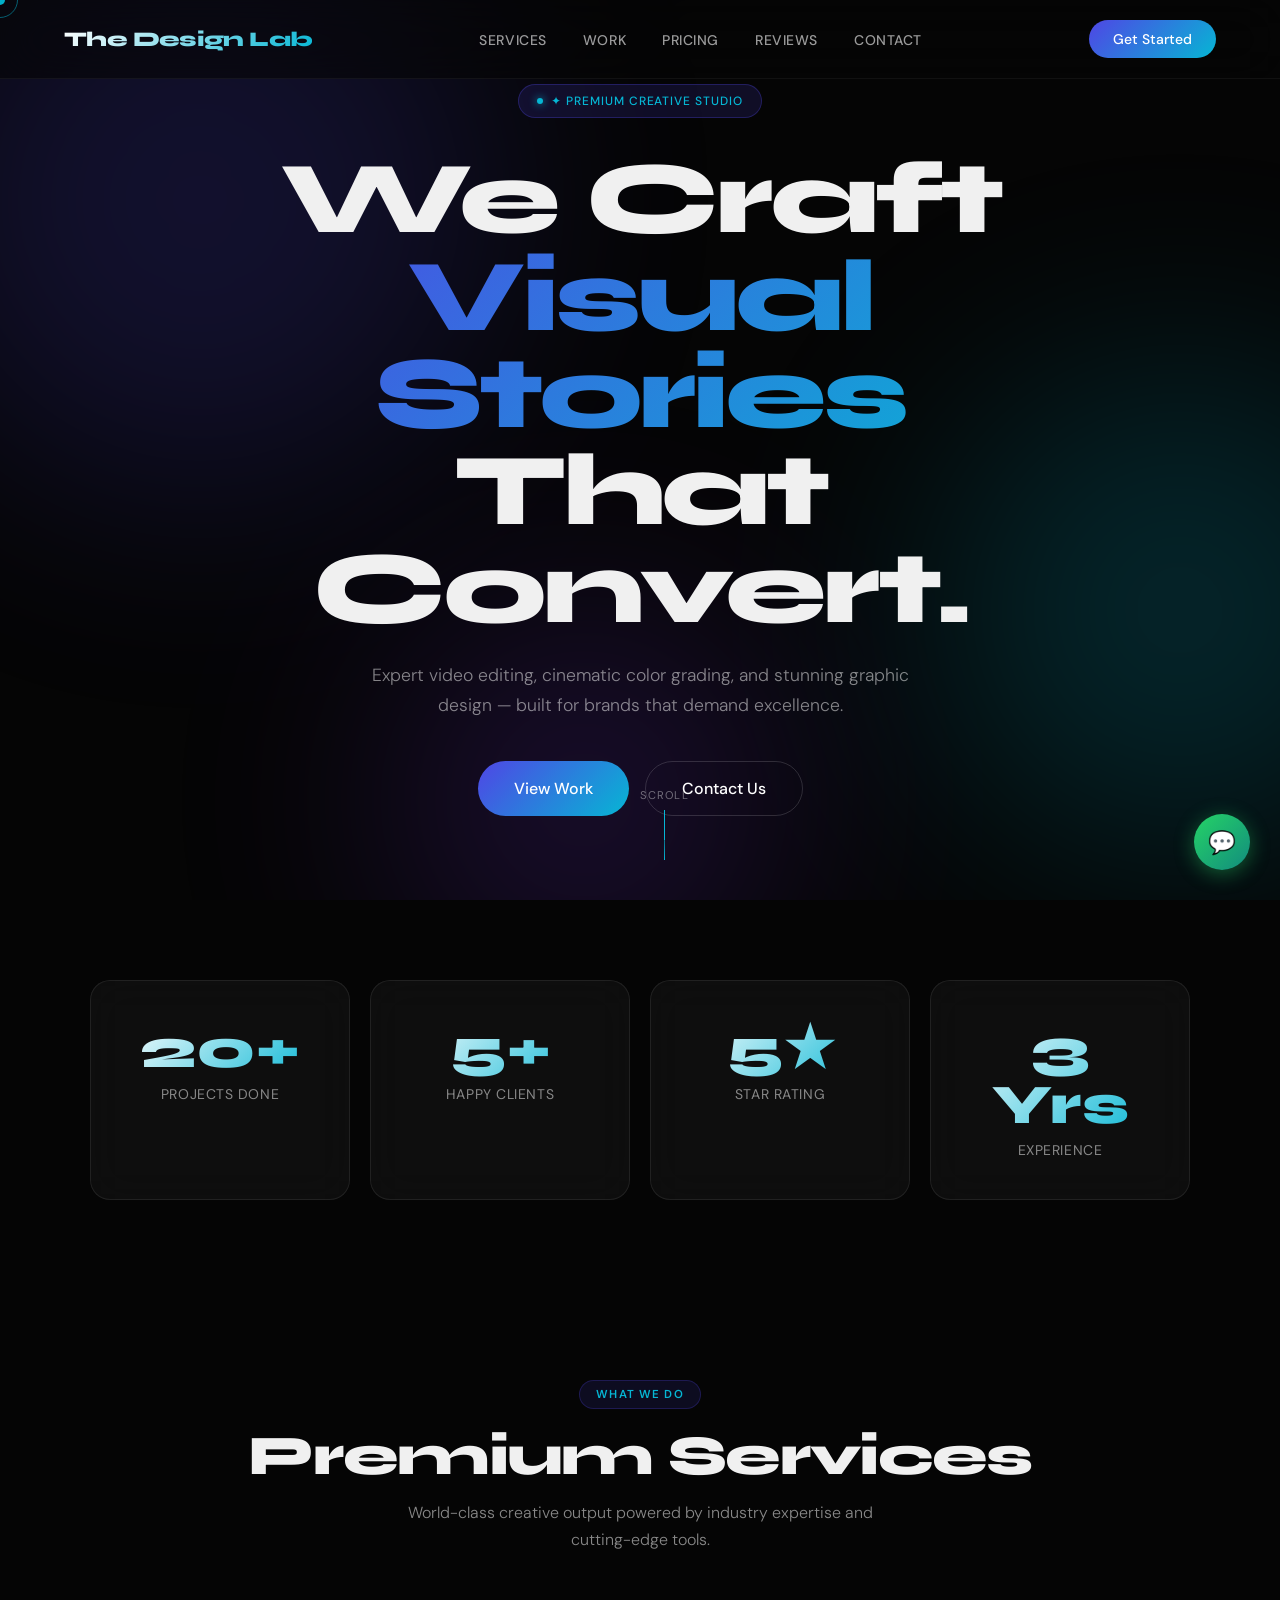
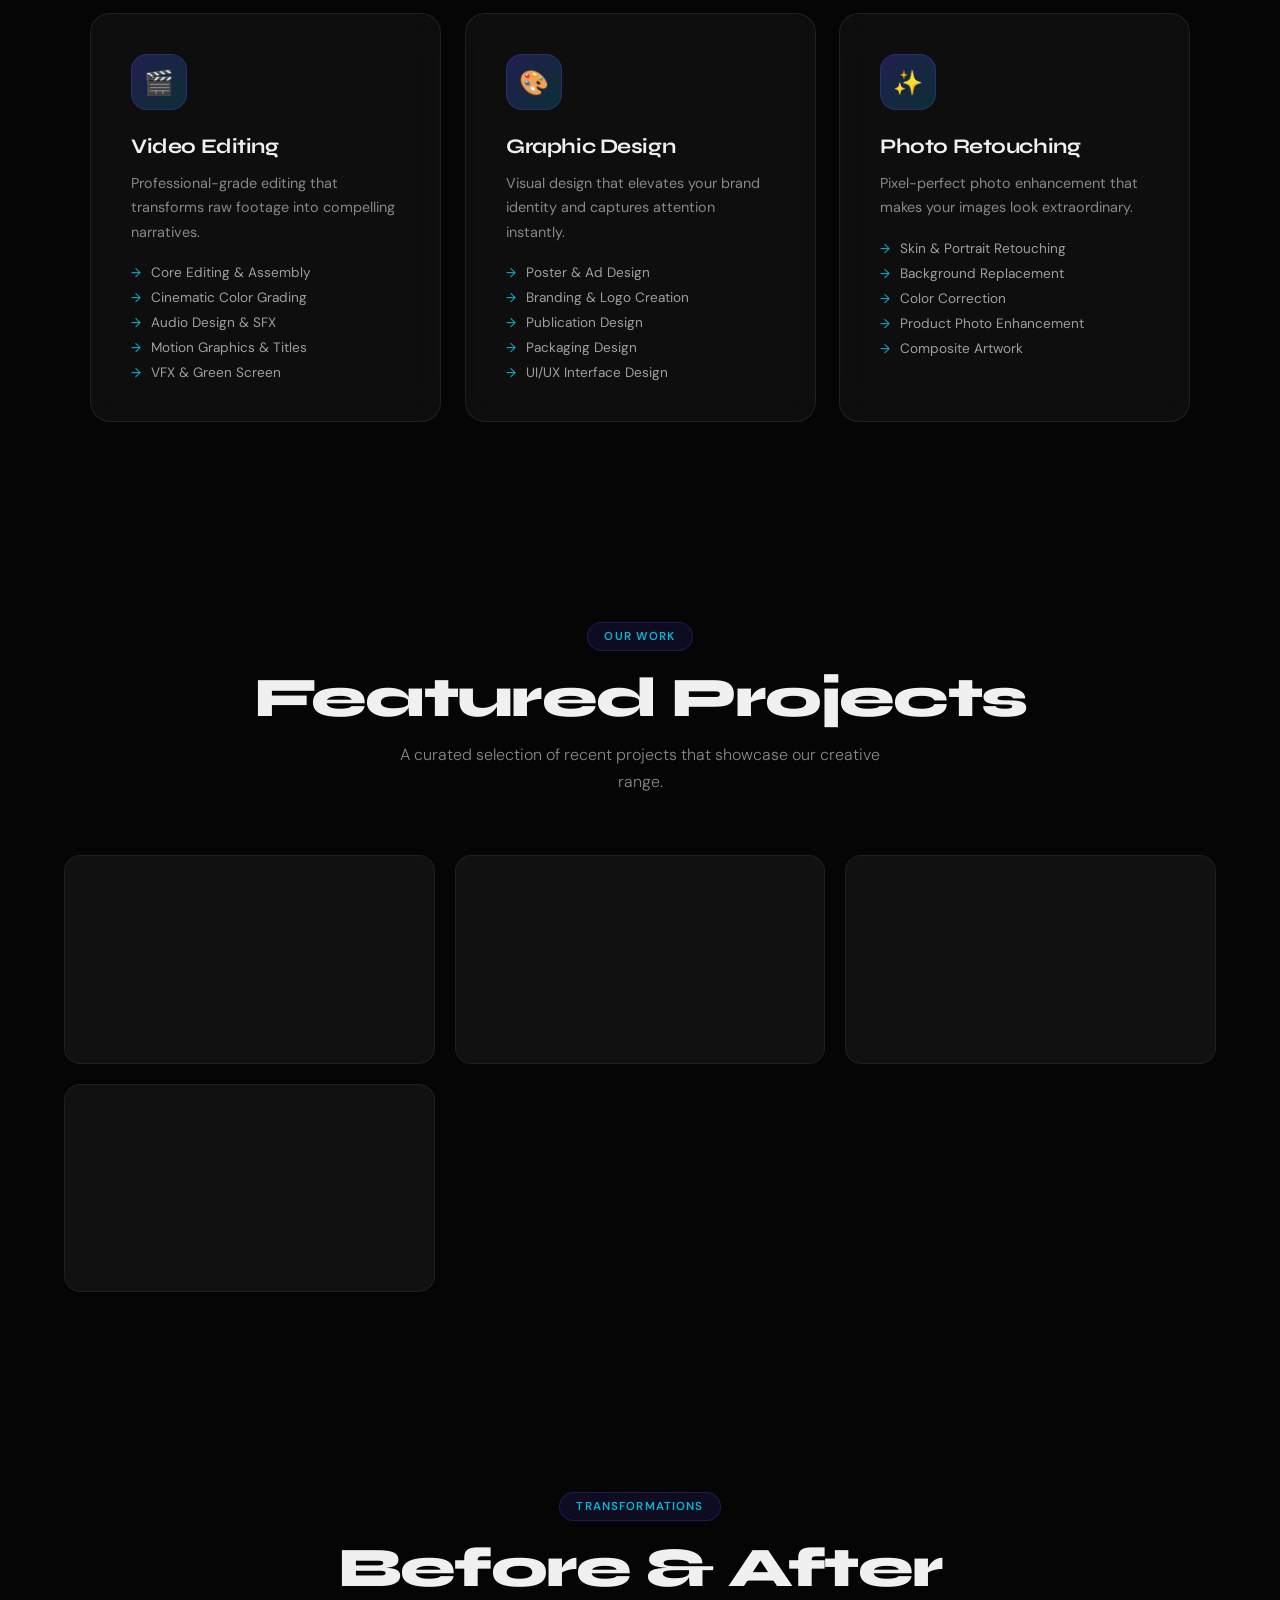
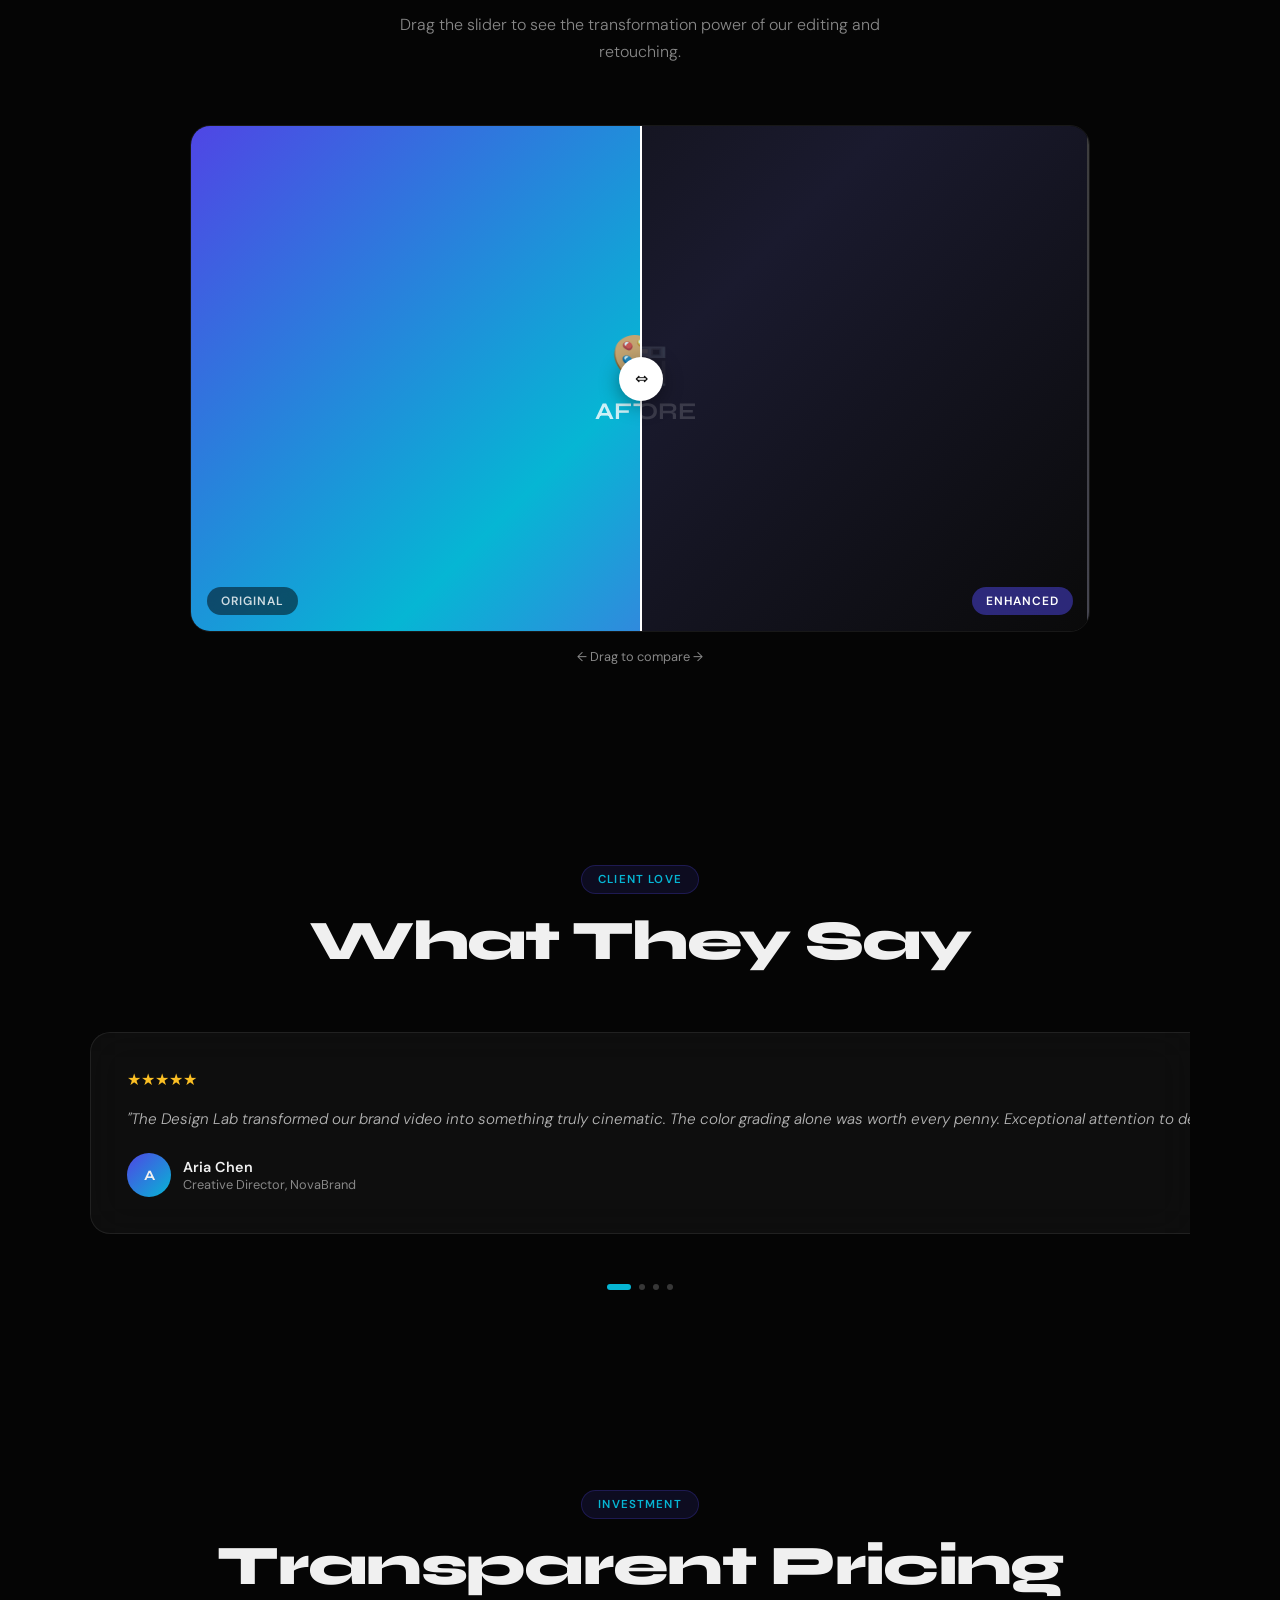
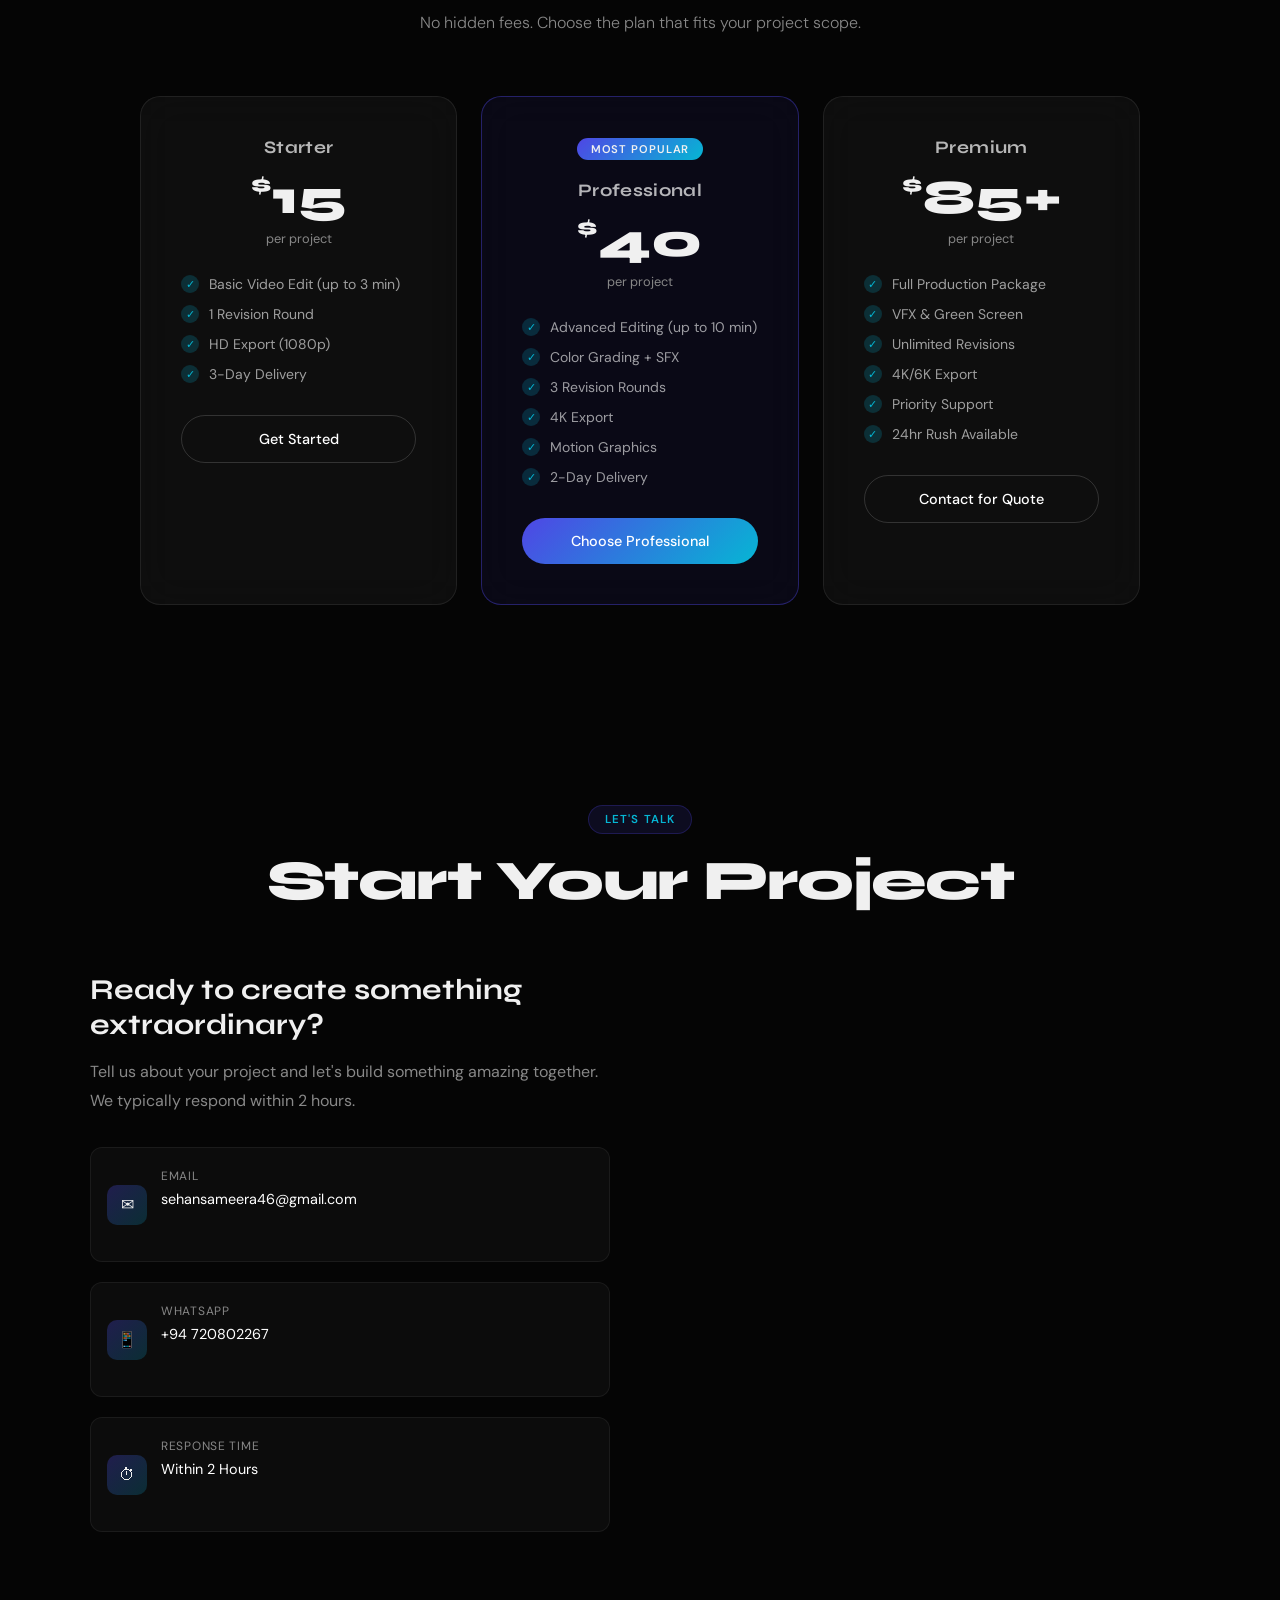
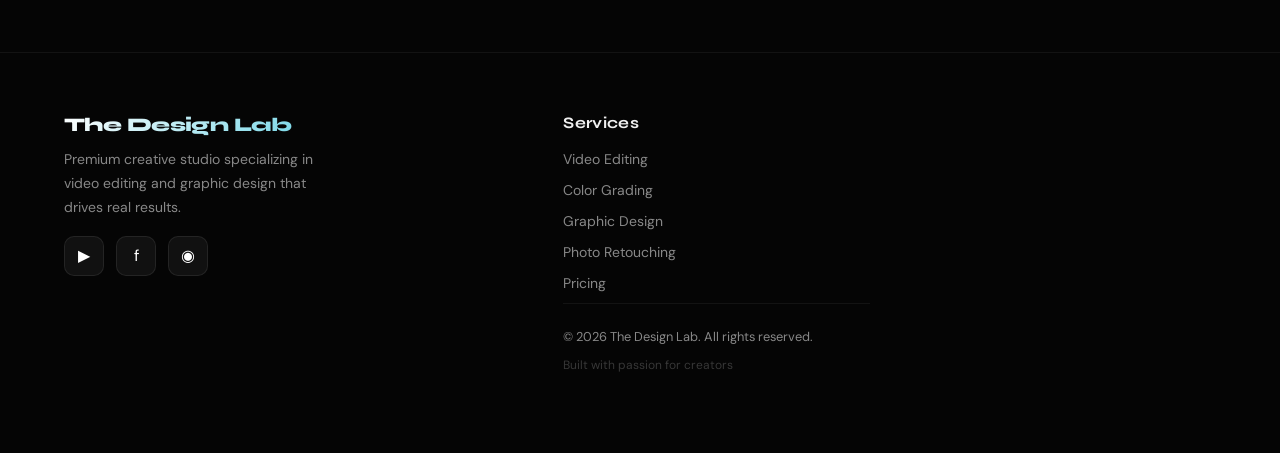
==== commit 6fb46f52: "Update index.html" ====
--- a/index.html
+++ b/index.html
@@ -561,15 +561,7 @@
         <li><a href="#services">Color Grading</a></li>
         <li><a href="#services">Graphic Design</a></li>
         <li><a href="#services">Photo Retouching</a></li>
-        <li><a href="#pricing">Pricing</a></li>
-      </ul>
-    </div>
-    <div class="footer-col">
-      <h4>Newsletter</h4>
-      <p style="color:var(--muted);font-size:.85rem;line-height:1.6;margin-bottom:12px">Get exclusive offers and creative tips delivered monthly.</p>
-      <div id="newsletter-success" style="display:none;color:var(--cyan);font-size:.8rem;margin-top:8px">✓ Subscribed!</div>
-    </div>
-  </div>
+        <li><a href="#pricing">Pricing</a></li>   
   <div class="footer-bottom">
     <p>© <span id="copyright-year">2026</span> The Design Lab. All rights reserved.</p>
     <p style="color:rgba(255,255,255,.2);font-size:.75rem">Built with passion for creators</p>
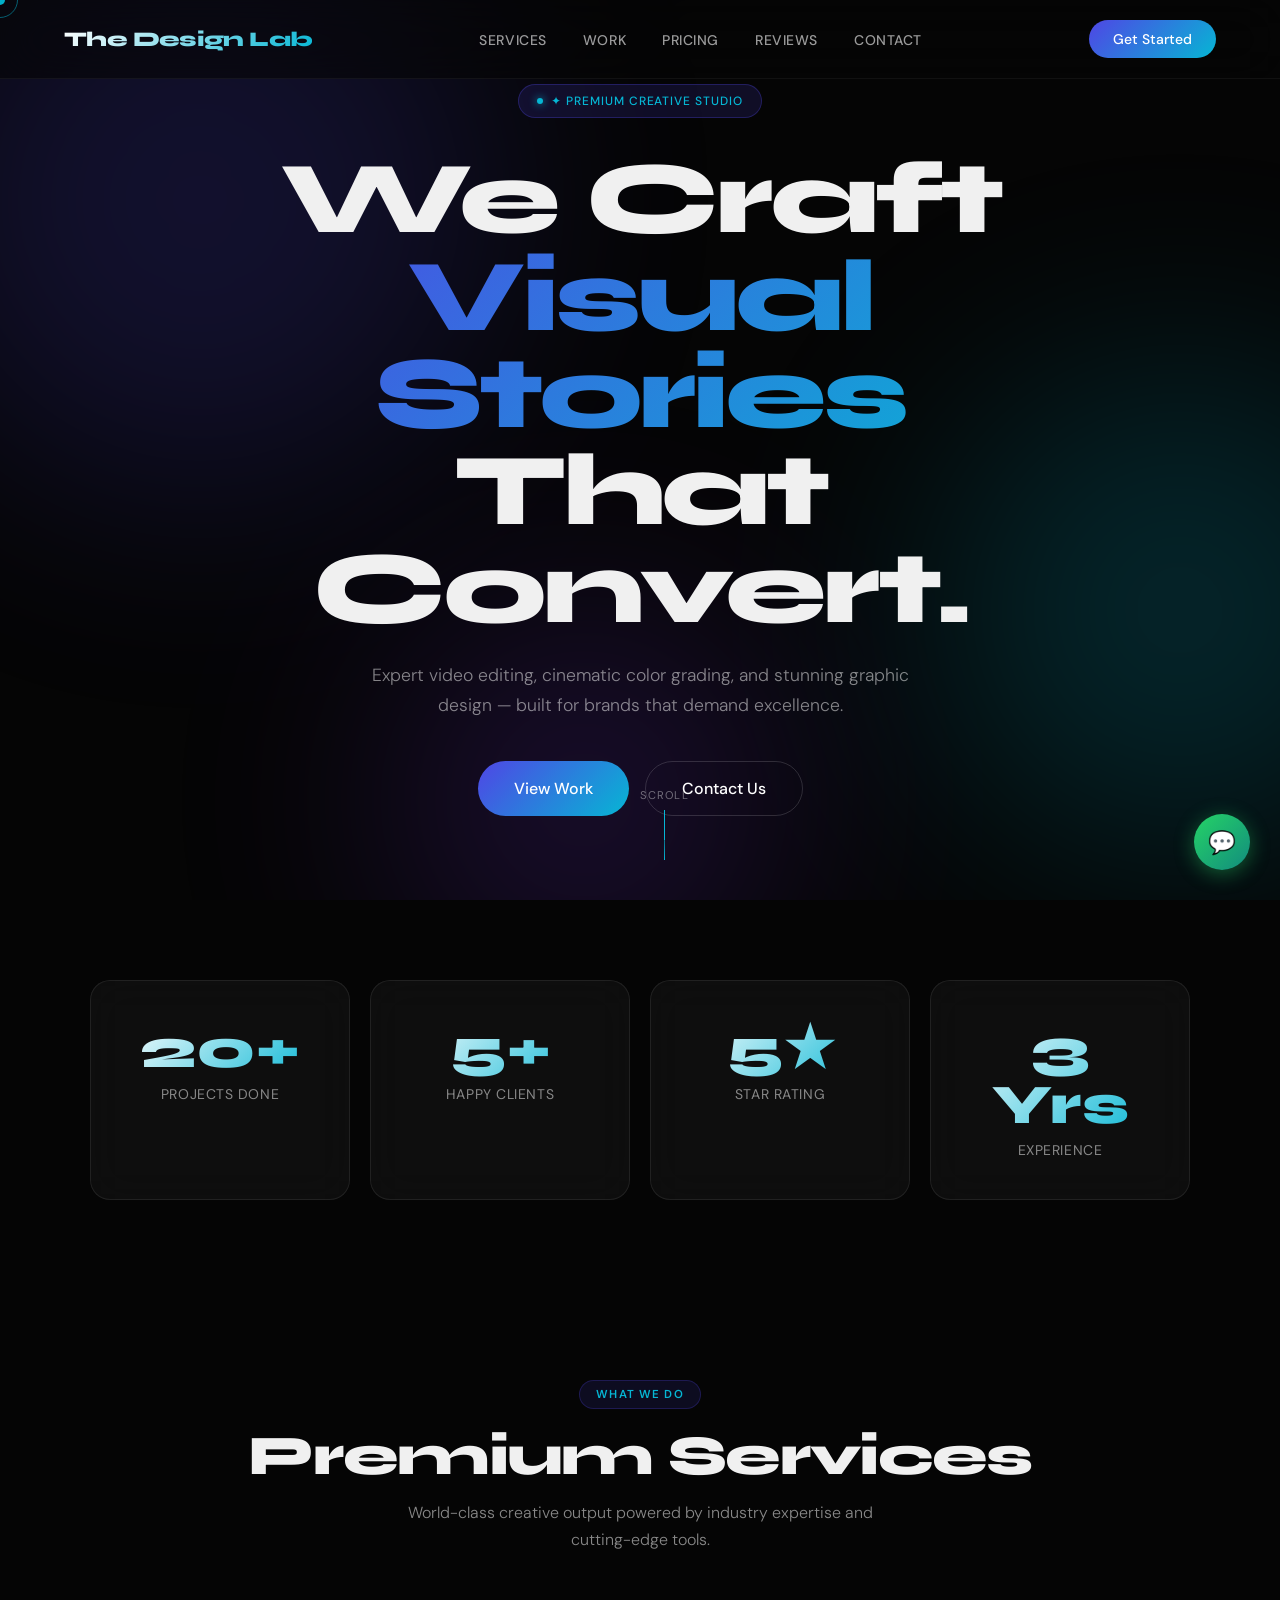
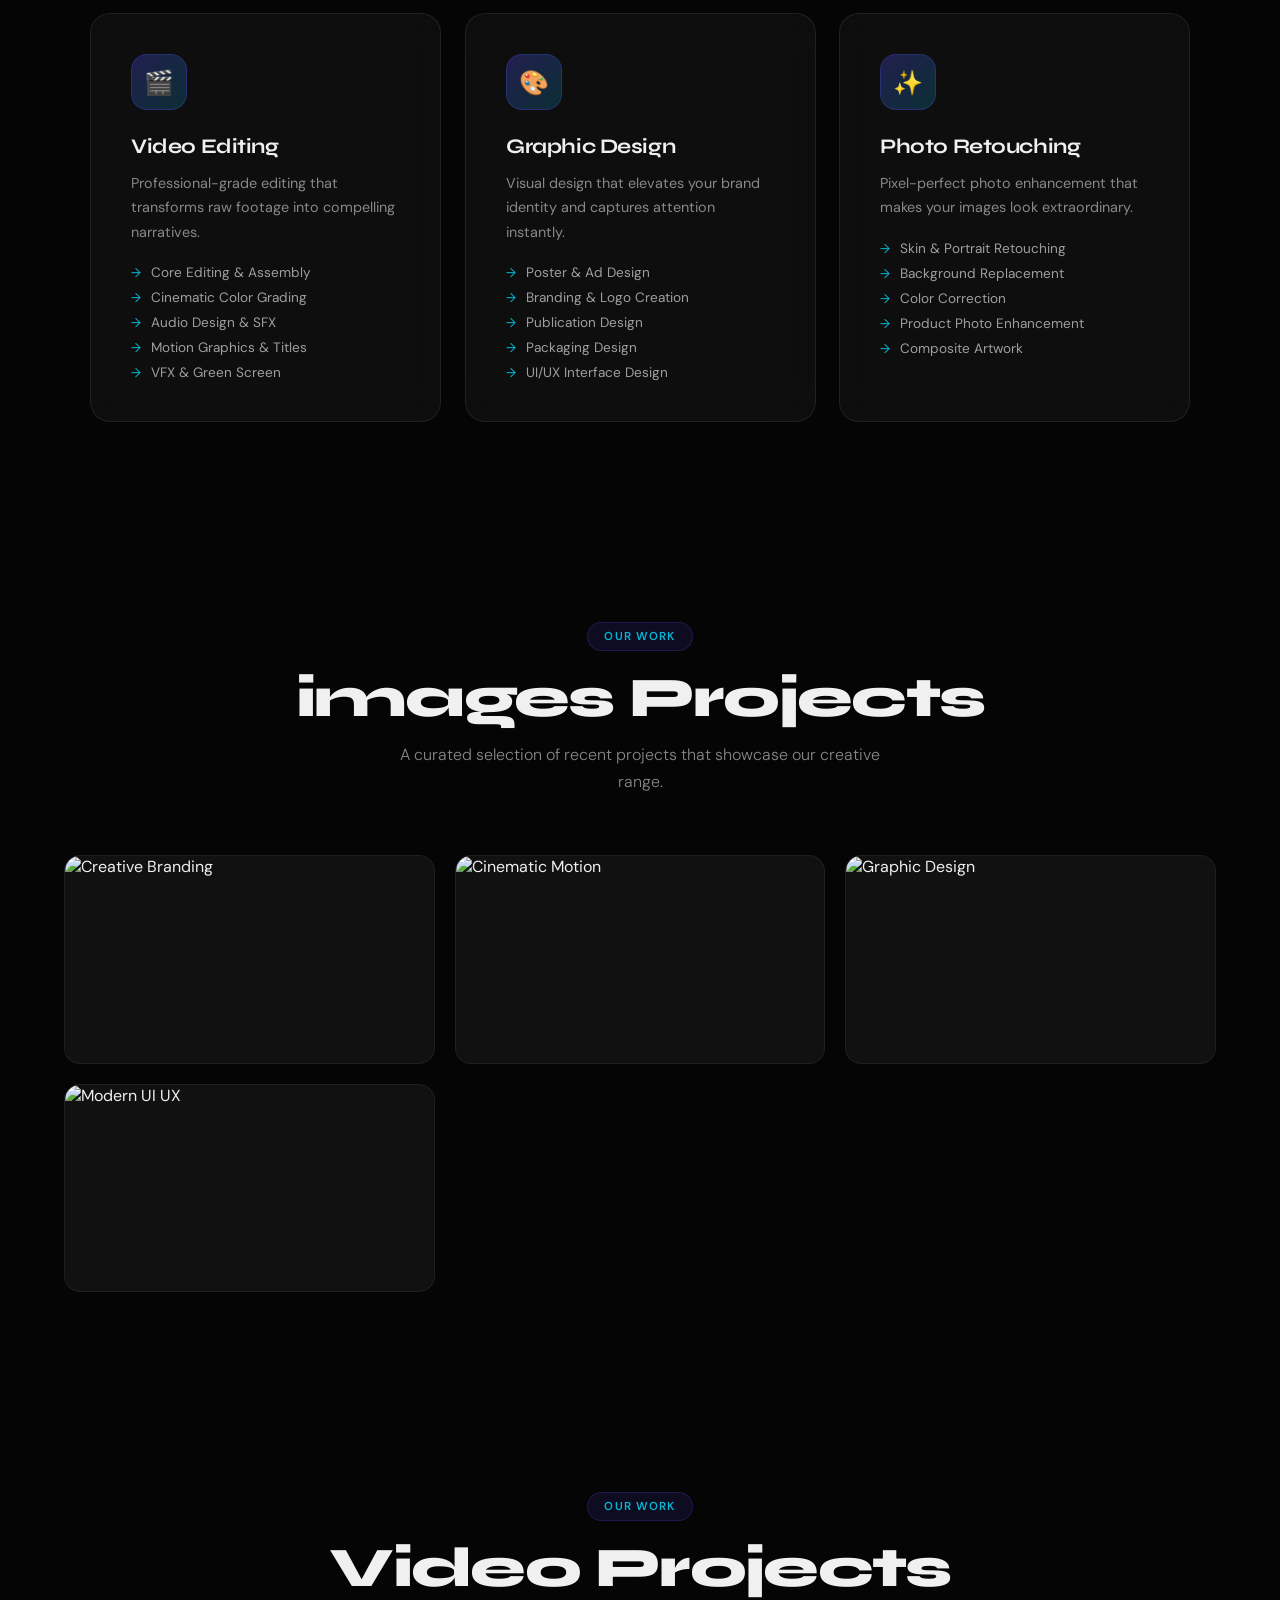
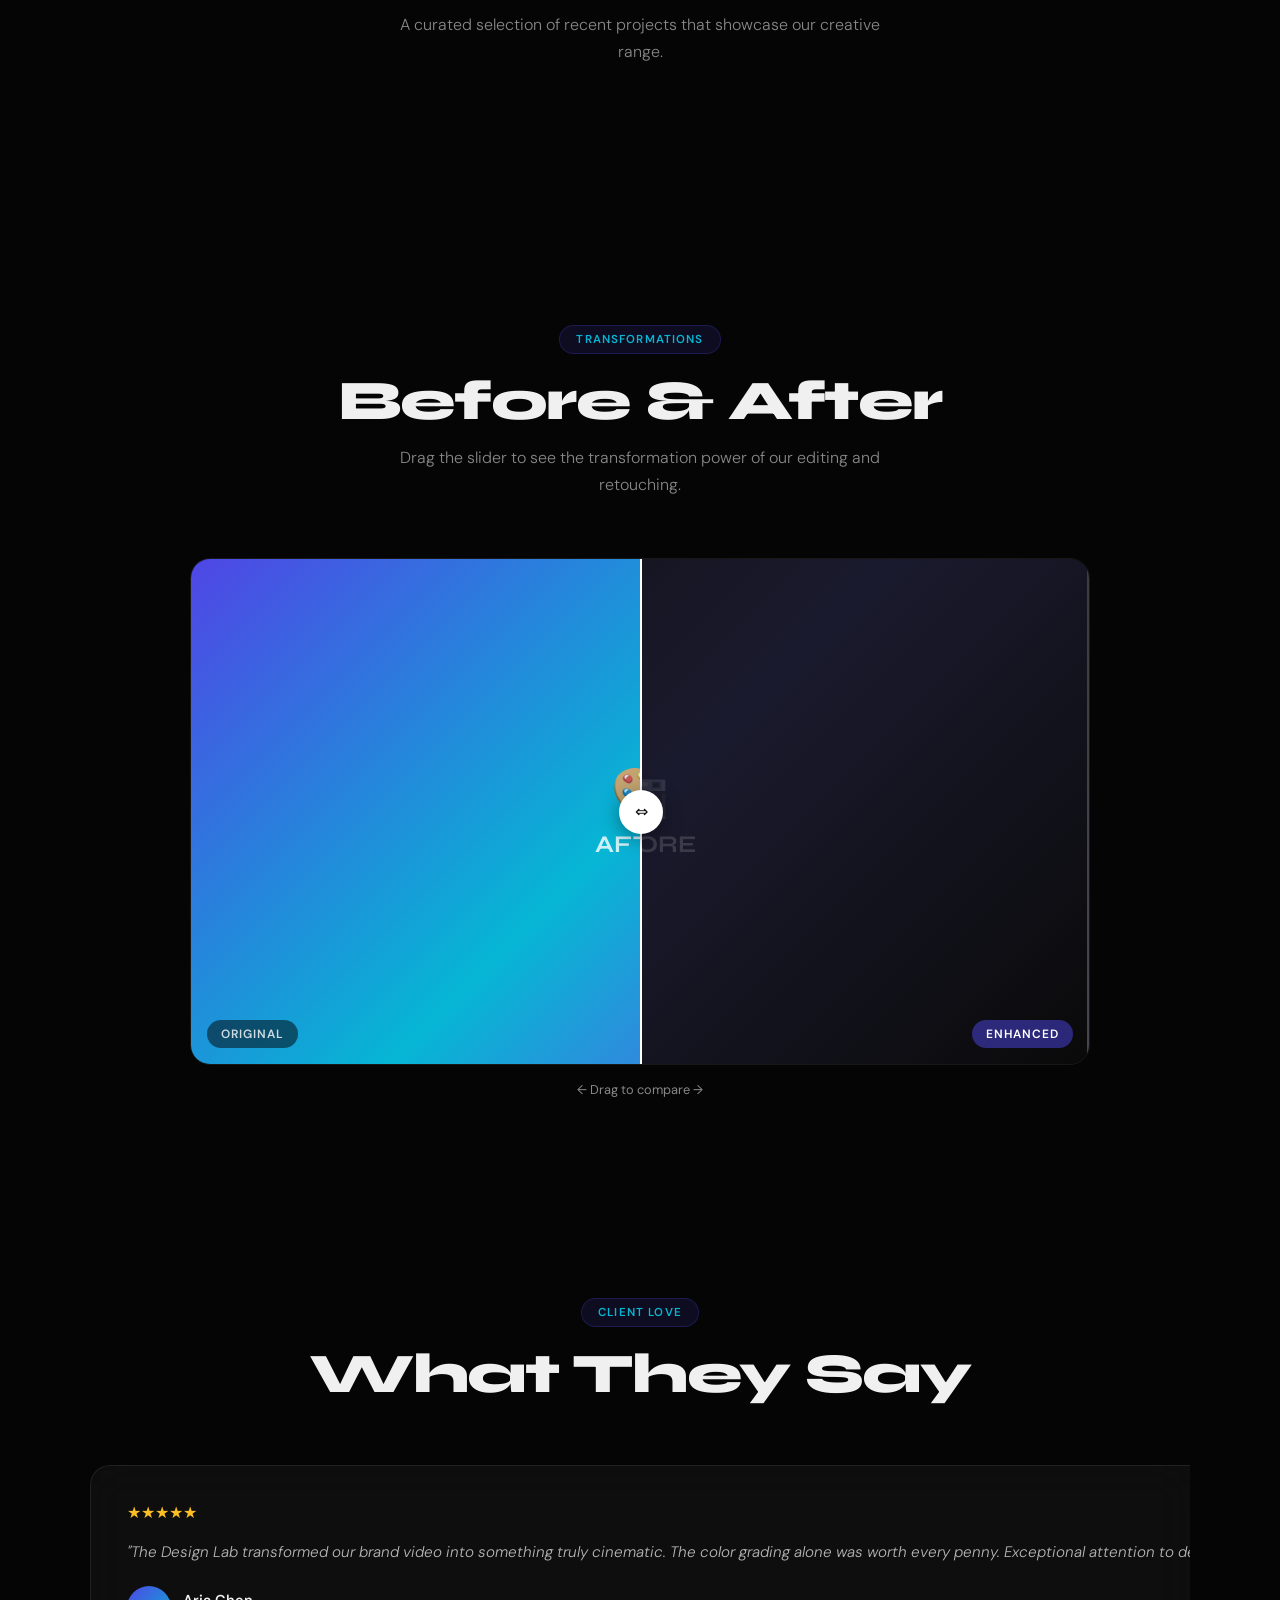
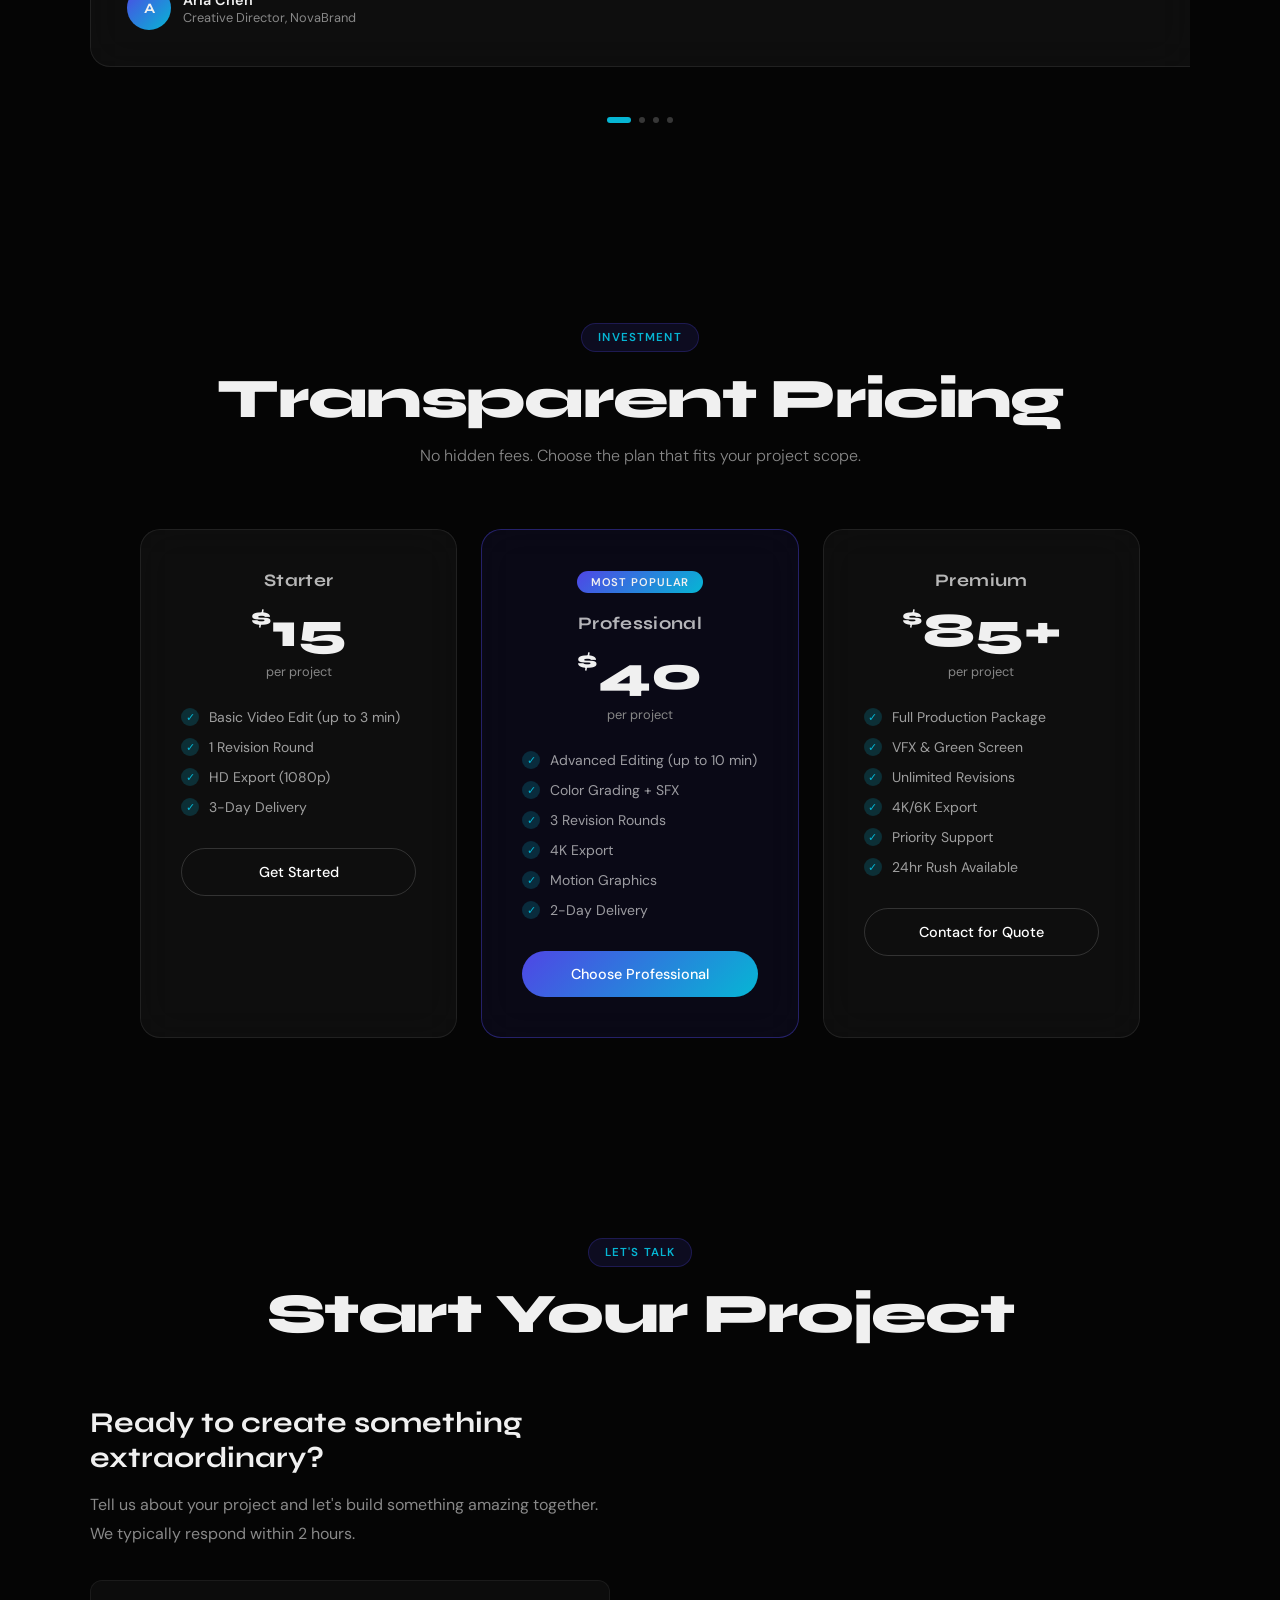
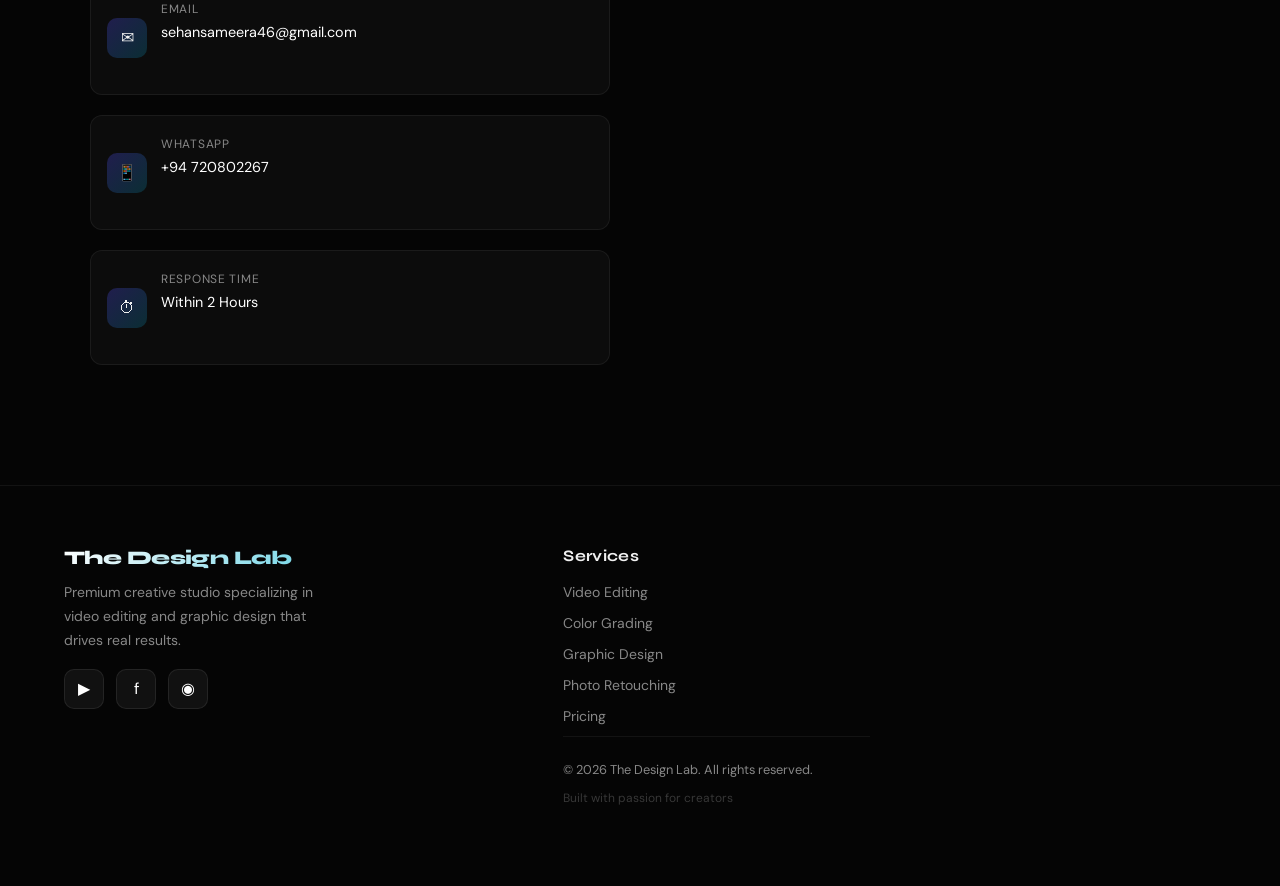
==== commit 0b0a5056: "Update index.html" ====
--- a/index.html
+++ b/index.html
@@ -163,7 +163,7 @@
 #pricing{position:relative;z-index:1;padding:100px 5%}
 .pricing-grid{display:grid;grid-template-columns:repeat(auto-fit,minmax(280px,1fr));gap:24px;max-width:1000px;margin:0 auto}
 .pricing-card{padding:40px;text-align:center;position:relative;overflow:hidden}
-.pricing-card.featured{border-color:rgba(79,70,229,.4);background:rgba(79,70,229,.08)}
+.pricing-card.ima{border-color:rgba(79,70,229,.4);background:rgba(79,70,229,.08)}
 .pricing-badge{display:inline-block;padding:4px 14px;background:linear-gradient(135deg,var(--indigo),var(--cyan));border-radius:50px;font-size:.7rem;font-weight:600;letter-spacing:.08em;text-transform:uppercase;margin-bottom:20px}
 .pricing-name{font-family:'Syne',sans-serif;font-size:1.1rem;font-weight:700;letter-spacing:.02em;margin-bottom:16px;color:rgba(255,255,255,.7)}
 .pricing-price{font-family:'Syne',sans-serif;font-size:3rem;font-weight:800;line-height:1;margin-bottom:8px}
@@ -407,7 +407,21 @@
 <section id="portfolio">
   <div class="section-header reveal">
     <span class="section-tag">Our Work</span>
-    <h2 class="section-title">Featured Projects</h2>
+    <h1 class="section-title">images Projects</h1>
+    <p class="section-sub">A curated selection of recent projects that showcase our creative range.</p>
+  </div>
+  <div class="video-grid" id="video-grid">
+    <!-- Videos rendered by JS -->
+  </div>
+</section>
+
+</section>
+
+<!--  / VIDEO GRID -->
+<section id="portfolio">
+  <div class="section-header reveal">
+    <span class="section-tag">Our Work</span>
+    <h2 class="section-title">Video Projects</h2>
     <p class="section-sub">A curated selection of recent projects that showcase our creative range.</p>
   </div>
   <div class="video-grid" id="video-grid">
@@ -474,7 +488,7 @@
       </ul>
       <button class="btn-pricing btn-pricing-outline" onclick="document.getElementById('contact').scrollIntoView({behavior:'smooth'})">Get Started</button>
     </div>
-    <div class="glass pricing-card featured reveal reveal-delay-1">
+    <div class="glass pricing-card ima reveal reveal-delay-1">
       <div class="pricing-badge">Most Popular</div>
       <div class="pricing-name">Professional</div>
       <div class="pricing-price"><sup>$</sup><span id="price-pro">40</span></div>
@@ -947,63 +961,66 @@
 }
 
 // ============================================================
-// VIDEO GRID
-// ============================================================
-function ytToEmbed(url){
-  let id=url;
-  const m=url.match(/(?:v=|youtu\.be\/|embed\/)([a-zA-Z0-9_-]{11})/);
-  if(m) id=m[1];
-  return `https://www.youtube.com/embed/${id}?rel=0&modestbranding=1`;
-}
-function fbToEmbed(url){
-  return `https://www.facebook.com/plugins/video.php?href=${encodeURIComponent(url)}&show_text=false&width=560`;
-}
-function renderVideos(){
-  const grid=document.getElementById('video-grid');
-  grid.innerHTML='';
-  STATE.videos.forEach((v,i)=>{
-    const src=v.type==='youtube'?ytToEmbed(v.id):fbToEmbed(v.id);
-    const div=document.createElement('div');
-    div.className='video-thumb reveal';
-    div.style.transitionDelay=(i%3*.1)+'s';
-    div.innerHTML=`<iframe src="${src}" loading="lazy" allow="accelerometer; autoplay; clipboard-write; encrypted-media; gyroscope; picture-in-picture" allowfullscreen></iframe>
-    <div class="video-overlay"><span class="video-label">${v.label||''}</span></div>`;
+//
+// ============================================================
+// IMAGE GRID (පින්තූර පෙන්වන කොටස)
+// ============================================================
+
+// මෙතන ඔබ කැමති පින්තූර ලින්ක් සහ නම් ඇතුළත් කරන්න
+const projectImages = [
+  { 
+    label: "Creative Branding", 
+    url: "https://images.unsplash.com/photo-1522542550221-31fd19575a2d?w=800" 
+  },
+  { 
+    label: "Cinematic Motion", 
+    url: "https://images.unsplash.com/photo-1492691527719-9d1e07e534b4?w=800" 
+  },
+  { 
+    label: "Graphic Design", 
+    url: "https://images.unsplash.com/photo-1561070791-2526d30994b5?w=800" 
+  },
+  { 
+    label: "Modern UI UX", 
+    url: "https://images.unsplash.com/photo-1586717791821-3f44a563eb4c?w=800" 
+  }
+];
+
+function renderImages() {
+  const grid = document.getElementById('video-grid');
+  if(!grid) return;
+  
+  grid.innerHTML = ''; // පැරණි වීඩියෝ ඉවත් කරයි
+
+  projectImages.forEach((p, i) => {
+    const div = document.createElement('div');
+    // පැරණි Animation එකම (reveal class එක) මෙහි ඇත
+    div.className = 'video-thumb reveal';
+    
+    // එකින් එක ලස්සනට මතු වීමට delay එකක් ලබා දෙයි
+    div.style.transitionDelay = (i % 3 * 0.1) + 's';
+    
+    div.innerHTML = `
+      <img src="${p.url}" alt="${p.label}" style="width:100%; height:100%; object-fit:cover; transition: transform 0.5s ease;">
+      <div class="video-overlay">
+        <span class="video-label">${p.label || ''}</span>
+      </div>
+    `;
+    
     grid.appendChild(div);
-    setTimeout(()=>revealObs.observe(div),50);
+
+    // Animation එක ක්‍රියාත්මක කිරීමට අවශ්‍ය observer එක
+    if(typeof revealObs !== 'undefined') {
+      setTimeout(() => revealObs.observe(div), 50);
+    }
   });
-  document.getElementById('dash-videos').textContent=STATE.videos.length;
-  document.getElementById('video-count').textContent=STATE.videos.length;
-  renderVideoList();
-}
-function renderVideoList(){
-  const list=document.getElementById('video-list');
-  if(!list) return;
-  list.innerHTML=STATE.videos.map((v,i)=>`
-    <div style="display:flex;align-items:center;justify-content:space-between;padding:10px 14px;background:rgba(255,255,255,.03);border-radius:8px;border:1px solid rgba(255,255,255,.07)">
-      <div><span style="color:var(--cyan);font-size:.75rem;text-transform:uppercase;letter-spacing:.06em">${v.type}</span><span style="margin-left:10px;font-size:.875rem">${v.label||v.id}</span></div>
-      <button onclick="removeVideo(${i})" style="background:rgba(239,68,68,.15);border:1px solid rgba(239,68,68,.3);color:#ef4444;border-radius:6px;padding:4px 10px;font-size:.75rem;cursor:pointer;font-family:'DM Sans',sans-serif">Remove</button>
-    </div>
-  `).join('');
-}
-function addVideo(type){
-  const urlEl=document.getElementById(`new-${type==='youtube'?'yt':'fb'}-url`);
-  const lblEl=document.getElementById(`new-${type==='youtube'?'yt':'fb'}-label`);
-  const url=urlEl.value.trim();
-  if(!url) return;
-  let id=url;
-  if(type==='youtube'){
-    const m=url.match(/(?:v=|youtu\.be\/|embed\/)([a-zA-Z0-9_-]{11})/);
-    if(m) id=m[1]; else id=url;
-  }
-  STATE.videos.push({type,id,label:lblEl.value||id});
-  saveState(); renderVideos();
-  urlEl.value=''; lblEl.value='';
-}
-function removeVideo(i){
-  STATE.videos.splice(i,1);
-  saveState(); renderVideos();
-}
-renderVideos();
+}
+
+// පිටුව Load වන විට පින්තූර පෙන්වීමට මෙය ක්‍රියාත්මක කරන්න
+renderImages();
+
+
+
 
 // ============================================================
 // TESTIMONIALS
